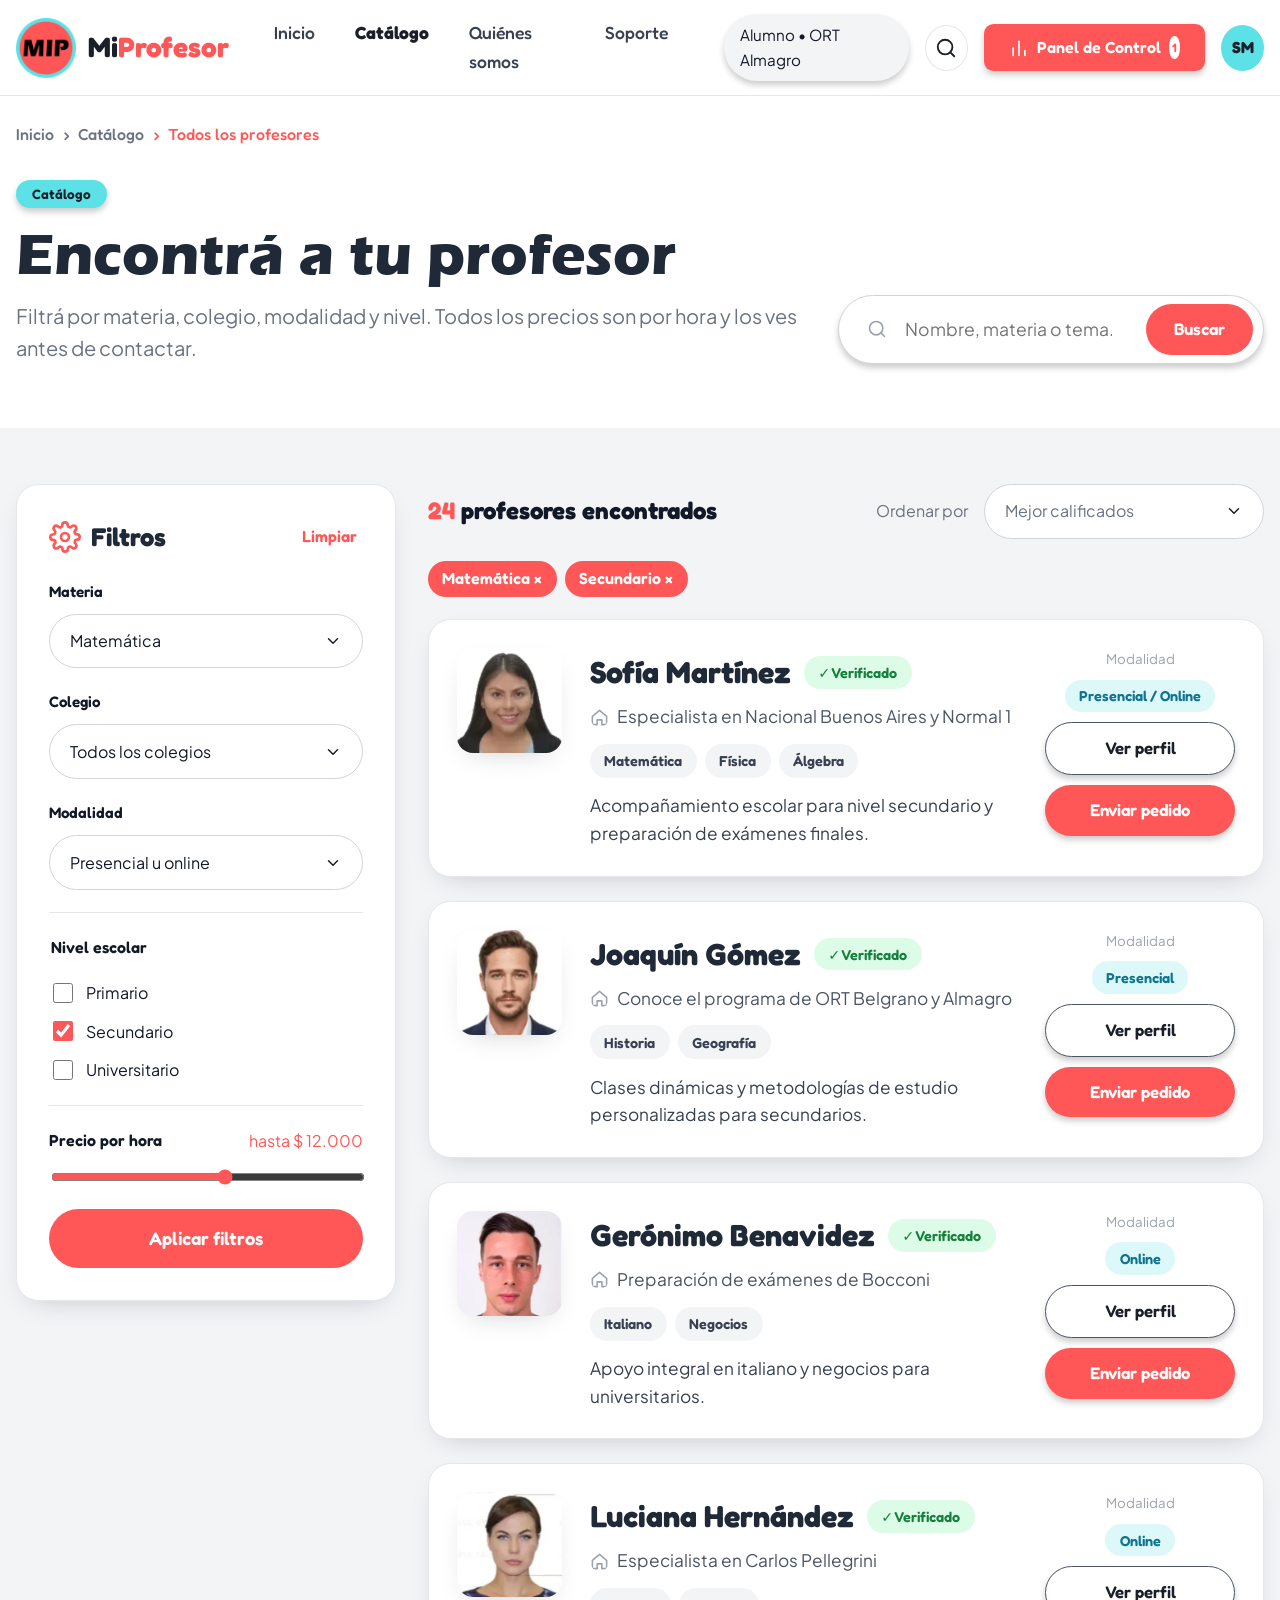
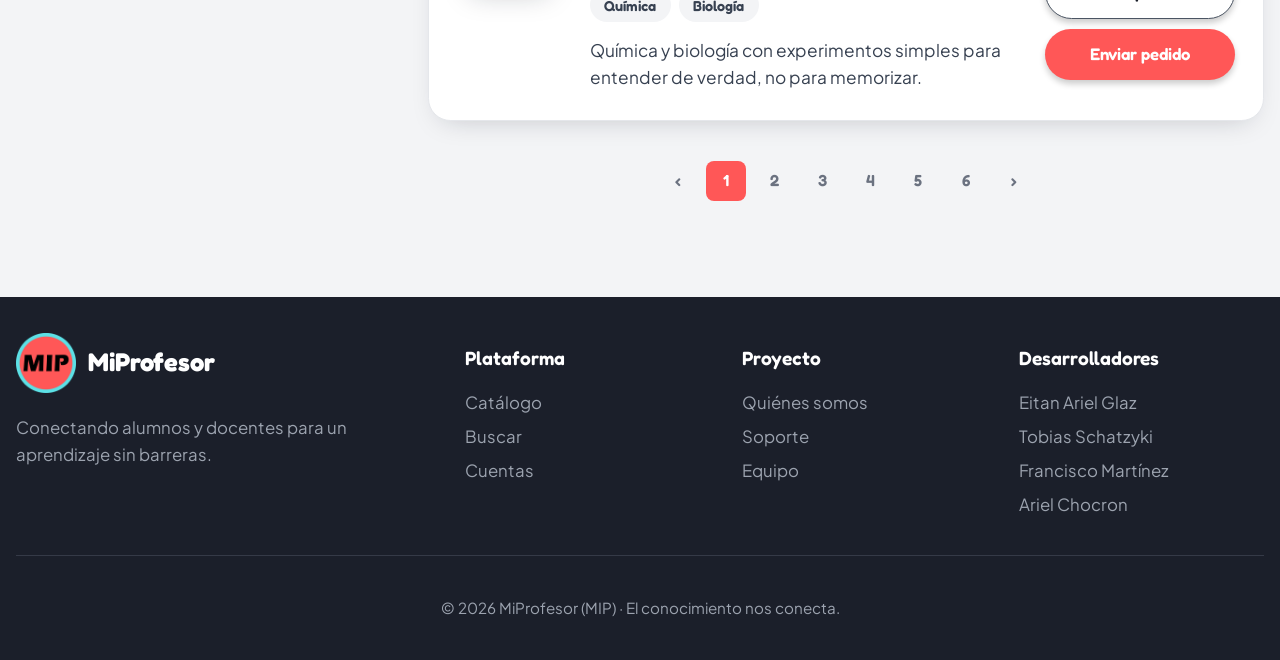
==== catalogo.html @ fd0878fe "Agrega catálogo, perfiles, registro, inicio de sesión y panel de control Todas las páginas comparten" ====
<!DOCTYPE html>
<html lang="es">
<head>
    <meta charset="UTF-8">
    <meta name="viewport" content="width=device-width, initial-scale=1">
    <title>Catálogo · MiProfesor</title>
    <meta name="description" content="Encontrá profesores por materia, colegio, modalidad y nivel.">
    <link rel="icon" href="img/logo.png">
    <link rel="stylesheet" href="style.css">
</head>
<body>
    <header class="encabezado">
        <div class="contenedor">
            <a href="index.html" class="marca"><img src="img/logo.png" alt=""><span>Mi<em>Profesor</em></span></a>
            <nav class="menu" aria-label="Principal"><a href="index.html">Inicio</a><a href="catalogo.html" aria-current="page">Catálogo</a><a href="index.html#para-todos">Quiénes somos</a><a href="soporte.html">Soporte</a></nav>
            <div class="acciones"><span class="chipUsuario">Alumno • ORT Almagro</span><a href="catalogo.html" class="botonLupa" aria-label="Buscar profesores"><img class="icono" src="icons/search-tinta.svg" alt=""></a><a href="panel.html" class="boton coral chico"><img class="icono" src="icons/chart-blanco.svg" alt=""><span class="texto">Panel de Control</span><span class="contador" aria-label="1 novedad">1</span></a><a href="mi-perfil.html" class="avatar" aria-label="Mi perfil">SM</a></div>
        </div>
    </header>

    <main>
        <div class="contenedor">
            <ol class="migas"><li><a href="index.html">Inicio</a></li><li><a href="catalogo.html">Catálogo</a></li><li aria-current="page">Todos los profesores</li></ol>
            <div class="catalogoCabeza">
                <div>
                    <span class="etiqueta">Catálogo</span>
                    <h1>Encontrá a tu profesor</h1>
                    <p>Filtrá por materia, colegio, modalidad y nivel. Todos los precios son por hora y los ves antes de contactar.</p>
                </div>
                <form class="buscaAyuda" role="search" id="buscar" action="catalogo.html">
                    <img class="icono" src="icons/search-gris.svg" alt="">
                    <input type="search" name="q" placeholder="Nombre, materia o tema..." aria-label="Buscar profesores">
                    <button type="submit" class="boton coral">Buscar</button>
                </form>
            </div>
        </div>
        <div class="fondoGris">
            <div class="contenedor catalogo">
                <form class="card filtrosCard" action="catalogo.html">
                    <header><h2><img class="icono" src="icons/gear-coral.svg" alt="">Filtros</h2><button type="reset">Limpiar</button></header>
                    <label class="campo">Materia<select name="materia"><option>Matemática</option><option>Física</option><option>Química</option><option>Biología</option><option>Historia</option><option>Geografía</option><option>Inglés</option><option>Italiano</option></select></label>
                    <label class="campo">Colegio<select name="colegio"><option>Todos los colegios</option><option>Nacional Buenos Aires</option><option>Carlos Pellegrini</option><option>ORT Almagro</option><option>ORT Belgrano</option><option>Normal 1</option></select></label>
                    <label class="campo">Modalidad<select name="modalidad"><option>Presencial u online</option><option>Presencial</option><option>Online</option></select></label>
                    <fieldset>
                        <legend>Nivel escolar</legend>
                        <label class="casilla"><input type="checkbox" name="nivel" value="primario">Primario</label>
                        <label class="casilla"><input type="checkbox" name="nivel" value="secundario" checked>Secundario</label>
                        <label class="casilla"><input type="checkbox" name="nivel" value="universitario">Universitario</label>
                    </fieldset>
                    <fieldset>
                        <div class="rango"><label for="precio">Precio por hora</label><output for="precio" id="precioValor">hasta $ 12.000</output></div>
                        <input type="range" id="precio" name="precio" min="2000" max="20000" step="500" value="12000">
                    </fieldset>
                    <button type="submit" class="boton coral ancho">Aplicar filtros</button>
                </form>
                <section aria-labelledby="cantidad">
                    <div class="resultadosCabeza">
                        <h2 id="cantidad"><b>24</b> profesores encontrados</h2>
                        <label>Ordenar por <span class="campo"><select><option>Mejor calificados</option><option>Menor precio</option><option>Mayor precio</option><option>Más clases dadas</option></select></span></label>
                    </div>
                    <div class="filtrosActivos">
                        <button type="button" aria-label="Quitar filtro Matemática">Matemática ×</button>
                        <button type="button" aria-label="Quitar filtro Secundario">Secundario ×</button>
                    </div>
                    <ul class="listaProfes">
                        <li class="card profe">
                            <img src="img/sofia.webp" alt="Foto de Sofía Martínez">
                            <div>
                                <h3><a href="perfil.html">Sofía Martínez</a> <span class="insignia verde">✓ Verificado</span></h3>
                                <p class="lugar"><img class="icono" src="icons/home-gris.svg" alt="">Especialista en Nacional Buenos Aires y Normal 1</p>
                                <div class="chips"><span class="etiquetaGris">Matemática</span><span class="etiquetaGris">Física</span><span class="etiquetaGris">Álgebra</span></div>
                                <p>Acompañamiento escolar para nivel secundario y preparación de exámenes finales.</p>
                            </div>
                            <aside>
                                <small>Modalidad</small>
                                <span class="insignia">Presencial / Online</span>
                                <a href="perfil.html" class="boton borde">Ver perfil</a>
                                <button type="button" class="boton coral" data-pedir="Sofía Martínez">Enviar pedido</button>
                            </aside>
                        </li>
                        <li class="card profe">
                            <img src="img/joaquin.webp" alt="Foto de Joaquín Gómez">
                            <div>
                                <h3><a href="perfil.html">Joaquín Gómez</a> <span class="insignia verde">✓ Verificado</span></h3>
                                <p class="lugar"><img class="icono" src="icons/home-gris.svg" alt="">Conoce el programa de ORT Belgrano y Almagro</p>
                                <div class="chips"><span class="etiquetaGris">Historia</span><span class="etiquetaGris">Geografía</span></div>
                                <p>Clases dinámicas y metodologías de estudio personalizadas para secundarios.</p>
                            </div>
                            <aside>
                                <small>Modalidad</small>
                                <span class="insignia">Presencial</span>
                                <a href="perfil.html" class="boton borde">Ver perfil</a>
                                <button type="button" class="boton coral" data-pedir="Joaquín Gómez">Enviar pedido</button>
                            </aside>
                        </li>
                        <li class="card profe">
                            <img src="img/geronimo.webp" alt="Foto de Gerónimo Benavidez">
                            <div>
                                <h3><a href="perfil.html">Gerónimo Benavidez</a> <span class="insignia verde">✓ Verificado</span></h3>
                                <p class="lugar"><img class="icono" src="icons/home-gris.svg" alt="">Preparación de exámenes de Bocconi</p>
                                <div class="chips"><span class="etiquetaGris">Italiano</span><span class="etiquetaGris">Negocios</span></div>
                                <p>Apoyo integral en italiano y negocios para universitarios.</p>
                            </div>
                            <aside>
                                <small>Modalidad</small>
                                <span class="insignia">Online</span>
                                <a href="perfil.html" class="boton borde">Ver perfil</a>
                                <button type="button" class="boton coral" data-pedir="Gerónimo Benavidez">Enviar pedido</button>
                            </aside>
                        </li>
                        <li class="card profe">
                            <img src="img/luciana.webp" alt="Foto de Luciana Hernández">
                            <div>
                                <h3><a href="perfil.html">Luciana Hernández</a> <span class="insignia verde">✓ Verificado</span></h3>
                                <p class="lugar"><img class="icono" src="icons/home-gris.svg" alt="">Especialista en Carlos Pellegrini</p>
                                <div class="chips"><span class="etiquetaGris">Química</span><span class="etiquetaGris">Biología</span></div>
                                <p>Química y biología con experimentos simples para entender de verdad, no para memorizar.</p>
                            </div>
                            <aside>
                                <small>Modalidad</small>
                                <span class="insignia">Online</span>
                                <a href="perfil.html" class="boton borde">Ver perfil</a>
                                <button type="button" class="boton coral" data-pedir="Luciana Hernández">Enviar pedido</button>
                            </aside>
                        </li>
                    </ul>
                    <ol class="paginas" aria-label="Páginas">
                        <li><a href="#cantidad" aria-label="Página anterior">‹</a></li><li><a href="#cantidad" aria-current="page">1</a></li><li><a href="#cantidad">2</a></li><li><a href="#cantidad">3</a></li><li><a href="#cantidad">4</a></li><li><a href="#cantidad">5</a></li><li><a href="#cantidad">6</a></li><li><a href="#cantidad" aria-label="Página siguiente">›</a></li>
                    </ol>
                </section>
            </div>
        </div>
        <dialog class="modal" id="modalPedido" aria-labelledby="tituloPedido">
            <form method="dialog">
                <header>
                    <div>
                        <h2 id="tituloPedido">Pedir una clase</h2>
                        <p>Elegí cuándo querés tener una clase con <b data-profe>Sofía Martínez</b>. Te avisamos apenas responda.</p>
                    </div>
                    <button class="cerrar" value="cancelar" aria-label="Cerrar"><img class="icono" src="icons/close-tinta.svg" alt=""></button>
                </header>
                <p class="horario"><img class="icono" src="icons/calendar-tinta.svg" alt=""><span>Horario de <span data-profe>Sofía Martínez</span>: mié 16 a 19, sáb 15 a 18, dom 14 a 17</span></p>
                <h3>Día</h3>
                <div class="dias">
                    <button type="button" class="flecha" aria-label="Días anteriores" disabled>‹</button>
                    <button type="button" disabled aria-pressed="false" aria-label="MAR 3 de noviembre (sin horarios)">MAR<b>3</b>NOV</button><button type="button"  aria-pressed="false" aria-label="MIÉ 4 de noviembre">MIÉ<b>4</b>NOV</button><button type="button" disabled aria-pressed="false" aria-label="JUE 5 de noviembre (sin horarios)">JUE<b>5</b>NOV</button><button type="button" disabled aria-pressed="false" aria-label="VIE 6 de noviembre (sin horarios)">VIE<b>6</b>NOV</button><button type="button"  aria-pressed="false" aria-label="SAB 7 de noviembre">SAB<b>7</b>NOV</button><button type="button"  aria-pressed="false" aria-label="DOM 8 de noviembre">DOM<b>8</b>NOV</button><button type="button" disabled aria-pressed="false" aria-label="LUN 9 de noviembre (sin horarios)">LUN<b>9</b>NOV</button>
                    <button type="button" class="flecha" aria-label="Días siguientes" disabled>›</button>
                </div>
                <h3>Hora de inicio</h3>
                <p class="nota" id="eligeDia">Elegí primero un día</p>
                <div class="horas" hidden>
                    <button type="button" disabled aria-label="15:00 ocupado">15:00</button><button type="button" aria-pressed="false">16:00</button><button type="button" aria-pressed="false">17:00</button><button type="button" aria-pressed="false">18:00</button><button type="button" aria-pressed="false">19:00</button><button type="button" disabled aria-label="20:00 ocupado">20:00</button>
                </div>
                <p class="nota">Cada clase dura 60 minutos. Las horas tachadas ya están ocupadas.</p>
                <h3><label for="mensajePedido">Mensaje para el profesor (opcional)</label></h3>
                <textarea id="mensajePedido" placeholder="Ej: Tengo prueba de derivadas."></textarea>
                <p class="nota">Llega por chat junto con el pedido.</p>
                <footer>
                    <button class="boton borde" value="cancelar">Cancelar</button>
                    <button class="boton coral" value="enviar" id="enviarPedido" disabled><img class="icono" src="icons/send-blanco.svg" alt="">Enviar pedido</button>
                </footer>
            </form>
        </dialog>
        <p class="toast" role="status" hidden>¡Pedido enviado! Te avisamos cuando el profesor responda.</p>
    </main>

    <footer class="piePagina">
        <div class="contenedor">
            <div class="columnas">
                <div>
                    <a href="index.html" class="marca"><img src="img/logo.png" alt="">MiProfesor</a>
                    <p>Conectando alumnos y docentes para un aprendizaje sin barreras.</p>
                </div>
                <div>
                    <h4>Plataforma</h4>
                    <ul><li><a href="catalogo.html">Catálogo</a></li><li><a href="catalogo.html#buscar">Buscar</a></li><li><a href="registro.html">Cuentas</a></li></ul>
                </div>
                <div>
                    <h4>Proyecto</h4>
                    <ul><li><a href="index.html#para-todos">Quiénes somos</a></li><li><a href="soporte.html">Soporte</a></li><li><a href="index.html#equipo">Equipo</a></li></ul>
                </div>
                <div id="equipo">
                    <h4>Desarrolladores</h4>
                    <ul><li>Eitan Ariel Glaz</li><li>Tobias Schatzyki</li><li>Francisco Martínez</li><li>Ariel Chocron</li></ul>
                </div>
            </div>
            <p class="legal">© 2026 MiProfesor (MIP) · El conocimiento nos conecta.</p>
        </div>
    </footer>
    <script>
        // Modal "Pedir una clase": se abre desde cualquier botón con data-pedir="Nombre"
        const modal = document.getElementById('modalPedido');
        const enviar = document.getElementById('enviarPedido');
        const horas = modal.querySelector('.horas');
        const toast = document.querySelector('.toast');
        const marcar = (grupo, b) => grupo.forEach(o => o.setAttribute('aria-pressed', o === b));
        document.querySelectorAll('[data-pedir]').forEach(b => b.addEventListener('click', () => {
            modal.querySelectorAll('[data-profe]').forEach(s => s.textContent = b.dataset.pedir);
            modal.querySelector('form').reset();
            modal.querySelectorAll('[aria-pressed]').forEach(o => o.setAttribute('aria-pressed', false));
            horas.hidden = true; document.getElementById('eligeDia').hidden = false; enviar.disabled = true;
            modal.showModal();
        }));
        const dias = modal.querySelectorAll('.dias button:not(.flecha)');
        dias.forEach(b => b.addEventListener('click', () => {
            marcar(dias, b); horas.hidden = false; document.getElementById('eligeDia').hidden = true;
        }));
        const botonesHora = horas.querySelectorAll('button');
        botonesHora.forEach(b => b.addEventListener('click', () => { marcar(botonesHora, b); enviar.disabled = false; }));
        modal.addEventListener('close', () => {
            if (modal.returnValue !== 'enviar') return;
            toast.hidden = false; setTimeout(() => toast.hidden = true, 4000);
        });

        // Precio del filtro en vivo
        const precio = document.getElementById('precio');
        precio.addEventListener('input', () => document.getElementById('precioValor').textContent = 'hasta $ ' + Number(precio.value).toLocaleString('es-AR'));
        document.querySelectorAll('.filtrosActivos button').forEach(b => b.addEventListener('click', () => b.remove()));
    </script>
</body>
</html>
---- style.css ----
/* ===== Fuentes (copiadas de MIPROFE-MIP/wwwroot/fonts) ===== */
@font-face { font-family: 'Plus Jakarta Sans'; font-weight: 200 800; font-display: swap; src: url('fonts/plusJakartaSansLatin.woff2') format('woff2'); unicode-range: U+0000-00FF, U+0131, U+0152-0153, U+02BB-02BC, U+02C6, U+02DA, U+02DC, U+2000-206F, U+20AC, U+2122, U+2212; }
@font-face { font-family: 'Plus Jakarta Sans'; font-weight: 200 800; font-display: swap; src: url('fonts/plusJakartaSansLatinExt.woff2') format('woff2'); unicode-range: U+0100-02BA, U+02BD-02C5, U+02C7-02CC, U+02CE-02D7, U+02DD-02FF, U+1E00-1EFF, U+20A0-20C0; }
@font-face { font-family: 'Fredoka'; font-weight: 300 700; font-display: swap; src: url('fonts/fredokaLatin.woff2') format('woff2'); unicode-range: U+0000-00FF, U+0131, U+0152-0153, U+02BB-02BC, U+02C6, U+02DA, U+02DC, U+2000-206F, U+20AC, U+2122, U+2212; }
@font-face { font-family: 'Fredoka'; font-weight: 300 700; font-display: swap; src: url('fonts/fredokaLatinExt.woff2') format('woff2'); unicode-range: U+0100-02BA, U+02BD-02C5, U+02C7-02CC, U+02CE-02D7, U+02DD-02FF, U+1E00-1EFF, U+20A0-20C0; }
@font-face { font-family: 'Eras Bold ITC'; font-weight: 100 900; font-display: swap; src: url('fonts/erasBoldItc.woff2') format('woff2'); }

:root {
    --coral: #FF5757;
    --coralSuave: #FFE8E8;
    --celeste: #5CE1E6;
    --celesteSuave: #DDF8F9;
    --azulSuave: #BCDCF4;
    --tinta: #1B1F2A;
    --titulo: #1F2937;
    --texto: #111827;
    --textoSuave: #6B7280;
    --fondoGris: #F3F4F6;
    --borde: #E5E7EB;
    --exito: #22A04B;

    --fTexto: 'Plus Jakarta Sans', system-ui, sans-serif;
    --fMarca: 'Fredoka', system-ui, sans-serif;
    --fEras: 'Eras Bold ITC', 'Fredoka', sans-serif;

    --sombraPill: 0 4px 6px rgba(0, 0, 0, .2);
    --sombraCard: 0 10px 28px -14px rgba(17, 24, 39, .25);
    --ancho: 1632px;
}

*, *::before, *::after { box-sizing: border-box; }
html { scroll-behavior: smooth; }
body { margin: 0; font-family: var(--fTexto); color: var(--texto); background: #fff; line-height: 1.6; }
img { max-width: 100%; display: block; }
a { color: inherit; text-decoration: none; }
h1, h2, h3, p { margin: 0; }
button, input, select, textarea { font: inherit; color: inherit; }
:focus-visible { outline: 3px solid var(--celeste); outline-offset: 3px; }

.contenedor { width: min(var(--ancho), 100% - 32px); margin-inline: auto; }

/* ===== Íconos (SVG en /icons, un archivo por color) ===== */
.icono { display: inline-block; width: 1.25em; height: 1.25em; flex: none; }

/* ===== Botones y etiquetas ===== */
.boton { white-space: nowrap; display: inline-flex; align-items: center; justify-content: center; gap: .5rem; border: 0; border-radius: 999px; padding: .95rem 2.25rem; font-family: var(--fMarca); font-weight: 600; font-size: 1.15rem; cursor: pointer; transition: transform .15s, filter .15s; }
.boton:hover { transform: translateY(-1px); filter: brightness(1.05); }
.boton.coral { background: var(--coral); color: #fff; }
.boton.celeste { background: var(--celeste); color: var(--tinta); }
.boton.blanco { background: #fff; color: var(--coral); }
.boton.chico { padding: .7rem 1.6rem; font-size: 1rem; border-radius: .6rem; box-shadow: var(--sombraPill); }

.etiqueta { display: inline-block; padding: .3rem 1rem; border-radius: 999px; font-family: var(--fMarca); font-weight: 600; font-size: .85rem; line-height: 1.4; box-shadow: var(--sombraPill); background: var(--celeste); color: var(--tinta); }
.etiqueta.rosa { background: var(--coralSuave); color: var(--coral); }

/* ===== Encabezado ===== */
.encabezado { position: sticky; top: 0; z-index: 10; background: #fff; border-bottom: 1px solid var(--borde); }
.encabezado .contenedor { display: flex; align-items: center; gap: 3.5rem; min-height: 95px; }
.marca { display: flex; align-items: center; gap: .75rem; font-family: var(--fMarca); font-weight: 700; font-size: 1.75rem; color: var(--tinta); }
.marca img { width: 60px; height: 60px; }
.marca em { font-style: normal; color: var(--coral); }
.menu { display: flex; gap: 2.5rem; font-family: var(--fMarca); font-weight: 500; font-size: 1.1rem; color: #374151; }
.menu a:hover, .menu a[aria-current] { color: var(--tinta); font-weight: 700; }
.acciones { margin-left: auto; display: flex; align-items: center; gap: 1rem; }
.chipUsuario { padding: .55rem 1rem; border-radius: 999px; background: #F3F4F6; box-shadow: var(--sombraPill); font-size: .95rem; }
.botonLupa { width: 46px; height: 46px; border-radius: 50%; border: 1.5px solid var(--borde); background: #fff; display: grid; place-items: center; cursor: pointer; font-size: 1.1rem; }
.contador { display: grid; place-items: center; width: 1.4rem; height: 1.4rem; border-radius: 50%; background: #fff; color: var(--coral); font-size: .75rem; }
.avatar { width: 46px; height: 46px; border-radius: 50%; display: grid; place-items: center; background: var(--celeste); font-family: var(--fMarca); font-weight: 700; color: var(--tinta); }

/* ===== Hero landing ===== */
.hero { padding: 80px 0 64px; overflow: hidden; }
.hero .contenedor { display: grid; grid-template-columns: 1fr 1fr; gap: 2rem; width: min(1700px, 100% - 32px); }
.hero .etiqueta { display: inline-flex; align-items: center; gap: .5rem; font-size: 1rem; padding: .5rem 1.25rem; box-shadow: none; text-transform: uppercase; }
.hero h1 { margin: 50px 0 80px; font-family: var(--fMarca); font-weight: 700; font-size: clamp(2.6rem, 1.2rem + 3.6vw, 5.4rem); line-height: 1.1; color: #000; letter-spacing: -.01em; }
.hero h1 span { color: var(--coral); }
.hero p { max-width: 48rem; padding-left: 1.75rem; font-size: clamp(1.15rem, .8rem + 1vw, 2rem); line-height: 1.15; }
.hero p b { font-weight: 600; }

.tarjetasHero { position: relative; min-height: 600px; }
.tarjetaProfe { position: absolute; width: 540px; padding: 2.25rem 2.5rem 2rem; background: #fff; border: 1.5px solid #555; border-radius: 1.75rem; box-shadow: 0 6px 8px rgba(0, 0, 0, .2); }
.tarjetaProfe.uno { top: 30px; left: 30px; transform: rotate(-6deg); }
.tarjetaProfe.dos { top: 230px; left: 290px; transform: rotate(8deg); }
.tarjetaProfe .cabeza { display: grid; grid-template-columns: 130px 1fr; gap: 1.5rem; align-items: center; }
.tarjetaProfe img { width: 130px; height: 130px; border-radius: 50%; object-fit: cover; }
.tarjetaProfe h2 { font-family: var(--fMarca); font-weight: 700; font-size: 2.1rem; color: #000; }
.tarjetaProfe .materia { display: block; margin-top: .6rem; padding: .55rem 1.2rem; border-radius: 999px; background: var(--coral); color: #fff; font-size: 1.3rem; box-shadow: var(--sombraPill); }
.tarjetaProfe .descripcion { margin-top: 1.25rem; padding-bottom: 1.1rem; border-bottom: 1.5px solid #222; font-size: 1.2rem; line-height: 1.25; }
.tarjetaProfe .pie { display: flex; justify-content: space-between; align-items: center; margin-top: 1rem; font-size: 1.15rem; }
.tarjetaProfe .boton { padding: .6rem 1.75rem; border-radius: .9rem; font-size: 1.25rem; font-family: var(--fTexto); font-weight: 500; box-shadow: var(--sombraPill); }

.buscador { grid-column: 1 / -1; display: flex; gap: 2.4rem; align-items: center; width: min(1248px, 100%); margin: 70px 0 0 35px; padding: 20px 35px 20px 27px; border: 1.5px solid #222; border-radius: 1.75rem; box-shadow: 0 4px 6px rgba(0, 0, 0, .25); }
.buscador input { min-width: 0; height: 94px; padding: 0 1.75rem; border: 1.5px solid #555; border-radius: 1.5rem; box-shadow: 0 4px 6px rgba(0, 0, 0, .2); font-size: 1.25rem; background: #fff; }
.buscador input:first-child { flex: 2; }
.buscador input:nth-child(2) { flex: 1; }
.buscador .boton { padding: 1rem 2.8rem; font-size: 1.9rem; color: var(--tinta); box-shadow: var(--sombraPill); border-radius: 1.5rem; }

/* ===== Franja oscura de materias ===== */
.franja { position: relative; background: var(--tinta); color: #fff; overflow: hidden; height: 104px; display: flex; align-items: center; }
.franja::after { content: ''; position: absolute; left: 0; bottom: 0; width: 186px; height: 3px; background: var(--coral); }
.franja ul { display: flex; gap: 3.5rem; margin: 0; padding: 0; list-style: none; white-space: nowrap; font-family: var(--fMarca); font-size: 1.4rem; font-weight: 500; animation: deslizar 40s linear infinite; }
.franja li::before { content: '●'; color: var(--celeste); margin-right: 1rem; font-size: .7em; vertical-align: middle; }
@keyframes deslizar { to { transform: translateX(-50%); } }

/* ===== Secciones ===== */
.seccion { padding: 80px 0; }
.seccion.gris { background: var(--fondoGris); }
.cabecera { text-align: center; margin-bottom: 60px; }
.cabecera.izquierda { text-align: left; display: flex; justify-content: space-between; align-items: end; gap: 2rem; margin-bottom: 48px; }
.cabecera h2, .titulo { margin-top: .9rem; font-family: var(--fMarca); font-weight: 700; font-size: clamp(2rem, 1.3rem + 1.7vw, 3rem); line-height: 1.1; color: var(--titulo); }
.cabecera .bajada { margin-top: 1rem; font-size: 1.2rem; color: var(--textoSuave); }
.cabecera.izquierda h2 { max-width: 15em; }
.enlace { font-family: var(--fMarca); font-weight: 600; color: var(--coral); white-space: nowrap; }
.enlace:hover { text-decoration: underline; }

.grilla3 { display: grid; grid-template-columns: repeat(3, 1fr); gap: 2rem; }
.card { background: #fff; border: 1px solid var(--borde); border-radius: 1.4rem; box-shadow: var(--sombraCard); padding: 36px; }
.card h2, .card h3 { font-family: var(--fMarca); font-weight: 700; font-size: 1.6rem; color: var(--titulo); }
.card p { color: var(--textoSuave); font-size: 1.05rem; }

/* Pasos */
.paso .arriba { display: flex; justify-content: space-between; align-items: start; margin-bottom: 30px; }
.numero { width: 64px; height: 64px; border-radius: 50%; display: grid; place-items: center; font-family: var(--fMarca); font-weight: 700; font-size: 1.6rem; color: var(--tinta); }
.numero.n1 { background: var(--coral); color: #fff; }
.numero.n2 { background: var(--celeste); }
.numero.n3 { background: var(--azulSuave); }
.paso .icono { color: #9CA3AF; font-size: 1.15rem; margin: 18px 4px 0 0; }
.paso h3 { margin-bottom: 1rem; }

/* Destacados */
.destacado { padding: 28px 28px 26px; border: 0; }
.destacado.coral { background: var(--coral); }
.destacado.celeste { background: var(--celeste); }
.destacado h3 { font-size: 1.5rem; margin-bottom: .9rem; }
.destacado p { color: var(--tinta); font-size: 1rem; max-width: 30em; }

/* Para todos */
.grilla2 { display: grid; grid-template-columns: 1fr 1fr; gap: 2rem; }
.panel { border-radius: 2rem; padding: 56px; color: #fff; box-shadow: var(--sombraCard); }
.panel.coral { background: var(--coral); }
.panel.tinta { background: var(--tinta); }
.panel h3 { font-family: var(--fMarca); font-weight: 700; font-size: clamp(1.7rem, 1.2rem + 1vw, 2.3rem); }
.panel > p { margin: 1.25rem 0 1.5rem; font-size: 1.2rem; line-height: 1.55; opacity: .92; max-width: 36em; }
.panel.tinta > p { color: #9CA3AF; opacity: 1; }
.panel ul { list-style: none; margin: 0 0 2rem; padding: 0; display: grid; gap: 1rem; font-size: 1.15rem; }
.panel li { display: flex; align-items: center; gap: .75rem; }
.panel li .icono { font-size: 1.35rem; }

/* Opiniones */
.opinion .estrellas { color: var(--coral); font-size: 1.2rem; letter-spacing: .1em; }
.opinion blockquote { margin: 1.2rem 0 1.4rem; font-size: 1.15rem; color: #374151; line-height: 1.6; }
.autor { display: flex; align-items: center; gap: .9rem; }
.iniciales { width: 44px; height: 44px; border-radius: 50%; display: grid; place-items: center; font-family: var(--fMarca); font-weight: 700; }
.iniciales.c1 { background: var(--coralSuave); }
.iniciales.c2 { background: var(--celesteSuave); }
.iniciales.c3 { background: #E8F1FB; }
.autor b { display: block; font-family: var(--fMarca); line-height: 1.2; }
.autor small { color: var(--textoSuave); font-size: .9rem; }

/* Llamado final */
.llamado { padding: 96px 0 40px; }
.llamado .caja { background: var(--tinta); color: #fff; border-radius: 2rem; padding: 72px 32px; text-align: center; box-shadow: var(--sombraCard); }
.llamado h2 { margin: 1.2rem 0 1.4rem; font-family: var(--fEras); font-weight: 400; font-size: clamp(2.2rem, 1rem + 3.5vw, 4.4rem); line-height: 1.05; }
.llamado p { color: #C3C7CF; font-size: 1.2rem; }
.llamado .botones { display: flex; justify-content: center; flex-wrap: wrap; gap: 1rem; margin-top: 1.5rem; }

/* ===== Pie ===== */
.piePagina .contenedor { width: min(1536px, 100% - 32px); }
.piePagina { background: var(--tinta); color: #9CA3AF; padding: 36px 0 40px; }
.piePagina .columnas { display: grid; grid-template-columns: 1.7fr 1fr 1fr 1fr; gap: 2rem; padding: 0 0 36px; border-bottom: 1px solid #353a47; }
.piePagina .marca { color: #fff; font-size: 1.6rem; }
.piePagina .marca img { width: 60px; height: 60px; }
.piePagina .columnas > div:first-child p { margin-top: 1.4rem; max-width: 20em; font-size: 1.05rem; }
.piePagina h4 { margin: 10px 0 1rem; font-family: var(--fMarca); font-weight: 600; font-size: 1.2rem; color: #fff; }
.piePagina ul { list-style: none; margin: 0; padding: 0; display: grid; gap: .45rem; font-size: 1.05rem; }
.piePagina a:hover { color: #fff; }
.piePagina .legal { text-align: center; margin-top: 40px; font-size: .95rem; }

/* ===== Soporte ===== */
.heroSoporte { background: var(--tinta); color: #fff; text-align: center; padding: 104px 0 200px; }
.heroSoporte h1 { margin: 1.5rem 0 1.25rem; font-family: var(--fEras); font-weight: 400; font-size: clamp(2.2rem, 1rem + 4vw, 4.6rem); line-height: 1.1; }
.heroSoporte p { color: #C3C7CF; font-size: 1.25rem; }
.buscaAyuda { display: flex; align-items: center; gap: 1rem; width: min(820px, 100%); margin: 28px auto 0; padding: 8px 10px 8px 28px; background: #fff; border-radius: 999px; color: #9CA3AF; }
.buscaAyuda input { flex: 1; min-width: 0; border: 0; outline: 0; font-size: 1.1rem; color: var(--texto); background: none; }
.buscaAyuda .boton { padding: .75rem 1.75rem; font-size: 1.05rem; }

.ayudas { margin-top: -96px; padding-bottom: 32px; align-items: start; }
.ayudas .icono { font-size: 1.6rem; }
.ayudas .cuadro { width: 64px; height: 64px; border-radius: 1rem; display: grid; place-items: center; margin-bottom: 28px; }
.cuadro.c1 { background: var(--coralSuave); color: var(--coral); }
.cuadro.c2 { background: var(--celesteSuave); color: #0E7490; }
.cuadro.c3 { background: #E8F1FB; color: var(--tinta); }
.ayudas h2 { margin-bottom: 1rem; }
.ayudas .enlace { display: inline-block; margin-top: 1.1rem; font-size: 1.1rem; }

.faq { display: grid; grid-template-columns: 280px 1fr; gap: 48px; width: min(1240px, 100% - 32px); }
.filtros { display: grid; gap: 8px; align-content: start; }
.filtros button { text-align: left; padding: .7rem 1.25rem; border-radius: .6rem; border: 1.5px solid var(--borde); background: #fff; font-family: var(--fMarca); font-weight: 600; color: #374151; cursor: pointer; }
.filtros button[aria-pressed="true"] { background: var(--coral); border-color: var(--coral); color: #fff; }
.preguntas { display: grid; gap: 15px; }
.preguntas details { border: 1.5px solid var(--borde); border-radius: 1rem; background: #fff; }
.preguntas details[open] { border-color: var(--coral); box-shadow: var(--sombraCard); }
.preguntas summary { display: flex; justify-content: space-between; align-items: center; gap: 1rem; padding: 24px 28px; font-family: var(--fMarca); font-weight: 600; font-size: 1.2rem; cursor: pointer; list-style: none; }
.preguntas summary::-webkit-details-marker { display: none; }
.preguntas summary .flecha { width: 36px; height: 36px; border-radius: 50%; display: grid; place-items: center; background: var(--fondoGris); font-size: .9rem; transition: transform .2s; }
.preguntas details[open] summary { color: var(--coral); padding-bottom: 12px; }
.preguntas details[open] .flecha { background: var(--coral); transform: rotate(180deg); }
.preguntas details[open] .flecha .icono { filter: invert(1); }
.preguntas details p { padding: 0 28px 24px; color: #4B5563; font-size: 1.08rem; }

.contacto { display: grid; grid-template-columns: 1fr 1fr; gap: 3rem; align-items: start; }
.contacto .bajada { margin: 1rem 0 2.5rem; font-size: 1.2rem; color: var(--textoSuave); }
.datos { list-style: none; padding: 0; margin: 0; display: grid; gap: 28px; }
.datos li { display: flex; align-items: center; gap: 1rem; }
.datos .cuadro { width: 56px; height: 56px; border-radius: .9rem; background: #fff; color: var(--coral); display: grid; place-items: center; font-size: 1.3rem; }
.datos b { display: block; font-family: var(--fMarca); font-size: 1.15rem; color: var(--titulo); }
.datos span { color: var(--textoSuave); }

.formulario { padding: 48px; display: grid; grid-template-columns: 1fr 1fr; gap: 28px 18px; }
.formulario label { display: grid; gap: .6rem; font-family: var(--fMarca); font-weight: 600; font-size: .95rem; }
.formulario .ancho { grid-column: 1 / -1; }
.formulario input, .formulario select, .formulario textarea { width: 100%; padding: .85rem 1.25rem; border: 1.5px solid #D1D5DB; border-radius: 999px; background: #fff; font-family: var(--fTexto); font-weight: 400; font-size: 1rem; }
.formulario textarea { border-radius: 1.25rem; min-height: 52px; resize: vertical; }
.formulario select { appearance: none; background: #fff url('icons/chevron-tinta.svg') right 1.25rem center / 1.1rem no-repeat; }
.formulario .casilla { display: flex; align-items: center; gap: .6rem; font-family: var(--fTexto); font-weight: 400; font-size: 1rem; }
.formulario .casilla input { width: 20px; height: 20px; accent-color: var(--coral); }
.formulario .boton { justify-self: start; padding: 1rem 2.25rem; font-size: 1.15rem; }
.aviso { grid-column: 1 / -1; display: flex; justify-content: space-between; align-items: center; padding: .9rem 1.4rem; border: 1.5px solid var(--exito); border-radius: .5rem; background: #F0FAF2; color: var(--exito); }
.aviso[hidden] { display: none; }
.aviso button { border: 0; background: none; color: inherit; cursor: pointer; font-size: 1.2rem; display: grid; }

/* ===== Piezas compartidas de las páginas internas ===== */
.boton.borde { background: #fff; color: var(--tinta); border: 1.5px solid #4B5563; }
.boton.tinta { background: var(--tinta); color: #fff; }
.boton.ancho { width: 100%; }
.fondoGris { background: var(--fondoGris); }
.insignia { display: inline-flex; align-items: center; gap: .3rem; padding: .3rem .9rem; border-radius: 999px; font-family: var(--fMarca); font-weight: 600; font-size: .9rem; background: var(--celesteSuave); color: #0E7490; }
.insignia.verde { background: #DCFCE7; color: #15803D; }
.etiquetaGris { display: inline-block; padding: .35rem .9rem; border-radius: 999px; background: var(--fondoGris); font-family: var(--fMarca); font-weight: 600; font-size: .9rem; color: #374151; }
.etiquetaGris.coral { background: var(--coral); color: #fff; }
.iniciales.grande { width: 150px; height: 150px; border-radius: 1.5rem; background: var(--coralSuave); color: var(--coral); font-size: 3.4rem; box-shadow: 0 0 0 5px #fff, 0 0 0 6.5px rgba(17, 24, 39, .14), 0 18px 30px -14px rgba(17, 24, 39, .35); flex: none; }
.ayudaPie { text-align: center; padding: 56px 0 72px; font-size: 1.2rem; }
.ayudaPie a { margin-left: .4rem; padding: .3rem .5rem; border-radius: .5rem; background: #fff; font-family: var(--fMarca); font-weight: 600; text-decoration: underline; }
.campo { display: grid; gap: .6rem; font-family: var(--fMarca); font-weight: 600; font-size: .95rem; }
.campo select, .campo input { width: 100%; padding: .85rem 1.25rem; border: 1.5px solid #D1D5DB; border-radius: 999px; background: #fff; font-family: var(--fTexto); font-weight: 400; font-size: 1rem; }
.campo select { appearance: none; background: #fff url('icons/chevron-tinta.svg') right 1.25rem center / 1.1rem no-repeat; }
.casilla { display: flex; align-items: center; gap: .6rem; font-size: 1rem; cursor: pointer; }
.casilla input { width: 20px; height: 20px; accent-color: var(--coral); }

/* ===== Registro / Iniciar sesión ===== */
.acceso { padding: 80px 0; }
.acceso .contenedor { display: grid; grid-template-columns: 1.2fr .85fr; gap: 48px; align-items: start; }
.promo { background: var(--coral); color: #fff; border-radius: 2.5rem; padding: 64px; }
.promo .logoCaja { width: 96px; height: 96px; border-radius: 1.25rem; background: #fff; display: grid; place-items: center; box-shadow: var(--sombraPill); }
.promo .logoCaja img { width: 72px; }
.promo h1 { margin: 36px 0 44px; font-family: var(--fEras); font-weight: 400; font-size: clamp(2.4rem, 1.2rem + 2.6vw, 4.2rem); line-height: 1.12; }
.promo > p { font-size: 1.25rem; line-height: 1.5; opacity: .95; }
.promo ul { list-style: none; margin: 28px 0; padding: 0; display: grid; gap: 1.1rem; font-size: 1.2rem; }
.promo li { display: flex; align-items: center; gap: .8rem; }
.promo li .icono { width: 32px; height: 32px; padding: 5px; border-radius: 50%; background: #fff; }
.promo figure { margin: 0; padding: 24px 28px; background: #fff; color: var(--texto); border-radius: 1.25rem; }
.promo figure .estrellas { color: var(--coral); letter-spacing: .1em; }
.promo blockquote { margin: .5rem 0; font-size: 1.1rem; }
.promo figcaption { font-family: var(--fMarca); font-weight: 600; font-size: .95rem; color: #374151; }
.cajaForm { padding: 56px; }
.cajaForm h1 { margin: 1.2rem 0 1rem; font-family: var(--fMarca); font-weight: 700; font-size: clamp(2.2rem, 1.6rem + 1.4vw, 3rem); color: var(--titulo); line-height: 1.1; }
.cajaForm > p { color: var(--textoSuave); margin-bottom: 2rem; }
.cajaForm .formulario { padding: 0; grid-template-columns: 1fr 1fr; gap: 22px 16px; }
.cajaForm .formulario .boton { justify-self: stretch; }
.pasoForm { grid-column: 1 / -1; display: flex; align-items: center; gap: .75rem; margin-top: .5rem; font-family: var(--fMarca); font-weight: 600; font-size: 1.15rem; }
.pasoForm span { width: 30px; height: 30px; border-radius: 50%; display: grid; place-items: center; background: var(--tinta); color: #fff; font-size: .85rem; }
.roles { grid-column: 1 / -1; display: grid; grid-template-columns: 1fr 1fr; gap: 16px; }
.formulario .rol { display: flex; align-items: center; gap: 1rem; padding: 20px; border: 1.5px solid #D1D5DB; border-radius: 1rem; cursor: pointer; }
.rol .cuadro { width: 48px; height: 48px; border-radius: .75rem; background: var(--fondoGris); display: grid; place-items: center; flex: none; }
.rol b { display: block; font-size: 1.1rem; }
.rol small { font-family: var(--fTexto); font-weight: 400; color: var(--textoSuave); font-size: .95rem; }
.formulario .rol input { margin-left: auto; width: 26px; height: 26px; flex: none; accent-color: var(--coral); }
.rol:has(input:checked) { border-color: var(--coral); background: var(--coralSuave); }
.rol:has(input:checked) b { color: var(--coral); }
.rol:has(input:checked) .cuadro { background: var(--coral); }
.rol:has(input:checked) .cuadro img { filter: brightness(0) invert(1); }
.cajaForm .alternativa { grid-column: 1 / -1; text-align: center; font-family: var(--fTexto); font-weight: 400; color: var(--textoSuave); }
.alternativa a { font-family: var(--fMarca); font-weight: 600; color: var(--coral); }

/* ===== Perfil ===== */
.portada { height: 260px; background: linear-gradient(90deg, var(--coral), #FF9AA0); }
.perfil { margin-top: -120px; padding-bottom: 80px; }
.perfilCabeza { padding: 40px 48px 36px; }
.perfilFila { display: flex; gap: 28px; align-items: center; }
.perfilFila h1 { margin: .5rem 0 .6rem; font-family: var(--fEras); font-weight: 400; font-size: clamp(2.2rem, 1.4rem + 2vw, 3.6rem); line-height: 1.05; color: var(--titulo); }
.insignias { display: flex; flex-wrap: wrap; gap: .5rem; }
.ubicacion { display: flex; flex-wrap: wrap; gap: .4rem 1.5rem; color: #4B5563; font-size: 1.1rem; }
.ubicacion span { display: inline-flex; align-items: center; gap: .45rem; }
.ubicacion .icono { width: 1.1em; height: 1.1em; }
.perfilAcciones { margin-left: auto; display: grid; gap: 12px; width: 260px; justify-items: center; }
.perfilAcciones .boton { width: 100%; padding: .75rem 1rem; font-size: 1.05rem; }
.redondos { display: flex; gap: 14px; }
.redondos button { width: 46px; height: 46px; border-radius: 50%; border: 0; background: #fff; box-shadow: var(--sombraPill); display: grid; place-items: center; cursor: pointer; }
.redondos button[aria-pressed="true"] { background: var(--coralSuave); }
.botonesGrandes { display: flex; flex-wrap: wrap; gap: 1.5rem 4.5rem; margin-top: 28px; }
.botonesGrandes .boton { min-width: 230px; padding: 1.1rem 2rem; font-size: 1.5rem; }
.botonesGrandes .coral { color: var(--tinta); border: 1.5px solid var(--tinta); }
.estadisticas { display: flex; flex-wrap: wrap; align-items: center; gap: 1.5rem 4.5rem; margin-top: 28px; padding-top: 28px; border-top: 1.5px solid var(--borde); }
.estadisticas div { display: grid; }
.estadisticas b { font-family: var(--fMarca); font-weight: 700; font-size: 2.2rem; color: var(--coral); line-height: 1.1; }
.estadisticas span { color: var(--textoSuave); }
.estadisticas .boton { margin-left: auto; padding: .8rem 1.75rem; font-size: 1.05rem; }
.perfilCuerpo { display: grid; grid-template-columns: 1fr 480px; gap: 32px; margin-top: 32px; align-items: start; }
.perfilCuerpo > div { display: grid; gap: 32px; }
.perfilCuerpo h2 { font-family: var(--fMarca); font-weight: 700; font-size: 1.9rem; color: var(--titulo); }
.sobreMi p { margin-top: 1rem; font-size: 1.12rem; color: #374151; }
.resenasCabeza { display: flex; justify-content: space-between; align-items: center; }
.puntaje { display: flex; align-items: center; gap: .6rem; }
.puntaje b { font-family: var(--fEras); font-weight: 400; font-size: 2.6rem; color: var(--titulo); }
.puntaje small { display: grid; color: var(--textoSuave); line-height: 1.2; }
.estrellasRojas { color: var(--coral); letter-spacing: .08em; }
.resenas { list-style: none; margin: 1.5rem 0; padding: 0; }
.resenas li { display: flex; gap: 1rem; padding: 18px 0; border-bottom: 1px solid var(--borde); }
.resenas .iniciales { flex: none; width: 48px; height: 48px; }
.resenas .quien { display: flex; flex-wrap: wrap; align-items: center; gap: .8rem; }
.resenas .quien b { font-family: var(--fMarca); font-size: 1.1rem; }
.resenas .quien small { color: #9CA3AF; }
.resenas p { color: #374151; font-size: 1.08rem; }
.precio { background: var(--tinta); color: #fff; border-radius: 1.5rem; padding: 40px 36px; }
.precio h2 { font-family: var(--fMarca); font-size: 1rem; color: #C3C7CF; }
.precio .monto { margin: .5rem 0 1rem; font-family: var(--fEras); font-size: 3.4rem; line-height: 1.1; }
.precio .monto small { font-family: var(--fTexto); font-size: 1rem; color: #C3C7CF; }
.precio p { color: #C3C7CF; margin-bottom: 1.25rem; }
.datosPerfil { list-style: none; margin: 1.5rem 0 0; padding: 0; display: grid; gap: 22px; }
.datosPerfil li { display: flex; gap: 1rem; }
.datosPerfil .cuadro { width: 40px; height: 40px; border-radius: 50%; background: var(--fondoGris); display: grid; place-items: center; flex: none; }
.datosPerfil .cuadro .icono { width: 1.1rem; height: 1.1rem; }
.datosPerfil small { display: block; color: #9CA3AF; font-size: .9rem; margin-bottom: .3rem; }
.datosPerfil .chips { display: flex; flex-wrap: wrap; gap: .5rem; }
.reportar { display: flex; justify-content: center; align-items: center; gap: .5rem; color: #9CA3AF; }

/* ===== Catálogo ===== */
.migas { display: flex; flex-wrap: wrap; gap: .6rem; padding: 26px 0 32px; list-style: none; margin: 0; font-family: var(--fMarca); font-weight: 500; color: #6B7280; }
.migas li + li::before { content: '›'; margin-right: .6rem; }
.migas [aria-current] { color: var(--coral); }
.catalogoCabeza { display: grid; grid-template-columns: 1fr auto; gap: 2rem; align-items: end; padding-bottom: 64px; }
.catalogoCabeza > * { min-width: 0; }
.catalogoCabeza h1 { margin: 1rem 0 .75rem; font-family: var(--fEras); font-weight: 400; font-size: clamp(2.4rem, 1.2rem + 3vw, 4.4rem); line-height: 1.1; color: var(--titulo); }
.catalogoCabeza p { max-width: 52rem; font-size: 1.25rem; color: var(--textoSuave); }
.catalogoCabeza .buscaAyuda { width: min(640px, 100%); margin: 0; border: 1.5px solid #D1D5DB; box-shadow: var(--sombraPill); }
.catalogo { display: grid; grid-template-columns: 380px 1fr; gap: 32px; align-items: start; padding: 56px 0 80px; }
.filtrosCard { display: grid; gap: 22px; padding: 32px; }
.filtrosCard h2 { display: flex; align-items: center; gap: .6rem; font-family: var(--fMarca); font-size: 1.6rem; }
.filtrosCard header { display: flex; justify-content: space-between; align-items: center; }
.filtrosCard header button { border: 0; background: none; font-family: var(--fMarca); font-weight: 600; color: var(--coral); cursor: pointer; }
.filtrosCard fieldset { border: 0; border-top: 1.5px solid var(--borde); margin: 0; padding: 22px 0 0; display: grid; gap: .8rem; }
.filtrosCard legend { float: left; margin-bottom: .4rem; font-family: var(--fMarca); font-weight: 600; }
.filtrosCard .rango { display: flex; justify-content: space-between; font-family: var(--fMarca); font-weight: 600; }
.filtrosCard .rango output { color: var(--coral); font-family: var(--fTexto); font-weight: 400; }
.filtrosCard input[type="range"] { width: 100%; accent-color: var(--coral); }
.resultadosCabeza { display: flex; flex-wrap: wrap; justify-content: space-between; align-items: center; gap: 1rem; }
.resultadosCabeza h2 { font-family: var(--fMarca); font-size: 1.5rem; }
.resultadosCabeza h2 b { color: var(--coral); }
.resultadosCabeza label { display: flex; align-items: center; gap: 1rem; color: var(--textoSuave); }
.resultadosCabeza select { min-width: 280px; }
.filtrosActivos { display: flex; flex-wrap: wrap; gap: .5rem; margin: 22px 0; }
.filtrosActivos button { border: 0; padding: .35rem .9rem; border-radius: 999px; background: var(--coral); color: #fff; font-family: var(--fMarca); font-weight: 600; cursor: pointer; }
.listaProfes { list-style: none; margin: 0; padding: 0; display: grid; gap: 24px; }
.profe { display: grid; grid-template-columns: 105px 1fr 190px; gap: 28px; padding: 28px; }
.profe img { width: 105px; height: 105px; border-radius: 1rem; object-fit: cover; box-shadow: var(--sombraCard); }
.profe h3 { display: flex; flex-wrap: wrap; align-items: center; gap: .8rem; font-size: 1.9rem; }
.profe .lugar { display: flex; align-items: center; gap: .5rem; margin: .4rem 0 .8rem; color: #4B5563; font-size: 1.08rem; }
.profe .lugar .icono { width: 1.1em; height: 1.1em; }
.profe .chips { display: flex; flex-wrap: wrap; gap: .5rem; margin-bottom: .9rem; }
.profe > div > p { color: #374151; font-size: 1.08rem; }
.profe aside { display: grid; gap: 10px; justify-items: center; align-content: start; }
.profe aside small { color: #9CA3AF; }
.profe aside .boton { width: 100%; padding: .75rem 1rem; font-size: 1.05rem; box-shadow: var(--sombraPill); }
.paginas { display: flex; justify-content: center; gap: .5rem; margin-top: 40px; list-style: none; padding: 0; font-family: var(--fMarca); font-weight: 600; color: #6B7280; }
.paginas a { display: grid; place-items: center; min-width: 40px; height: 40px; border-radius: .5rem; }
.paginas a[aria-current] { background: var(--coral); color: #fff; }

/* ===== Modal Pedir una clase ===== */
.modal { width: min(820px, 100% - 32px); padding: 32px; border: 0; border-radius: 1.5rem; box-shadow: 0 30px 60px -20px rgba(17, 24, 39, .5); color: var(--texto); }
.modal::backdrop { background: rgba(17, 24, 39, .45); }
.modal form { display: grid; gap: 18px; }
.modal header { display: flex; justify-content: space-between; align-items: start; gap: 1rem; }
.modal h2 { font-family: var(--fMarca); font-weight: 700; font-size: 1.9rem; }
.modal .cerrar { width: 40px; height: 40px; border: 0; border-radius: .4rem; background: #9CA3AF; display: grid; place-items: center; cursor: pointer; flex: none; }
.modal .cerrar img { filter: brightness(0) invert(1); }
.horario { justify-self: start; display: flex; align-items: center; gap: .6rem; padding: .45rem 1.25rem; border-radius: 999px; background: #CFE6F8; }
.modal h3 { font-family: var(--fMarca); font-weight: 700; font-size: 1.5rem; }
.modal .nota { color: var(--textoSuave); }
.dias { display: flex; gap: 10px; align-items: stretch; overflow-x: auto; padding: 4px; }
.dias button { flex: none; width: 80px; padding: .9rem 0; border: 1.5px solid #D1D5DB; border-radius: 1rem; background: #fff; font-size: 1.15rem; line-height: 1.2; cursor: pointer; }
.dias button b { display: block; font-weight: 600; }
.dias .flecha { width: 56px; font-size: 1.6rem; }
.dias button:disabled, .horas button:disabled { background: #D7DAE0; color: #374151; text-decoration: line-through; cursor: not-allowed; }
.dias .flecha:disabled { background: #fff; text-decoration: none; color: var(--tinta); cursor: default; }
.dias button[aria-pressed="true"], .horas button[aria-pressed="true"] { background: #BCDCF4; border-color: #8CC2EA; }
.horas { display: flex; flex-wrap: wrap; gap: 10px; }
.horas button { padding: .5rem 1rem; border: 1.5px solid #D1D5DB; border-radius: 999px; background: #fff; font-size: 1.1rem; cursor: pointer; }
.modal textarea { width: 100%; min-height: 110px; padding: 1rem 1.25rem; border: 1.5px solid #9CA3AF; border-radius: 1rem; font-size: 1.1rem; resize: vertical; }
.modal footer { display: flex; justify-content: flex-end; gap: 12px; padding-top: 22px; border-top: 1.5px solid var(--borde); }
.modal footer .boton { padding: .75rem 2.5rem; font-size: 1.05rem; }
.toast { position: fixed; left: 50%; bottom: 24px; transform: translateX(-50%); z-index: 20; padding: 1rem 1.5rem; border-radius: .75rem; background: var(--tinta); color: #fff; box-shadow: var(--sombraCard); }
.toast[hidden] { display: none; }

/* ===== Panel de Control ===== */
.panelControl { padding: 70px 0 0; }
.bienvenida { display: flex; flex-wrap: wrap; align-items: center; gap: 28px; padding: 44px 48px; }
.bienvenida h1 { margin: .7rem 0; font-family: var(--fEras); font-weight: 400; font-size: clamp(2rem, 1.2rem + 2vw, 3.4rem); line-height: 1.1; }
.bienvenida p { font-size: 1.5rem; }
.contadores { margin-left: auto; display: flex; gap: 36px; align-items: start; }
.card .contador2 { color: var(--tinta); display: grid; padding: 18px 24px; border-radius: 1.75rem; min-width: 220px; box-shadow: 0 0 0 5px #fff, 0 0 0 6.5px rgba(17, 24, 39, .14), 0 18px 30px -14px rgba(17, 24, 39, .35); font-size: 1.6rem; line-height: 1.2; }
.contador2 b { font-family: var(--fEras); font-weight: 400; font-size: 3.2rem; line-height: 1.1; }
.contador2.coral { background: var(--coral); margin-top: 60px; }
.contador2.celeste { background: var(--celeste); }
.avisos { display: grid; grid-template-columns: 1.15fr 1fr; gap: 32px; margin-top: 76px; }
.avisos .card { padding: 28px 26px; }
.avisos h2 { padding-bottom: 20px; border-bottom: 3px solid var(--texto); font-family: var(--fMarca); font-weight: 700; font-size: 1.8rem; }
.avisos ul { list-style: none; margin: 0; padding: 0; }
.avisos li { display: flex; gap: 1rem; padding: 22px 0; border-bottom: 1px solid var(--borde); }
.avisos li:last-child { border-bottom: 0; }
.avisos .circulo { width: 48px; height: 48px; border-radius: 50%; background: var(--celesteSuave); display: grid; place-items: center; flex: none; }
.avisos li > div { flex: 1; }
.avisos .titulo3 { display: flex; flex-wrap: wrap; align-items: center; gap: .7rem; font-family: var(--fMarca); font-weight: 600; font-size: 1.1rem; }
.avisos small { color: #9CA3AF; font-family: var(--fTexto); font-weight: 400; }
.avisos p { color: #374151; font-size: 1.1rem; }
.avisos .acciones2 { display: flex; flex-wrap: wrap; gap: 12px; margin-top: .6rem; }
.avisos .boton { padding: .45rem 1.5rem; border-radius: .6rem; font-size: 1.05rem; box-shadow: var(--sombraPill); }
.boton.azul { background: #BCDCF4; color: var(--tinta); }
.pestanas { display: inline-flex; flex-wrap: wrap; gap: 32px; margin-top: 76px; padding: 12px 24px; border-radius: 3rem; background: #fff; box-shadow: var(--sombraCard); }
.pestanas button { display: inline-flex; align-items: center; gap: .8rem; padding: .9rem 1.6rem; border: 1.5px solid var(--tinta); border-radius: 999px; background: #fff; font-family: var(--fMarca); font-weight: 600; font-size: 1.15rem; cursor: pointer; }
.pestanas button[aria-selected="true"] { background: #000; color: #fff; }
.pestanas button[aria-selected="true"] img { filter: invert(1); }
.vista { margin-top: 24px; }
.vista[hidden] { display: none; }
.clases { display: grid; grid-template-columns: 1.1fr 1fr; gap: 48px; align-items: start; }
.clases > *, .avisos > *, .chat > *, .catalogo > *, .pendientes li { min-width: 0; }
.pendientes .boton { white-space: normal; }
.calendario { padding: 24px; }
.calendario header { display: flex; justify-content: space-between; align-items: center; margin-bottom: 12px; }
.calendario h3 { font-family: var(--fMarca); font-weight: 600; font-size: 1.8rem; }
.calendario header div { display: flex; gap: 12px; }
.calendario header button { min-width: 72px; height: 46px; border: 1.5px solid var(--tinta); border-radius: 999px; background: #fff; font-family: var(--fMarca); font-weight: 700; font-size: 1.1rem; cursor: pointer; }
.semana, .mes { display: grid; grid-template-columns: repeat(7, 1fr); gap: 10px 12px; }
.semana { padding-bottom: 6px; border-bottom: 1.5px solid var(--borde); text-align: center; font-size: 1.1rem; }
.mes { margin-top: 12px; list-style: none; padding: 0; }
.mes li { position: relative; padding-top: 14px; }
.mes li span { position: absolute; top: 0; left: -2px; font-size: .75rem; }
.mes li.fuera span { color: #D1D5DB; }
.mes li div { height: 68px; border-radius: .6rem; background: #fff; box-shadow: 0 2px 6px rgba(17, 24, 39, .18); padding: 4px 6px; display: grid; align-content: start; gap: 3px; }
.mes i { display: block; height: 3px; border-radius: 2px; }
.ok { background: var(--coral); }
.espera { background: #A9D1F0; }
.responder { background: var(--celeste); }
.cancelada { background: var(--tinta); }
.leyenda { display: flex; flex-wrap: wrap; gap: .5rem 1.25rem; margin-top: 16px; padding-top: 10px; border-top: 1.5px solid var(--borde); font-size: 1rem; }
.leyenda span { display: inline-flex; align-items: center; gap: .4rem; }
.leyenda i { display: inline-block; width: 60px; height: 3px; }
.pendientes { background: #FF9AA0; border-radius: 1.5rem; padding: 20px 24px; display: grid; gap: 14px; }
.pendientes h3 { display: flex; align-items: center; gap: .7rem; padding: .7rem 1.5rem; border-radius: 999px; background: #fff; font-family: var(--fMarca); font-weight: 600; font-size: 1.05rem; }
.pendientes h3 .contador { background: var(--coral); color: #fff; }
.pendientes ul { list-style: none; margin: 0; padding: 0; display: grid; gap: 14px; max-height: 470px; overflow-y: auto; }
.pendientes li { background: #fff; border-radius: 1rem; padding: 28px 32px; }
.pendientes b { font-weight: 500; font-size: 1.3rem; }
.pendientes p { margin: .8rem 0 1rem; color: var(--textoSuave); font-size: .95rem; }
.pendientes .botones2 { display: grid; grid-template-columns: repeat(2, max-content); gap: 12px 30px; }
.pendientes .boton { padding: .55rem 1rem; border-radius: .6rem; font-size: .9rem; }
.chat { display: grid; grid-template-columns: 440px 1fr; min-height: 590px; background: #fff; border: 1px solid #F3C9CC; }
.contactos { list-style: none; margin: 0; padding: 0 12px; border-right: 1px solid #F3C9CC; max-height: 590px; overflow-y: auto; }
.contactos button { width: 100%; display: flex; align-items: center; gap: 2rem; padding: 18px 30px; border: 0; border-bottom: 1px solid var(--borde); background: none; font-family: var(--fMarca); font-weight: 700; font-size: 1.3rem; text-align: left; cursor: pointer; }
.contactos button[aria-pressed="true"] { background: var(--coralSuave); }
.contactos img { width: 72px; height: 72px; border-radius: 50%; object-fit: cover; }
.conversacion { display: grid; grid-template-rows: auto 1fr auto; padding: 40px 26px 20px; }
.conversacion header { display: flex; align-items: center; gap: 1rem; padding-bottom: 22px; border-bottom: 1px solid #D1D5DB; }
.conversacion header img { width: 60px; height: 60px; border-radius: 50%; object-fit: cover; }
.conversacion header b { font-family: var(--fMarca); font-size: 1.3rem; }
.conversacion header p { color: #9CA3AF; font-family: var(--fMarca); font-weight: 600; }
.mensajes { list-style: none; margin: 0; padding: 20px 0; display: flex; flex-direction: column; gap: 10px; }
.mensajes li { align-self: flex-end; max-width: 70%; padding: .7rem 1.1rem; border-radius: 1rem 1rem .25rem 1rem; background: var(--celeste); }
.escribir { display: flex; gap: 10px; }
.escribir[hidden] { display: none; }
.escribir input { flex: 1; min-width: 0; padding: .8rem 1.2rem; border: 1.5px solid #D1D5DB; border-radius: 999px; }
.vacio { width: min(840px, 100%); margin: 56px auto 0; padding: 150px 24px; text-align: center; box-shadow: 0 6px 18px -8px rgba(255, 87, 87, .35); }
.vacio h3 { font-family: var(--fMarca); font-size: 1.4rem; }
.vacio p { margin-top: 1.5rem; color: #C3C7CF; font-family: var(--fMarca); font-weight: 600; font-size: 1.3rem; }

/* ===== Responsive ===== */
@media (max-width: 1200px) {
    .hero .contenedor { grid-template-columns: 1fr; }
    .tarjetasHero { min-height: 640px; max-width: 860px; }
    .buscador { margin-left: 0; }
    .menu { gap: 1.5rem; }
    .encabezado .contenedor { gap: 2rem; }
}
@media (max-width: 960px) {
    .menu, .chipUsuario { display: none; }
    .grilla3, .grilla2, .contacto, .faq { grid-template-columns: 1fr; }
    .piePagina .columnas { grid-template-columns: 1fr 1fr; padding-inline: 0; }
    .cabecera.izquierda { flex-direction: column; align-items: start; }
    .buscador { flex-wrap: wrap; gap: 1rem; padding: 16px; margin-top: 32px; }
    .buscador input { flex: 1 1 100% !important; height: 64px; }
    .buscador .boton { width: 100%; font-size: 1.4rem; }
    .acceso .contenedor, .perfilCuerpo, .catalogo, .catalogoCabeza, .avisos, .clases, .chat { grid-template-columns: 1fr; }
    .perfilAcciones { margin-left: 0; width: 100%; }
    .estadisticas { gap: 1.5rem 2.5rem; }
    .estadisticas .boton { margin-left: 0; }
    .contactos { max-height: 280px; border-right: 0; border-bottom: 1px solid #F3C9CC; }
    .pestanas { gap: 10px; padding: 10px; }
    .pestanas button { padding: .6rem 1rem; font-size: 1rem; }
    .resultadosCabeza select { min-width: 0; }
}
@media (max-width: 640px) {
    .encabezado .contenedor { min-height: 72px; }
    .marca { font-size: 1.35rem; }
    .marca img { width: 44px; height: 44px; }
    .encabezado .contenedor { gap: .75rem; }
    .acciones { gap: .5rem; }
    .acciones .boton { padding: .5rem .75rem; font-size: .85rem; }
    .acciones .boton .texto { display: none; }
    .botonLupa, .avatar { width: 40px; height: 40px; }
    .hero { padding-top: 40px; }
    .hero h1 { margin: 28px 0 32px; }
    .hero p { padding-left: 0; }
    .tarjetasHero { min-height: 0; display: grid; gap: 1.5rem; margin-top: 1rem; }
    .tarjetaProfe { position: static; width: auto; transform: none !important; padding: 1.5rem; }
    .tarjetaProfe .cabeza { grid-template-columns: 80px 1fr; gap: 1rem; }
    .tarjetaProfe img { width: 80px; height: 80px; }
    .tarjetaProfe h2 { font-size: 1.5rem; }
    .tarjetaProfe .materia, .tarjetaProfe .descripcion, .tarjetaProfe .pie { font-size: 1rem; }
    .seccion { padding: 56px 0; }
    .card, .panel { padding: 28px; }
    .formulario { grid-template-columns: 1fr; padding: 28px; }
    .piePagina .columnas { grid-template-columns: 1fr; }
    .heroSoporte { padding: 64px 0 150px; }
    .promo, .cajaForm, .perfilCabeza, .bienvenida { padding: 28px; }
    .cajaForm .formulario, .roles { grid-template-columns: 1fr; }
    .perfilFila { flex-direction: column; align-items: start; }
    .botonesGrandes .boton { min-width: 0; width: 100%; font-size: 1.2rem; }
    .profe { grid-template-columns: 1fr; }
    .profe img { width: 80px; height: 80px; }
    .mes li div { height: 44px; }
    .calendario { padding: 14px; }
    .calendario header button { min-width: 44px; height: 40px; }
    .calendario h3 { font-size: 1.3rem; }
    .semana { font-size: .8rem; }
    .semana, .mes { gap: 6px; }
    .contadores { flex-direction: column; margin-left: 0; gap: 20px; }
    .contador2.coral { margin-top: 0; }
    .pendientes .botones2 { grid-template-columns: 1fr; }
    .pendientes { padding: 14px; }
    .pendientes li { padding: 20px; }
}
@media (max-width: 440px) {
    .encabezado .marca > span { display: none; }
}
@media (prefers-reduced-motion: reduce) {
    * { animation: none !important; transition: none !important; scroll-behavior: auto !important; }
}
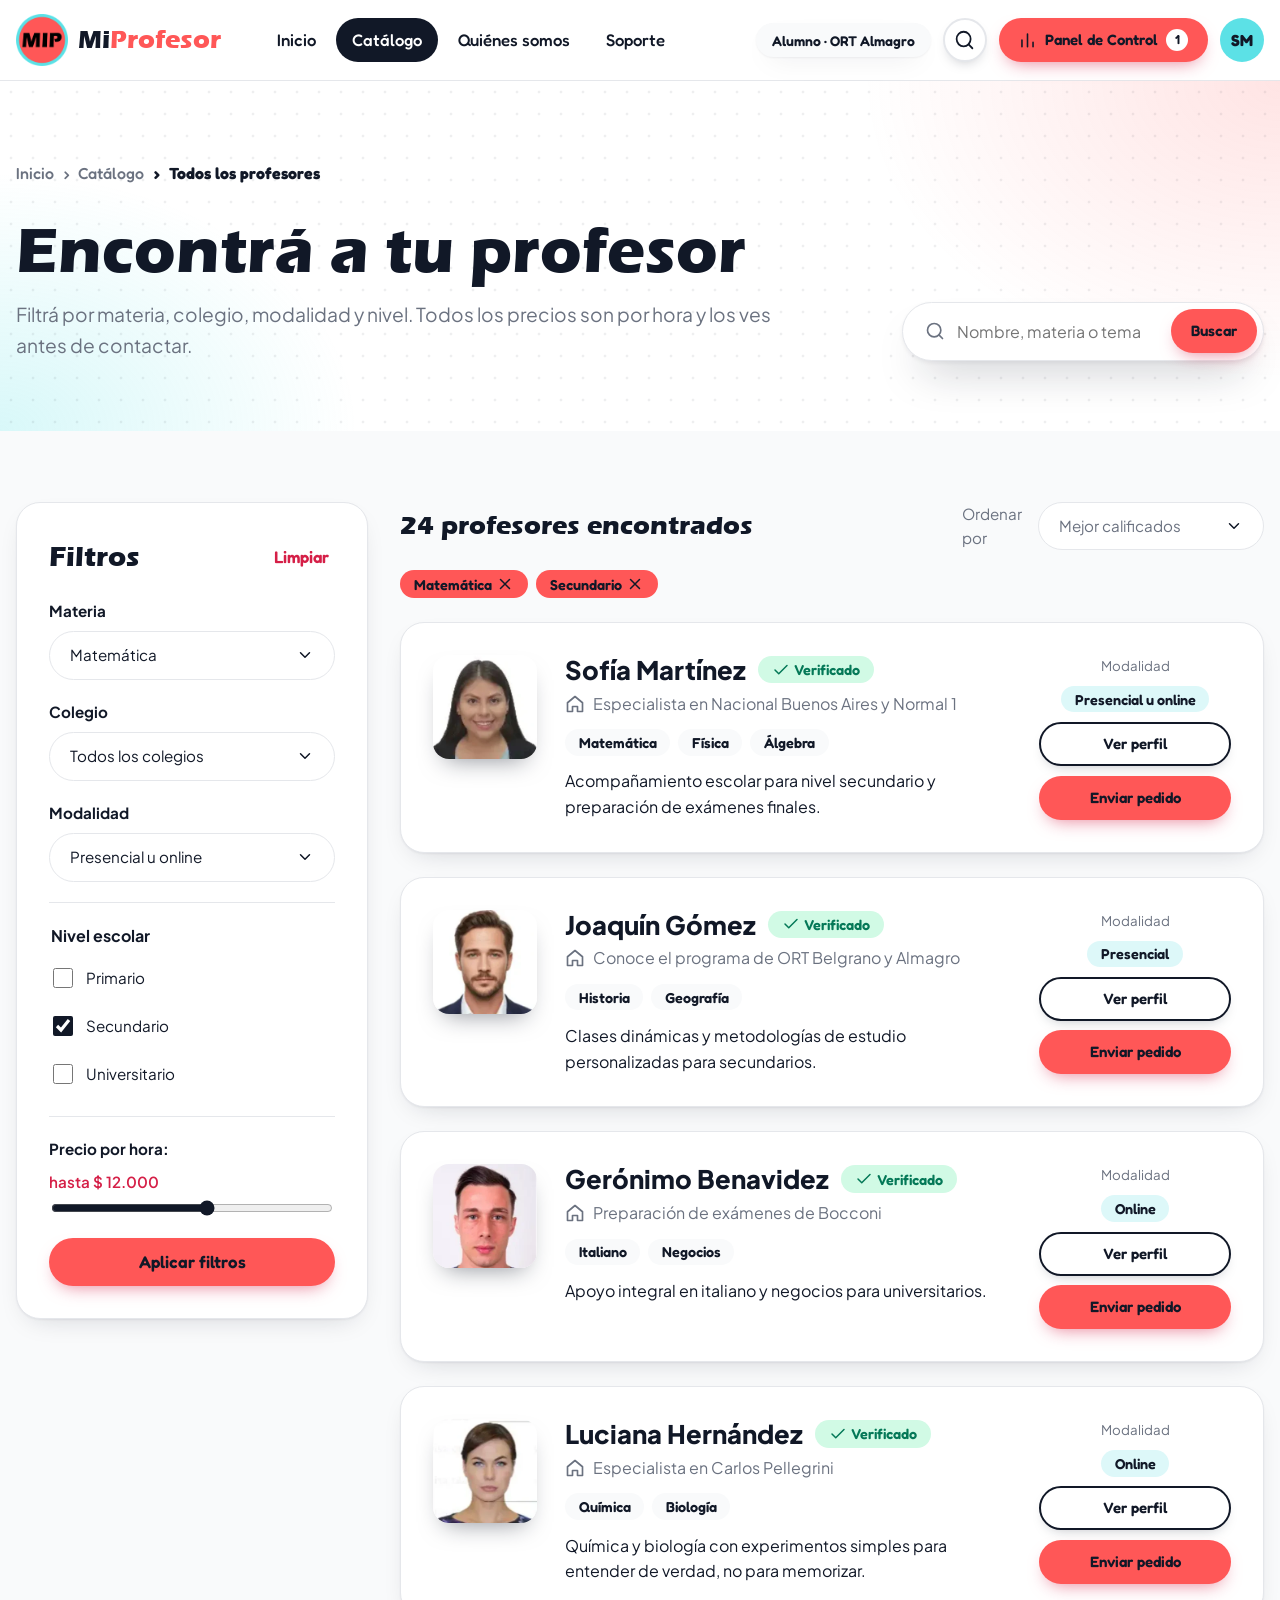
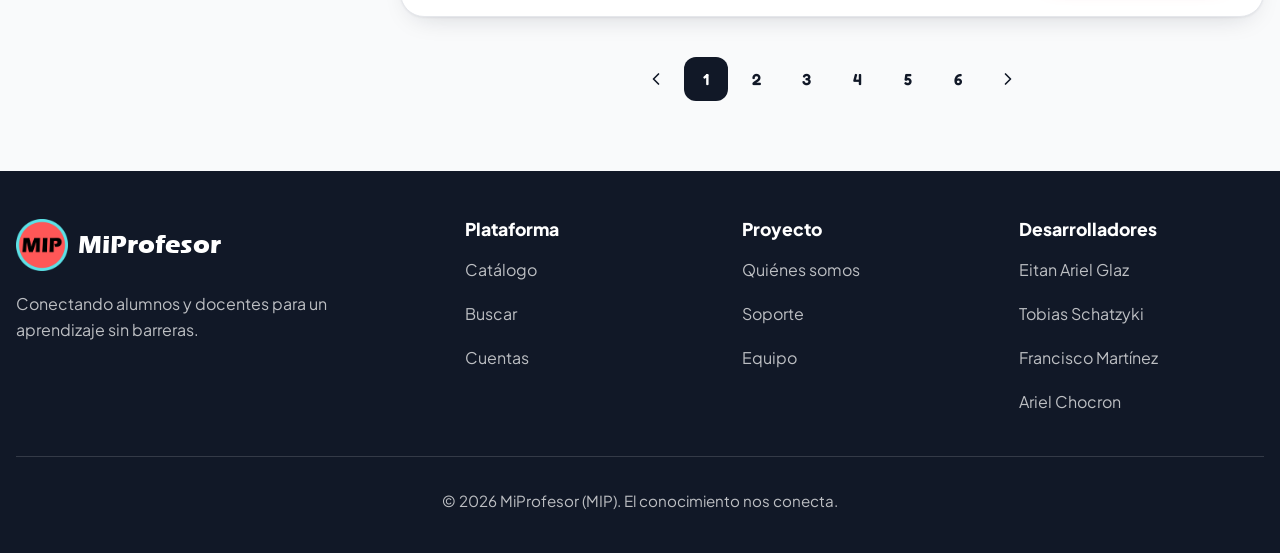
==== commit 2239ea67: "Aplica la guía de estilo de MIPROFE-MIP (Info/guiaDeEstilo.md) - Tokens de :root del repo de referen" ====
--- a/catalogo.html
+++ b/catalogo.html
@@ -7,39 +7,45 @@
     <meta name="description" content="Encontrá profesores por materia, colegio, modalidad y nivel.">
     <link rel="icon" href="img/logo.png">
     <link rel="stylesheet" href="style.css">
+    <script src="js/site.js" defer></script>
 </head>
 <body>
     <header class="encabezado">
         <div class="contenedor">
             <a href="index.html" class="marca"><img src="img/logo.png" alt=""><span>Mi<em>Profesor</em></span></a>
             <nav class="menu" aria-label="Principal"><a href="index.html">Inicio</a><a href="catalogo.html" aria-current="page">Catálogo</a><a href="index.html#para-todos">Quiénes somos</a><a href="soporte.html">Soporte</a></nav>
-            <div class="acciones"><span class="chipUsuario">Alumno • ORT Almagro</span><a href="catalogo.html" class="botonLupa" aria-label="Buscar profesores"><img class="icono" src="icons/search-tinta.svg" alt=""></a><a href="panel.html" class="boton coral chico"><img class="icono" src="icons/chart-blanco.svg" alt=""><span class="texto">Panel de Control</span><span class="contador" aria-label="1 novedad">1</span></a><a href="mi-perfil.html" class="avatar" aria-label="Mi perfil">SM</a></div>
+            <div class="acciones">
+                <span class="pildora">Alumno · ORT Almagro</span>
+                <a href="catalogo.html" class="boton botonIcono" aria-label="Buscar profesores"><img class="bi" src="icons/search-tinta.svg" alt=""></a>
+                <a href="panel.html" class="boton principal chico"><img class="bi" src="icons/chart-tinta.svg" alt=""><span>Panel de Control</span><span class="contador" aria-label="1 novedad">1</span></a>
+                <a href="mi-perfil.html" class="avatar" aria-label="Mi perfil">SM</a>
+            </div>
         </div>
     </header>
 
     <main>
-        <div class="contenedor">
-            <ol class="migas"><li><a href="index.html">Inicio</a></li><li><a href="catalogo.html">Catálogo</a></li><li aria-current="page">Todos los profesores</li></ol>
-            <div class="catalogoCabeza">
+        <section class="cabecera">
+            <div class="contenedor">
+                <ol class="migas"><li><a href="index.html">Inicio</a></li><li><a href="catalogo.html">Catálogo</a></li><li aria-current="page">Todos los profesores</li></ol>
                 <div>
-                    <span class="etiqueta">Catálogo</span>
                     <h1>Encontrá a tu profesor</h1>
                     <p>Filtrá por materia, colegio, modalidad y nivel. Todos los precios son por hora y los ves antes de contactar.</p>
                 </div>
-                <form class="buscaAyuda" role="search" id="buscar" action="catalogo.html">
-                    <img class="icono" src="icons/search-gris.svg" alt="">
-                    <input type="search" name="q" placeholder="Nombre, materia o tema..." aria-label="Buscar profesores">
-                    <button type="submit" class="boton coral">Buscar</button>
+                <form class="buscador" role="search" id="buscar" action="catalogo.html">
+                    <img class="bi" src="icons/search-suave.svg" alt="">
+                    <input type="search" name="busqueda" placeholder="Nombre, materia o tema" aria-label="Buscar profesores">
+                    <button type="submit" class="boton principal chico">Buscar</button>
                 </form>
             </div>
-        </div>
-        <div class="fondoGris">
-            <div class="contenedor catalogo">
-                <form class="card filtrosCard" action="catalogo.html">
-                    <header><h2><img class="icono" src="icons/gear-coral.svg" alt="">Filtros</h2><button type="reset">Limpiar</button></header>
-                    <label class="campo">Materia<select name="materia"><option>Matemática</option><option>Física</option><option>Química</option><option>Biología</option><option>Historia</option><option>Geografía</option><option>Inglés</option><option>Italiano</option></select></label>
-                    <label class="campo">Colegio<select name="colegio"><option>Todos los colegios</option><option>Nacional Buenos Aires</option><option>Carlos Pellegrini</option><option>ORT Almagro</option><option>ORT Belgrano</option><option>Normal 1</option></select></label>
-                    <label class="campo">Modalidad<select name="modalidad"><option>Presencial u online</option><option>Presencial</option><option>Online</option></select></label>
+        </section>
+
+        <section class="catalogo">
+            <div class="contenedor">
+                <form class="card" action="catalogo.html">
+                    <div><h2>Filtros</h2><button type="reset" class="enlace">Limpiar</button></div>
+                    <label>Materia<select name="materia"><option>Matemática</option><option>Física</option><option>Química</option><option>Biología</option><option>Historia</option><option>Geografía</option><option>Inglés</option><option>Italiano</option></select></label>
+                    <label>Colegio<select name="colegio"><option>Todos los colegios</option><option>Nacional Buenos Aires</option><option>Carlos Pellegrini</option><option>ORT Almagro</option><option>ORT Belgrano</option><option>Normal 1</option></select></label>
+                    <label>Modalidad<select name="modalidad"><option>Presencial u online</option><option>Presencial</option><option>Online</option></select></label>
                     <fieldset>
                         <legend>Nivel escolar</legend>
                         <label class="casilla"><input type="checkbox" name="nivel" value="primario">Primario</label>
@@ -47,127 +53,123 @@
                         <label class="casilla"><input type="checkbox" name="nivel" value="universitario">Universitario</label>
                     </fieldset>
                     <fieldset>
-                        <div class="rango"><label for="precio">Precio por hora</label><output for="precio" id="precioValor">hasta $ 12.000</output></div>
+                        <label for="precio">Precio por hora: <output for="precio" id="precioElegido">hasta $ 12.000</output></label>
                         <input type="range" id="precio" name="precio" min="2000" max="20000" step="500" value="12000">
                     </fieldset>
-                    <button type="submit" class="boton coral ancho">Aplicar filtros</button>
+                    <button type="submit" class="boton principal">Aplicar filtros</button>
                 </form>
-                <section aria-labelledby="cantidad">
-                    <div class="resultadosCabeza">
-                        <h2 id="cantidad"><b>24</b> profesores encontrados</h2>
-                        <label>Ordenar por <span class="campo"><select><option>Mejor calificados</option><option>Menor precio</option><option>Mayor precio</option><option>Más clases dadas</option></select></span></label>
+                <div>
+                    <div class="resultados">
+                        <h2>24 profesores encontrados</h2>
+                        <label>Ordenar por <select><option>Mejor calificados</option><option>Menor precio</option><option>Mayor precio</option><option>Más clases dadas</option></select></label>
                     </div>
                     <div class="filtrosActivos">
-                        <button type="button" aria-label="Quitar filtro Matemática">Matemática ×</button>
-                        <button type="button" aria-label="Quitar filtro Secundario">Secundario ×</button>
+                        <button type="button" class="badge" aria-label="Quitar el filtro Matemática">Matemática <img class="bi" src="icons/close-tinta.svg" alt=""></button>
+                        <button type="button" class="badge" aria-label="Quitar el filtro Secundario">Secundario <img class="bi" src="icons/close-tinta.svg" alt=""></button>
                     </div>
-                    <ul class="listaProfes">
-                        <li class="card profe">
+                    <ul>
+                        <li class="card profesorFila">
                             <img src="img/sofia.webp" alt="Foto de Sofía Martínez">
                             <div>
-                                <h3><a href="perfil.html">Sofía Martínez</a> <span class="insignia verde">✓ Verificado</span></h3>
-                                <p class="lugar"><img class="icono" src="icons/home-gris.svg" alt="">Especialista en Nacional Buenos Aires y Normal 1</p>
-                                <div class="chips"><span class="etiquetaGris">Matemática</span><span class="etiquetaGris">Física</span><span class="etiquetaGris">Álgebra</span></div>
+                                <h3><a href="perfil.html">Sofía Martínez</a> <span class="badge exito"><img class="bi" src="icons/tilde-exito.svg" alt="">Verificado</span></h3>
+                                <p><img class="bi" src="icons/home-suave.svg" alt="">Especialista en Nacional Buenos Aires y Normal 1</p>
+                                <div><span class="badge">Matemática</span><span class="badge">Física</span><span class="badge">Álgebra</span></div>
                                 <p>Acompañamiento escolar para nivel secundario y preparación de exámenes finales.</p>
                             </div>
                             <aside>
                                 <small>Modalidad</small>
-                                <span class="insignia">Presencial / Online</span>
-                                <a href="perfil.html" class="boton borde">Ver perfil</a>
-                                <button type="button" class="boton coral" data-pedir="Sofía Martínez">Enviar pedido</button>
+                                <span class="badge celeste">Presencial u online</span>
+                                <a href="perfil.html" class="boton contorno chico">Ver perfil</a>
+                                <button type="button" class="boton principal chico" data-pedir="Sofía Martínez">Enviar pedido</button>
                             </aside>
                         </li>
-                        <li class="card profe">
+                        <li class="card profesorFila">
                             <img src="img/joaquin.webp" alt="Foto de Joaquín Gómez">
                             <div>
-                                <h3><a href="perfil.html">Joaquín Gómez</a> <span class="insignia verde">✓ Verificado</span></h3>
-                                <p class="lugar"><img class="icono" src="icons/home-gris.svg" alt="">Conoce el programa de ORT Belgrano y Almagro</p>
-                                <div class="chips"><span class="etiquetaGris">Historia</span><span class="etiquetaGris">Geografía</span></div>
+                                <h3><a href="perfil.html">Joaquín Gómez</a> <span class="badge exito"><img class="bi" src="icons/tilde-exito.svg" alt="">Verificado</span></h3>
+                                <p><img class="bi" src="icons/home-suave.svg" alt="">Conoce el programa de ORT Belgrano y Almagro</p>
+                                <div><span class="badge">Historia</span><span class="badge">Geografía</span></div>
                                 <p>Clases dinámicas y metodologías de estudio personalizadas para secundarios.</p>
                             </div>
                             <aside>
                                 <small>Modalidad</small>
-                                <span class="insignia">Presencial</span>
-                                <a href="perfil.html" class="boton borde">Ver perfil</a>
-                                <button type="button" class="boton coral" data-pedir="Joaquín Gómez">Enviar pedido</button>
+                                <span class="badge celeste">Presencial</span>
+                                <a href="perfil.html" class="boton contorno chico">Ver perfil</a>
+                                <button type="button" class="boton principal chico" data-pedir="Joaquín Gómez">Enviar pedido</button>
                             </aside>
                         </li>
-                        <li class="card profe">
+                        <li class="card profesorFila">
                             <img src="img/geronimo.webp" alt="Foto de Gerónimo Benavidez">
                             <div>
-                                <h3><a href="perfil.html">Gerónimo Benavidez</a> <span class="insignia verde">✓ Verificado</span></h3>
-                                <p class="lugar"><img class="icono" src="icons/home-gris.svg" alt="">Preparación de exámenes de Bocconi</p>
-                                <div class="chips"><span class="etiquetaGris">Italiano</span><span class="etiquetaGris">Negocios</span></div>
+                                <h3><a href="perfil.html">Gerónimo Benavidez</a> <span class="badge exito"><img class="bi" src="icons/tilde-exito.svg" alt="">Verificado</span></h3>
+                                <p><img class="bi" src="icons/home-suave.svg" alt="">Preparación de exámenes de Bocconi</p>
+                                <div><span class="badge">Italiano</span><span class="badge">Negocios</span></div>
                                 <p>Apoyo integral en italiano y negocios para universitarios.</p>
                             </div>
                             <aside>
                                 <small>Modalidad</small>
-                                <span class="insignia">Online</span>
-                                <a href="perfil.html" class="boton borde">Ver perfil</a>
-                                <button type="button" class="boton coral" data-pedir="Gerónimo Benavidez">Enviar pedido</button>
+                                <span class="badge celeste">Online</span>
+                                <a href="perfil.html" class="boton contorno chico">Ver perfil</a>
+                                <button type="button" class="boton principal chico" data-pedir="Gerónimo Benavidez">Enviar pedido</button>
                             </aside>
                         </li>
-                        <li class="card profe">
+                        <li class="card profesorFila">
                             <img src="img/luciana.webp" alt="Foto de Luciana Hernández">
                             <div>
-                                <h3><a href="perfil.html">Luciana Hernández</a> <span class="insignia verde">✓ Verificado</span></h3>
-                                <p class="lugar"><img class="icono" src="icons/home-gris.svg" alt="">Especialista en Carlos Pellegrini</p>
-                                <div class="chips"><span class="etiquetaGris">Química</span><span class="etiquetaGris">Biología</span></div>
+                                <h3><a href="perfil.html">Luciana Hernández</a> <span class="badge exito"><img class="bi" src="icons/tilde-exito.svg" alt="">Verificado</span></h3>
+                                <p><img class="bi" src="icons/home-suave.svg" alt="">Especialista en Carlos Pellegrini</p>
+                                <div><span class="badge">Química</span><span class="badge">Biología</span></div>
                                 <p>Química y biología con experimentos simples para entender de verdad, no para memorizar.</p>
                             </div>
                             <aside>
                                 <small>Modalidad</small>
-                                <span class="insignia">Online</span>
-                                <a href="perfil.html" class="boton borde">Ver perfil</a>
-                                <button type="button" class="boton coral" data-pedir="Luciana Hernández">Enviar pedido</button>
+                                <span class="badge celeste">Online</span>
+                                <a href="perfil.html" class="boton contorno chico">Ver perfil</a>
+                                <button type="button" class="boton principal chico" data-pedir="Luciana Hernández">Enviar pedido</button>
                             </aside>
                         </li>
                     </ul>
-                    <ol class="paginas" aria-label="Páginas">
-                        <li><a href="#cantidad" aria-label="Página anterior">‹</a></li><li><a href="#cantidad" aria-current="page">1</a></li><li><a href="#cantidad">2</a></li><li><a href="#cantidad">3</a></li><li><a href="#cantidad">4</a></li><li><a href="#cantidad">5</a></li><li><a href="#cantidad">6</a></li><li><a href="#cantidad" aria-label="Página siguiente">›</a></li>
-                    </ol>
-                </section>
+                    <nav aria-label="Páginas"><ol class="paginas">
+                        <li><a href="#buscar" aria-label="Página anterior"><img class="bi" src="icons/izquierda-tinta.svg" alt=""></a></li><li><a href="#buscar" aria-current="page">1</a></li><li><a href="#buscar">2</a></li><li><a href="#buscar">3</a></li><li><a href="#buscar">4</a></li><li><a href="#buscar">5</a></li><li><a href="#buscar">6</a></li><li><a href="#buscar" aria-label="Página siguiente"><img class="bi" src="icons/derecha-tinta.svg" alt=""></a></li>
+                    </ol></nav>
+                </div>
             </div>
-        </div>
-        <dialog class="modal" id="modalPedido" aria-labelledby="tituloPedido">
+        </section>
+        <dialog class="dialog" id="dialogoPedirClase" aria-labelledby="tituloPedirClase">
             <form method="dialog">
-                <header>
+                <div class="dialog-header">
                     <div>
-                        <h2 id="tituloPedido">Pedir una clase</h2>
+                        <h2 class="dialog-title" id="tituloPedirClase">Pedir una clase</h2>
                         <p>Elegí cuándo querés tener una clase con <b data-profe>Sofía Martínez</b>. Te avisamos apenas responda.</p>
                     </div>
-                    <button class="cerrar" value="cancelar" aria-label="Cerrar"><img class="icono" src="icons/close-tinta.svg" alt=""></button>
-                </header>
-                <p class="horario"><img class="icono" src="icons/calendar-tinta.svg" alt=""><span>Horario de <span data-profe>Sofía Martínez</span>: mié 16 a 19, sáb 15 a 18, dom 14 a 17</span></p>
-                <h3>Día</h3>
-                <div class="dias">
-                    <button type="button" class="flecha" aria-label="Días anteriores" disabled>‹</button>
-                    <button type="button" disabled aria-pressed="false" aria-label="MAR 3 de noviembre (sin horarios)">MAR<b>3</b>NOV</button><button type="button"  aria-pressed="false" aria-label="MIÉ 4 de noviembre">MIÉ<b>4</b>NOV</button><button type="button" disabled aria-pressed="false" aria-label="JUE 5 de noviembre (sin horarios)">JUE<b>5</b>NOV</button><button type="button" disabled aria-pressed="false" aria-label="VIE 6 de noviembre (sin horarios)">VIE<b>6</b>NOV</button><button type="button"  aria-pressed="false" aria-label="SAB 7 de noviembre">SAB<b>7</b>NOV</button><button type="button"  aria-pressed="false" aria-label="DOM 8 de noviembre">DOM<b>8</b>NOV</button><button type="button" disabled aria-pressed="false" aria-label="LUN 9 de noviembre (sin horarios)">LUN<b>9</b>NOV</button>
-                    <button type="button" class="flecha" aria-label="Días siguientes" disabled>›</button>
+                    <button type="button" class="btn-close" data-cerrar aria-label="Cerrar"><img class="bi" src="icons/close-tinta.svg" alt=""></button>
                 </div>
-                <h3>Hora de inicio</h3>
-                <p class="nota" id="eligeDia">Elegí primero un día</p>
-                <div class="horas" hidden>
-                    <button type="button" disabled aria-label="15:00 ocupado">15:00</button><button type="button" aria-pressed="false">16:00</button><button type="button" aria-pressed="false">17:00</button><button type="button" aria-pressed="false">18:00</button><button type="button" aria-pressed="false">19:00</button><button type="button" disabled aria-label="20:00 ocupado">20:00</button>
+                <div class="dialog-body">
+                    <p class="horario"><img class="bi" src="icons/calendar-tinta.svg" alt=""><span>Horario de <span data-profe>Sofía Martínez</span>: mié 16 a 19, sáb 15 a 18, dom 14 a 17</span></p>
+                    <h3>Día</h3>
+                    <div class="dias"><button type="button" disabled aria-pressed="false" aria-label="mar 3 de noviembre, sin horarios">mar<b>3</b>nov</button><button type="button"  aria-pressed="false" aria-label="mié 4 de noviembre">mié<b>4</b>nov</button><button type="button" disabled aria-pressed="false" aria-label="jue 5 de noviembre, sin horarios">jue<b>5</b>nov</button><button type="button" disabled aria-pressed="false" aria-label="vie 6 de noviembre, sin horarios">vie<b>6</b>nov</button><button type="button"  aria-pressed="false" aria-label="sáb 7 de noviembre">sáb<b>7</b>nov</button><button type="button"  aria-pressed="false" aria-label="dom 8 de noviembre">dom<b>8</b>nov</button><button type="button" disabled aria-pressed="false" aria-label="lun 9 de noviembre, sin horarios">lun<b>9</b>nov</button></div>
+                    <h3>Hora de inicio</h3>
+                    <p class="nota" data-elegir-dia>Elegí primero un día.</p>
+                    <div class="horas" hidden><button type="button" disabled aria-label="15:00, ocupado">15:00</button><button type="button" aria-pressed="false">16:00</button><button type="button" aria-pressed="false">17:00</button><button type="button" aria-pressed="false">18:00</button><button type="button" aria-pressed="false">19:00</button><button type="button" disabled aria-label="20:00, ocupado">20:00</button></div>
+                    <p class="nota">Cada clase dura 60 minutos. Las horas tachadas ya están ocupadas.</p>
+                    <label for="mensajePedido"><h3>Mensaje para el profesor (opcional)</h3></label>
+                    <textarea id="mensajePedido" placeholder="Ej: Tengo prueba de derivadas."></textarea>
+                    <p class="nota">Llega por chat junto con el pedido.</p>
                 </div>
-                <p class="nota">Cada clase dura 60 minutos. Las horas tachadas ya están ocupadas.</p>
-                <h3><label for="mensajePedido">Mensaje para el profesor (opcional)</label></h3>
-                <textarea id="mensajePedido" placeholder="Ej: Tengo prueba de derivadas."></textarea>
-                <p class="nota">Llega por chat junto con el pedido.</p>
-                <footer>
-                    <button class="boton borde" value="cancelar">Cancelar</button>
-                    <button class="boton coral" value="enviar" id="enviarPedido" disabled><img class="icono" src="icons/send-blanco.svg" alt="">Enviar pedido</button>
-                </footer>
+                <div class="dialog-footer">
+                    <button type="button" class="boton contorno chico" data-cerrar>Volver</button>
+                    <button type="submit" class="boton principal chico" value="enviar" disabled><img class="bi" src="icons/send-tinta.svg" alt="">Enviar pedido</button>
+                </div>
             </form>
         </dialog>
-        <p class="toast" role="status" hidden>¡Pedido enviado! Te avisamos cuando el profesor responda.</p>
+        <p class="snackbar" role="status" hidden>Pedido enviado. Te avisamos cuando el profesor responda.</p>
     </main>
 
-    <footer class="piePagina">
+    <footer class="pie">
         <div class="contenedor">
-            <div class="columnas">
+            <div>
                 <div>
-                    <a href="index.html" class="marca"><img src="img/logo.png" alt="">MiProfesor</a>
+                    <a href="index.html" class="marca"><img src="img/logo.png" alt=""><span>Mi<em>Profesor</em></span></a>
                     <p>Conectando alumnos y docentes para un aprendizaje sin barreras.</p>
                 </div>
                 <div>
@@ -183,38 +185,8 @@
                     <ul><li>Eitan Ariel Glaz</li><li>Tobias Schatzyki</li><li>Francisco Martínez</li><li>Ariel Chocron</li></ul>
                 </div>
             </div>
-            <p class="legal">© 2026 MiProfesor (MIP) · El conocimiento nos conecta.</p>
+            <p>© 2026 MiProfesor (MIP). El conocimiento nos conecta.</p>
         </div>
     </footer>
-    <script>
-        // Modal "Pedir una clase": se abre desde cualquier botón con data-pedir="Nombre"
-        const modal = document.getElementById('modalPedido');
-        const enviar = document.getElementById('enviarPedido');
-        const horas = modal.querySelector('.horas');
-        const toast = document.querySelector('.toast');
-        const marcar = (grupo, b) => grupo.forEach(o => o.setAttribute('aria-pressed', o === b));
-        document.querySelectorAll('[data-pedir]').forEach(b => b.addEventListener('click', () => {
-            modal.querySelectorAll('[data-profe]').forEach(s => s.textContent = b.dataset.pedir);
-            modal.querySelector('form').reset();
-            modal.querySelectorAll('[aria-pressed]').forEach(o => o.setAttribute('aria-pressed', false));
-            horas.hidden = true; document.getElementById('eligeDia').hidden = false; enviar.disabled = true;
-            modal.showModal();
-        }));
-        const dias = modal.querySelectorAll('.dias button:not(.flecha)');
-        dias.forEach(b => b.addEventListener('click', () => {
-            marcar(dias, b); horas.hidden = false; document.getElementById('eligeDia').hidden = true;
-        }));
-        const botonesHora = horas.querySelectorAll('button');
-        botonesHora.forEach(b => b.addEventListener('click', () => { marcar(botonesHora, b); enviar.disabled = false; }));
-        modal.addEventListener('close', () => {
-            if (modal.returnValue !== 'enviar') return;
-            toast.hidden = false; setTimeout(() => toast.hidden = true, 4000);
-        });
-
-        // Precio del filtro en vivo
-        const precio = document.getElementById('precio');
-        precio.addEventListener('input', () => document.getElementById('precioValor').textContent = 'hasta $ ' + Number(precio.value).toLocaleString('es-AR'));
-        document.querySelectorAll('.filtrosActivos button').forEach(b => b.addEventListener('click', () => b.remove()));
-    </script>
 </body>
 </html>
--- a/style.css
+++ b/style.css
@@ -1,555 +1,2404 @@
-/* ===== Fuentes (copiadas de MIPROFE-MIP/wwwroot/fonts) ===== */
-@font-face { font-family: 'Plus Jakarta Sans'; font-weight: 200 800; font-display: swap; src: url('fonts/plusJakartaSansLatin.woff2') format('woff2'); unicode-range: U+0000-00FF, U+0131, U+0152-0153, U+02BB-02BC, U+02C6, U+02DA, U+02DC, U+2000-206F, U+20AC, U+2122, U+2212; }
-@font-face { font-family: 'Plus Jakarta Sans'; font-weight: 200 800; font-display: swap; src: url('fonts/plusJakartaSansLatinExt.woff2') format('woff2'); unicode-range: U+0100-02BA, U+02BD-02C5, U+02C7-02CC, U+02CE-02D7, U+02DD-02FF, U+1E00-1EFF, U+20A0-20C0; }
-@font-face { font-family: 'Fredoka'; font-weight: 300 700; font-display: swap; src: url('fonts/fredokaLatin.woff2') format('woff2'); unicode-range: U+0000-00FF, U+0131, U+0152-0153, U+02BB-02BC, U+02C6, U+02DA, U+02DC, U+2000-206F, U+20AC, U+2122, U+2212; }
-@font-face { font-family: 'Fredoka'; font-weight: 300 700; font-display: swap; src: url('fonts/fredokaLatinExt.woff2') format('woff2'); unicode-range: U+0100-02BA, U+02BD-02C5, U+02C7-02CC, U+02CE-02D7, U+02DD-02FF, U+1E00-1EFF, U+20A0-20C0; }
-@font-face { font-family: 'Eras Bold ITC'; font-weight: 100 900; font-display: swap; src: url('fonts/erasBoldItc.woff2') format('woff2'); }
-
+/* =========================================================
+   0) VARIABLES Y BASE
+   ========================================================= */
+
+/* Fuentes locales (variables), sin depender de Google Fonts */
+@font-face { font-family: 'Plus Jakarta Sans'; font-style: normal; font-weight: 200 800; font-display: swap; src: url('fonts/plusJakartaSansLatin.woff2') format('woff2'); unicode-range: U+0000-00FF, U+0131, U+0152-0153, U+02BB-02BC, U+02C6, U+02DA, U+02DC, U+0304, U+0308, U+0329, U+2000-206F, U+20AC, U+2122, U+2191, U+2193, U+2212, U+2215, U+FEFF, U+FFFD; }
+@font-face { font-family: 'Plus Jakarta Sans'; font-style: normal; font-weight: 200 800; font-display: swap; src: url('fonts/plusJakartaSansLatinExt.woff2') format('woff2'); unicode-range: U+0100-02BA, U+02BD-02C5, U+02C7-02CC, U+02CE-02D7, U+02DD-02FF, U+0304, U+0308, U+0329, U+1D00-1DBF, U+1E00-1E9F, U+1EF2-1EFF, U+2020, U+20A0-20AB, U+20AD-20C0, U+2113, U+2C60-2C7F, U+A720-A7FF; }
+
+/* Eras Bold ITC: titulares principales y logotipo (un solo peso; el rango evita que el navegador la engrose) */
+@font-face { font-family: 'Eras Bold ITC'; font-style: normal; font-weight: 100 900; font-display: swap; src: url('fonts/erasBoldItc.woff2') format('woff2'); }
+
+/* Fredoka: la fuente redondeada de la marca para botones, cifras y etiquetas */
+@font-face { font-family: 'Fredoka'; font-style: normal; font-weight: 300 700; font-display: swap; src: url('fonts/fredokaLatin.woff2') format('woff2'); unicode-range: U+0000-00FF, U+0131, U+0152-0153, U+02BB-02BC, U+02C6, U+02DA, U+02DC, U+0304, U+0308, U+0329, U+2000-206F, U+20AC, U+2122, U+2191, U+2193, U+2212, U+2215, U+FEFF, U+FFFD; }
+@font-face { font-family: 'Fredoka'; font-style: normal; font-weight: 300 700; font-display: swap; src: url('fonts/fredokaLatinExt.woff2') format('woff2'); unicode-range: U+0100-02BA, U+02BD-02C5, U+02C7-02CC, U+02CE-02D7, U+02DD-02FF, U+0304, U+0308, U+0329, U+1D00-1DBF, U+1E00-1E9F, U+1EF2-1EFF, U+2020, U+20A0-20AB, U+20AD-20C0, U+2113, U+2C60-2C7F, U+A720-A7FF; }
+
+/* Los mismos tokens que MIPROFE-MIP (wwwroot/css/site.css): ningún hex fuera de acá */
 :root {
-    --coral: #FF5757;
-    --coralSuave: #FFE8E8;
-    --celeste: #5CE1E6;
-    --celesteSuave: #DDF8F9;
-    --azulSuave: #BCDCF4;
-    --tinta: #1B1F2A;
-    --titulo: #1F2937;
-    --texto: #111827;
-    --textoSuave: #6B7280;
-    --fondoGris: #F3F4F6;
-    --borde: #E5E7EB;
-    --exito: #22A04B;
-
-    --fTexto: 'Plus Jakarta Sans', system-ui, sans-serif;
-    --fMarca: 'Fredoka', system-ui, sans-serif;
-    --fEras: 'Eras Bold ITC', 'Fredoka', sans-serif;
-
-    --sombraPill: 0 4px 6px rgba(0, 0, 0, .2);
-    --sombraCard: 0 10px 28px -14px rgba(17, 24, 39, .25);
-    --ancho: 1632px;
+    /* Paleta de marca */
+    --colorCoral: #FF5757;
+    --colorMagenta: #D51F47;
+    --colorCoralSuave: #FFE8E8;
+    --colorCeleste: #5CE1E6;
+    --colorCelesteOscuro: #0E7490;
+    --colorCelesteSuave: #DDF8F9;
+    --colorTinta: #111827;
+    --colorFondo: #F9FAFB;
+    --colorSuperficie: #FFFFFF;
+    --colorBorde: #E5E7EB;
+    --colorTexto: #111827;
+    --colorTextoSuave: #6B7280;
+    --colorExito: #047857;
+    --colorExitoSuave: #D1FAE5;
+
+    /* Tipografías */
+    --fuenteTexto: 'Plus Jakarta Sans', system-ui, -apple-system, 'Segoe UI', Roboto, sans-serif;
+    --fuenteTitulos: 'Eras Bold ITC', 'Fredoka', 'Plus Jakarta Sans', system-ui, sans-serif;
+    --fuenteMarca: 'Fredoka', 'Plus Jakarta Sans', system-ui, sans-serif;
+
+    /* Forma y profundidad */
+    --radioChico: .75rem;
+    --radioMedio: 1rem;
+    --radioGrande: 1.5rem;
+    --sombraSuave: 0 1px 2px rgba(17, 24, 39, .05), 0 10px 28px -14px rgba(17, 24, 39, .22);
+    --sombraFlotante: 0 2px 4px rgba(17, 24, 39, .06), 0 24px 44px -20px rgba(17, 24, 39, .35);
+    --sombraCoral: 0 24px 44px -24px rgba(213, 31, 71, .7);
+    --sombraTinta: 0 24px 44px -24px rgba(17, 24, 39, .75);
+    --sombraPanel: 0 30px 60px -36px rgba(17, 24, 39, .35);
+    --sombraAvatar: 0 12px 24px -12px rgba(17, 24, 39, .5);
+    --anilloFoco: 0 0 0 4px rgba(92, 225, 230, .6);
+    --troquel: 0 0 0 5px var(--colorSuperficie), 0 0 0 6.5px rgba(17, 24, 39, .14), 0 18px 30px -14px rgba(17, 24, 39, .35);
+    --fondoLavado: radial-gradient(circle, rgba(17, 24, 39, .07) 1.2px, transparent 1.7px) 0 0 / 22px 22px,
+        radial-gradient(42rem 30rem at 100% 0%, rgba(255, 87, 87, .16), transparent 62%),
+        radial-gradient(36rem 26rem at 0% 100%, rgba(92, 225, 230, .24), transparent 62%),
+        var(--colorSuperficie);
+
+    /* Movimiento */
+    --curvaSuave: cubic-bezier(.2, .8, .2, 1);
+
+    /* Medidas fluidas */
+    --espacioSeccion: clamp(2.5rem, 2rem + 3vw, 4.5rem);
 }
 
 *, *::before, *::after { box-sizing: border-box; }
-html { scroll-behavior: smooth; }
-body { margin: 0; font-family: var(--fTexto); color: var(--texto); background: #fff; line-height: 1.6; }
-img { max-width: 100%; display: block; }
-a { color: inherit; text-decoration: none; }
-h1, h2, h3, p { margin: 0; }
-button, input, select, textarea { font: inherit; color: inherit; }
-:focus-visible { outline: 3px solid var(--celeste); outline-offset: 3px; }
-
-.contenedor { width: min(var(--ancho), 100% - 32px); margin-inline: auto; }
-
-/* ===== Íconos (SVG en /icons, un archivo por color) ===== */
-.icono { display: inline-block; width: 1.25em; height: 1.25em; flex: none; }
-
-/* ===== Botones y etiquetas ===== */
-.boton { white-space: nowrap; display: inline-flex; align-items: center; justify-content: center; gap: .5rem; border: 0; border-radius: 999px; padding: .95rem 2.25rem; font-family: var(--fMarca); font-weight: 600; font-size: 1.15rem; cursor: pointer; transition: transform .15s, filter .15s; }
-.boton:hover { transform: translateY(-1px); filter: brightness(1.05); }
-.boton.coral { background: var(--coral); color: #fff; }
-.boton.celeste { background: var(--celeste); color: var(--tinta); }
-.boton.blanco { background: #fff; color: var(--coral); }
-.boton.chico { padding: .7rem 1.6rem; font-size: 1rem; border-radius: .6rem; box-shadow: var(--sombraPill); }
-
-.etiqueta { display: inline-block; padding: .3rem 1rem; border-radius: 999px; font-family: var(--fMarca); font-weight: 600; font-size: .85rem; line-height: 1.4; box-shadow: var(--sombraPill); background: var(--celeste); color: var(--tinta); }
-.etiqueta.rosa { background: var(--coralSuave); color: var(--coral); }
-
-/* ===== Encabezado ===== */
-.encabezado { position: sticky; top: 0; z-index: 10; background: #fff; border-bottom: 1px solid var(--borde); }
-.encabezado .contenedor { display: flex; align-items: center; gap: 3.5rem; min-height: 95px; }
-.marca { display: flex; align-items: center; gap: .75rem; font-family: var(--fMarca); font-weight: 700; font-size: 1.75rem; color: var(--tinta); }
-.marca img { width: 60px; height: 60px; }
-.marca em { font-style: normal; color: var(--coral); }
-.menu { display: flex; gap: 2.5rem; font-family: var(--fMarca); font-weight: 500; font-size: 1.1rem; color: #374151; }
-.menu a:hover, .menu a[aria-current] { color: var(--tinta); font-weight: 700; }
-.acciones { margin-left: auto; display: flex; align-items: center; gap: 1rem; }
-.chipUsuario { padding: .55rem 1rem; border-radius: 999px; background: #F3F4F6; box-shadow: var(--sombraPill); font-size: .95rem; }
-.botonLupa { width: 46px; height: 46px; border-radius: 50%; border: 1.5px solid var(--borde); background: #fff; display: grid; place-items: center; cursor: pointer; font-size: 1.1rem; }
-.contador { display: grid; place-items: center; width: 1.4rem; height: 1.4rem; border-radius: 50%; background: #fff; color: var(--coral); font-size: .75rem; }
-.avatar { width: 46px; height: 46px; border-radius: 50%; display: grid; place-items: center; background: var(--celeste); font-family: var(--fMarca); font-weight: 700; color: var(--tinta); }
-
-/* ===== Hero landing ===== */
-.hero { padding: 80px 0 64px; overflow: hidden; }
-.hero .contenedor { display: grid; grid-template-columns: 1fr 1fr; gap: 2rem; width: min(1700px, 100% - 32px); }
-.hero .etiqueta { display: inline-flex; align-items: center; gap: .5rem; font-size: 1rem; padding: .5rem 1.25rem; box-shadow: none; text-transform: uppercase; }
-.hero h1 { margin: 50px 0 80px; font-family: var(--fMarca); font-weight: 700; font-size: clamp(2.6rem, 1.2rem + 3.6vw, 5.4rem); line-height: 1.1; color: #000; letter-spacing: -.01em; }
-.hero h1 span { color: var(--coral); }
-.hero p { max-width: 48rem; padding-left: 1.75rem; font-size: clamp(1.15rem, .8rem + 1vw, 2rem); line-height: 1.15; }
-.hero p b { font-weight: 600; }
-
-.tarjetasHero { position: relative; min-height: 600px; }
-.tarjetaProfe { position: absolute; width: 540px; padding: 2.25rem 2.5rem 2rem; background: #fff; border: 1.5px solid #555; border-radius: 1.75rem; box-shadow: 0 6px 8px rgba(0, 0, 0, .2); }
-.tarjetaProfe.uno { top: 30px; left: 30px; transform: rotate(-6deg); }
-.tarjetaProfe.dos { top: 230px; left: 290px; transform: rotate(8deg); }
-.tarjetaProfe .cabeza { display: grid; grid-template-columns: 130px 1fr; gap: 1.5rem; align-items: center; }
-.tarjetaProfe img { width: 130px; height: 130px; border-radius: 50%; object-fit: cover; }
-.tarjetaProfe h2 { font-family: var(--fMarca); font-weight: 700; font-size: 2.1rem; color: #000; }
-.tarjetaProfe .materia { display: block; margin-top: .6rem; padding: .55rem 1.2rem; border-radius: 999px; background: var(--coral); color: #fff; font-size: 1.3rem; box-shadow: var(--sombraPill); }
-.tarjetaProfe .descripcion { margin-top: 1.25rem; padding-bottom: 1.1rem; border-bottom: 1.5px solid #222; font-size: 1.2rem; line-height: 1.25; }
-.tarjetaProfe .pie { display: flex; justify-content: space-between; align-items: center; margin-top: 1rem; font-size: 1.15rem; }
-.tarjetaProfe .boton { padding: .6rem 1.75rem; border-radius: .9rem; font-size: 1.25rem; font-family: var(--fTexto); font-weight: 500; box-shadow: var(--sombraPill); }
-
-.buscador { grid-column: 1 / -1; display: flex; gap: 2.4rem; align-items: center; width: min(1248px, 100%); margin: 70px 0 0 35px; padding: 20px 35px 20px 27px; border: 1.5px solid #222; border-radius: 1.75rem; box-shadow: 0 4px 6px rgba(0, 0, 0, .25); }
-.buscador input { min-width: 0; height: 94px; padding: 0 1.75rem; border: 1.5px solid #555; border-radius: 1.5rem; box-shadow: 0 4px 6px rgba(0, 0, 0, .2); font-size: 1.25rem; background: #fff; }
-.buscador input:first-child { flex: 2; }
-.buscador input:nth-child(2) { flex: 1; }
-.buscador .boton { padding: 1rem 2.8rem; font-size: 1.9rem; color: var(--tinta); box-shadow: var(--sombraPill); border-radius: 1.5rem; }
-
-/* ===== Franja oscura de materias ===== */
-.franja { position: relative; background: var(--tinta); color: #fff; overflow: hidden; height: 104px; display: flex; align-items: center; }
-.franja::after { content: ''; position: absolute; left: 0; bottom: 0; width: 186px; height: 3px; background: var(--coral); }
-.franja ul { display: flex; gap: 3.5rem; margin: 0; padding: 0; list-style: none; white-space: nowrap; font-family: var(--fMarca); font-size: 1.4rem; font-weight: 500; animation: deslizar 40s linear infinite; }
-.franja li::before { content: '●'; color: var(--celeste); margin-right: 1rem; font-size: .7em; vertical-align: middle; }
-@keyframes deslizar { to { transform: translateX(-50%); } }
-
-/* ===== Secciones ===== */
-.seccion { padding: 80px 0; }
-.seccion.gris { background: var(--fondoGris); }
-.cabecera { text-align: center; margin-bottom: 60px; }
-.cabecera.izquierda { text-align: left; display: flex; justify-content: space-between; align-items: end; gap: 2rem; margin-bottom: 48px; }
-.cabecera h2, .titulo { margin-top: .9rem; font-family: var(--fMarca); font-weight: 700; font-size: clamp(2rem, 1.3rem + 1.7vw, 3rem); line-height: 1.1; color: var(--titulo); }
-.cabecera .bajada { margin-top: 1rem; font-size: 1.2rem; color: var(--textoSuave); }
-.cabecera.izquierda h2 { max-width: 15em; }
-.enlace { font-family: var(--fMarca); font-weight: 600; color: var(--coral); white-space: nowrap; }
-.enlace:hover { text-decoration: underline; }
-
-.grilla3 { display: grid; grid-template-columns: repeat(3, 1fr); gap: 2rem; }
-.card { background: #fff; border: 1px solid var(--borde); border-radius: 1.4rem; box-shadow: var(--sombraCard); padding: 36px; }
-.card h2, .card h3 { font-family: var(--fMarca); font-weight: 700; font-size: 1.6rem; color: var(--titulo); }
-.card p { color: var(--textoSuave); font-size: 1.05rem; }
-
-/* Pasos */
-.paso .arriba { display: flex; justify-content: space-between; align-items: start; margin-bottom: 30px; }
-.numero { width: 64px; height: 64px; border-radius: 50%; display: grid; place-items: center; font-family: var(--fMarca); font-weight: 700; font-size: 1.6rem; color: var(--tinta); }
-.numero.n1 { background: var(--coral); color: #fff; }
-.numero.n2 { background: var(--celeste); }
-.numero.n3 { background: var(--azulSuave); }
-.paso .icono { color: #9CA3AF; font-size: 1.15rem; margin: 18px 4px 0 0; }
-.paso h3 { margin-bottom: 1rem; }
-
-/* Destacados */
-.destacado { padding: 28px 28px 26px; border: 0; }
-.destacado.coral { background: var(--coral); }
-.destacado.celeste { background: var(--celeste); }
-.destacado h3 { font-size: 1.5rem; margin-bottom: .9rem; }
-.destacado p { color: var(--tinta); font-size: 1rem; max-width: 30em; }
-
-/* Para todos */
-.grilla2 { display: grid; grid-template-columns: 1fr 1fr; gap: 2rem; }
-.panel { border-radius: 2rem; padding: 56px; color: #fff; box-shadow: var(--sombraCard); }
-.panel.coral { background: var(--coral); }
-.panel.tinta { background: var(--tinta); }
-.panel h3 { font-family: var(--fMarca); font-weight: 700; font-size: clamp(1.7rem, 1.2rem + 1vw, 2.3rem); }
-.panel > p { margin: 1.25rem 0 1.5rem; font-size: 1.2rem; line-height: 1.55; opacity: .92; max-width: 36em; }
-.panel.tinta > p { color: #9CA3AF; opacity: 1; }
-.panel ul { list-style: none; margin: 0 0 2rem; padding: 0; display: grid; gap: 1rem; font-size: 1.15rem; }
-.panel li { display: flex; align-items: center; gap: .75rem; }
-.panel li .icono { font-size: 1.35rem; }
-
-/* Opiniones */
-.opinion .estrellas { color: var(--coral); font-size: 1.2rem; letter-spacing: .1em; }
-.opinion blockquote { margin: 1.2rem 0 1.4rem; font-size: 1.15rem; color: #374151; line-height: 1.6; }
-.autor { display: flex; align-items: center; gap: .9rem; }
-.iniciales { width: 44px; height: 44px; border-radius: 50%; display: grid; place-items: center; font-family: var(--fMarca); font-weight: 700; }
-.iniciales.c1 { background: var(--coralSuave); }
-.iniciales.c2 { background: var(--celesteSuave); }
-.iniciales.c3 { background: #E8F1FB; }
-.autor b { display: block; font-family: var(--fMarca); line-height: 1.2; }
-.autor small { color: var(--textoSuave); font-size: .9rem; }
-
-/* Llamado final */
-.llamado { padding: 96px 0 40px; }
-.llamado .caja { background: var(--tinta); color: #fff; border-radius: 2rem; padding: 72px 32px; text-align: center; box-shadow: var(--sombraCard); }
-.llamado h2 { margin: 1.2rem 0 1.4rem; font-family: var(--fEras); font-weight: 400; font-size: clamp(2.2rem, 1rem + 3.5vw, 4.4rem); line-height: 1.05; }
-.llamado p { color: #C3C7CF; font-size: 1.2rem; }
-.llamado .botones { display: flex; justify-content: center; flex-wrap: wrap; gap: 1rem; margin-top: 1.5rem; }
-
-/* ===== Pie ===== */
-.piePagina .contenedor { width: min(1536px, 100% - 32px); }
-.piePagina { background: var(--tinta); color: #9CA3AF; padding: 36px 0 40px; }
-.piePagina .columnas { display: grid; grid-template-columns: 1.7fr 1fr 1fr 1fr; gap: 2rem; padding: 0 0 36px; border-bottom: 1px solid #353a47; }
-.piePagina .marca { color: #fff; font-size: 1.6rem; }
-.piePagina .marca img { width: 60px; height: 60px; }
-.piePagina .columnas > div:first-child p { margin-top: 1.4rem; max-width: 20em; font-size: 1.05rem; }
-.piePagina h4 { margin: 10px 0 1rem; font-family: var(--fMarca); font-weight: 600; font-size: 1.2rem; color: #fff; }
-.piePagina ul { list-style: none; margin: 0; padding: 0; display: grid; gap: .45rem; font-size: 1.05rem; }
-.piePagina a:hover { color: #fff; }
-.piePagina .legal { text-align: center; margin-top: 40px; font-size: .95rem; }
-
-/* ===== Soporte ===== */
-.heroSoporte { background: var(--tinta); color: #fff; text-align: center; padding: 104px 0 200px; }
-.heroSoporte h1 { margin: 1.5rem 0 1.25rem; font-family: var(--fEras); font-weight: 400; font-size: clamp(2.2rem, 1rem + 4vw, 4.6rem); line-height: 1.1; }
-.heroSoporte p { color: #C3C7CF; font-size: 1.25rem; }
-.buscaAyuda { display: flex; align-items: center; gap: 1rem; width: min(820px, 100%); margin: 28px auto 0; padding: 8px 10px 8px 28px; background: #fff; border-radius: 999px; color: #9CA3AF; }
-.buscaAyuda input { flex: 1; min-width: 0; border: 0; outline: 0; font-size: 1.1rem; color: var(--texto); background: none; }
-.buscaAyuda .boton { padding: .75rem 1.75rem; font-size: 1.05rem; }
-
-.ayudas { margin-top: -96px; padding-bottom: 32px; align-items: start; }
-.ayudas .icono { font-size: 1.6rem; }
-.ayudas .cuadro { width: 64px; height: 64px; border-radius: 1rem; display: grid; place-items: center; margin-bottom: 28px; }
-.cuadro.c1 { background: var(--coralSuave); color: var(--coral); }
-.cuadro.c2 { background: var(--celesteSuave); color: #0E7490; }
-.cuadro.c3 { background: #E8F1FB; color: var(--tinta); }
-.ayudas h2 { margin-bottom: 1rem; }
-.ayudas .enlace { display: inline-block; margin-top: 1.1rem; font-size: 1.1rem; }
-
-.faq { display: grid; grid-template-columns: 280px 1fr; gap: 48px; width: min(1240px, 100% - 32px); }
-.filtros { display: grid; gap: 8px; align-content: start; }
-.filtros button { text-align: left; padding: .7rem 1.25rem; border-radius: .6rem; border: 1.5px solid var(--borde); background: #fff; font-family: var(--fMarca); font-weight: 600; color: #374151; cursor: pointer; }
-.filtros button[aria-pressed="true"] { background: var(--coral); border-color: var(--coral); color: #fff; }
-.preguntas { display: grid; gap: 15px; }
-.preguntas details { border: 1.5px solid var(--borde); border-radius: 1rem; background: #fff; }
-.preguntas details[open] { border-color: var(--coral); box-shadow: var(--sombraCard); }
-.preguntas summary { display: flex; justify-content: space-between; align-items: center; gap: 1rem; padding: 24px 28px; font-family: var(--fMarca); font-weight: 600; font-size: 1.2rem; cursor: pointer; list-style: none; }
-.preguntas summary::-webkit-details-marker { display: none; }
-.preguntas summary .flecha { width: 36px; height: 36px; border-radius: 50%; display: grid; place-items: center; background: var(--fondoGris); font-size: .9rem; transition: transform .2s; }
-.preguntas details[open] summary { color: var(--coral); padding-bottom: 12px; }
-.preguntas details[open] .flecha { background: var(--coral); transform: rotate(180deg); }
-.preguntas details[open] .flecha .icono { filter: invert(1); }
-.preguntas details p { padding: 0 28px 24px; color: #4B5563; font-size: 1.08rem; }
-
-.contacto { display: grid; grid-template-columns: 1fr 1fr; gap: 3rem; align-items: start; }
-.contacto .bajada { margin: 1rem 0 2.5rem; font-size: 1.2rem; color: var(--textoSuave); }
-.datos { list-style: none; padding: 0; margin: 0; display: grid; gap: 28px; }
-.datos li { display: flex; align-items: center; gap: 1rem; }
-.datos .cuadro { width: 56px; height: 56px; border-radius: .9rem; background: #fff; color: var(--coral); display: grid; place-items: center; font-size: 1.3rem; }
-.datos b { display: block; font-family: var(--fMarca); font-size: 1.15rem; color: var(--titulo); }
-.datos span { color: var(--textoSuave); }
-
-.formulario { padding: 48px; display: grid; grid-template-columns: 1fr 1fr; gap: 28px 18px; }
-.formulario label { display: grid; gap: .6rem; font-family: var(--fMarca); font-weight: 600; font-size: .95rem; }
-.formulario .ancho { grid-column: 1 / -1; }
-.formulario input, .formulario select, .formulario textarea { width: 100%; padding: .85rem 1.25rem; border: 1.5px solid #D1D5DB; border-radius: 999px; background: #fff; font-family: var(--fTexto); font-weight: 400; font-size: 1rem; }
-.formulario textarea { border-radius: 1.25rem; min-height: 52px; resize: vertical; }
-.formulario select { appearance: none; background: #fff url('icons/chevron-tinta.svg') right 1.25rem center / 1.1rem no-repeat; }
-.formulario .casilla { display: flex; align-items: center; gap: .6rem; font-family: var(--fTexto); font-weight: 400; font-size: 1rem; }
-.formulario .casilla input { width: 20px; height: 20px; accent-color: var(--coral); }
-.formulario .boton { justify-self: start; padding: 1rem 2.25rem; font-size: 1.15rem; }
-.aviso { grid-column: 1 / -1; display: flex; justify-content: space-between; align-items: center; padding: .9rem 1.4rem; border: 1.5px solid var(--exito); border-radius: .5rem; background: #F0FAF2; color: var(--exito); }
-.aviso[hidden] { display: none; }
-.aviso button { border: 0; background: none; color: inherit; cursor: pointer; font-size: 1.2rem; display: grid; }
-
-/* ===== Piezas compartidas de las páginas internas ===== */
-.boton.borde { background: #fff; color: var(--tinta); border: 1.5px solid #4B5563; }
-.boton.tinta { background: var(--tinta); color: #fff; }
-.boton.ancho { width: 100%; }
-.fondoGris { background: var(--fondoGris); }
-.insignia { display: inline-flex; align-items: center; gap: .3rem; padding: .3rem .9rem; border-radius: 999px; font-family: var(--fMarca); font-weight: 600; font-size: .9rem; background: var(--celesteSuave); color: #0E7490; }
-.insignia.verde { background: #DCFCE7; color: #15803D; }
-.etiquetaGris { display: inline-block; padding: .35rem .9rem; border-radius: 999px; background: var(--fondoGris); font-family: var(--fMarca); font-weight: 600; font-size: .9rem; color: #374151; }
-.etiquetaGris.coral { background: var(--coral); color: #fff; }
-.iniciales.grande { width: 150px; height: 150px; border-radius: 1.5rem; background: var(--coralSuave); color: var(--coral); font-size: 3.4rem; box-shadow: 0 0 0 5px #fff, 0 0 0 6.5px rgba(17, 24, 39, .14), 0 18px 30px -14px rgba(17, 24, 39, .35); flex: none; }
-.ayudaPie { text-align: center; padding: 56px 0 72px; font-size: 1.2rem; }
-.ayudaPie a { margin-left: .4rem; padding: .3rem .5rem; border-radius: .5rem; background: #fff; font-family: var(--fMarca); font-weight: 600; text-decoration: underline; }
-.campo { display: grid; gap: .6rem; font-family: var(--fMarca); font-weight: 600; font-size: .95rem; }
-.campo select, .campo input { width: 100%; padding: .85rem 1.25rem; border: 1.5px solid #D1D5DB; border-radius: 999px; background: #fff; font-family: var(--fTexto); font-weight: 400; font-size: 1rem; }
-.campo select { appearance: none; background: #fff url('icons/chevron-tinta.svg') right 1.25rem center / 1.1rem no-repeat; }
-.casilla { display: flex; align-items: center; gap: .6rem; font-size: 1rem; cursor: pointer; }
-.casilla input { width: 20px; height: 20px; accent-color: var(--coral); }
-
-/* ===== Registro / Iniciar sesión ===== */
-.acceso { padding: 80px 0; }
-.acceso .contenedor { display: grid; grid-template-columns: 1.2fr .85fr; gap: 48px; align-items: start; }
-.promo { background: var(--coral); color: #fff; border-radius: 2.5rem; padding: 64px; }
-.promo .logoCaja { width: 96px; height: 96px; border-radius: 1.25rem; background: #fff; display: grid; place-items: center; box-shadow: var(--sombraPill); }
-.promo .logoCaja img { width: 72px; }
-.promo h1 { margin: 36px 0 44px; font-family: var(--fEras); font-weight: 400; font-size: clamp(2.4rem, 1.2rem + 2.6vw, 4.2rem); line-height: 1.12; }
-.promo > p { font-size: 1.25rem; line-height: 1.5; opacity: .95; }
-.promo ul { list-style: none; margin: 28px 0; padding: 0; display: grid; gap: 1.1rem; font-size: 1.2rem; }
-.promo li { display: flex; align-items: center; gap: .8rem; }
-.promo li .icono { width: 32px; height: 32px; padding: 5px; border-radius: 50%; background: #fff; }
-.promo figure { margin: 0; padding: 24px 28px; background: #fff; color: var(--texto); border-radius: 1.25rem; }
-.promo figure .estrellas { color: var(--coral); letter-spacing: .1em; }
-.promo blockquote { margin: .5rem 0; font-size: 1.1rem; }
-.promo figcaption { font-family: var(--fMarca); font-weight: 600; font-size: .95rem; color: #374151; }
-.cajaForm { padding: 56px; }
-.cajaForm h1 { margin: 1.2rem 0 1rem; font-family: var(--fMarca); font-weight: 700; font-size: clamp(2.2rem, 1.6rem + 1.4vw, 3rem); color: var(--titulo); line-height: 1.1; }
-.cajaForm > p { color: var(--textoSuave); margin-bottom: 2rem; }
-.cajaForm .formulario { padding: 0; grid-template-columns: 1fr 1fr; gap: 22px 16px; }
-.cajaForm .formulario .boton { justify-self: stretch; }
-.pasoForm { grid-column: 1 / -1; display: flex; align-items: center; gap: .75rem; margin-top: .5rem; font-family: var(--fMarca); font-weight: 600; font-size: 1.15rem; }
-.pasoForm span { width: 30px; height: 30px; border-radius: 50%; display: grid; place-items: center; background: var(--tinta); color: #fff; font-size: .85rem; }
-.roles { grid-column: 1 / -1; display: grid; grid-template-columns: 1fr 1fr; gap: 16px; }
-.formulario .rol { display: flex; align-items: center; gap: 1rem; padding: 20px; border: 1.5px solid #D1D5DB; border-radius: 1rem; cursor: pointer; }
-.rol .cuadro { width: 48px; height: 48px; border-radius: .75rem; background: var(--fondoGris); display: grid; place-items: center; flex: none; }
-.rol b { display: block; font-size: 1.1rem; }
-.rol small { font-family: var(--fTexto); font-weight: 400; color: var(--textoSuave); font-size: .95rem; }
-.formulario .rol input { margin-left: auto; width: 26px; height: 26px; flex: none; accent-color: var(--coral); }
-.rol:has(input:checked) { border-color: var(--coral); background: var(--coralSuave); }
-.rol:has(input:checked) b { color: var(--coral); }
-.rol:has(input:checked) .cuadro { background: var(--coral); }
-.rol:has(input:checked) .cuadro img { filter: brightness(0) invert(1); }
-.cajaForm .alternativa { grid-column: 1 / -1; text-align: center; font-family: var(--fTexto); font-weight: 400; color: var(--textoSuave); }
-.alternativa a { font-family: var(--fMarca); font-weight: 600; color: var(--coral); }
-
-/* ===== Perfil ===== */
-.portada { height: 260px; background: linear-gradient(90deg, var(--coral), #FF9AA0); }
-.perfil { margin-top: -120px; padding-bottom: 80px; }
-.perfilCabeza { padding: 40px 48px 36px; }
-.perfilFila { display: flex; gap: 28px; align-items: center; }
-.perfilFila h1 { margin: .5rem 0 .6rem; font-family: var(--fEras); font-weight: 400; font-size: clamp(2.2rem, 1.4rem + 2vw, 3.6rem); line-height: 1.05; color: var(--titulo); }
-.insignias { display: flex; flex-wrap: wrap; gap: .5rem; }
-.ubicacion { display: flex; flex-wrap: wrap; gap: .4rem 1.5rem; color: #4B5563; font-size: 1.1rem; }
-.ubicacion span { display: inline-flex; align-items: center; gap: .45rem; }
-.ubicacion .icono { width: 1.1em; height: 1.1em; }
-.perfilAcciones { margin-left: auto; display: grid; gap: 12px; width: 260px; justify-items: center; }
-.perfilAcciones .boton { width: 100%; padding: .75rem 1rem; font-size: 1.05rem; }
-.redondos { display: flex; gap: 14px; }
-.redondos button { width: 46px; height: 46px; border-radius: 50%; border: 0; background: #fff; box-shadow: var(--sombraPill); display: grid; place-items: center; cursor: pointer; }
-.redondos button[aria-pressed="true"] { background: var(--coralSuave); }
-.botonesGrandes { display: flex; flex-wrap: wrap; gap: 1.5rem 4.5rem; margin-top: 28px; }
-.botonesGrandes .boton { min-width: 230px; padding: 1.1rem 2rem; font-size: 1.5rem; }
-.botonesGrandes .coral { color: var(--tinta); border: 1.5px solid var(--tinta); }
-.estadisticas { display: flex; flex-wrap: wrap; align-items: center; gap: 1.5rem 4.5rem; margin-top: 28px; padding-top: 28px; border-top: 1.5px solid var(--borde); }
-.estadisticas div { display: grid; }
-.estadisticas b { font-family: var(--fMarca); font-weight: 700; font-size: 2.2rem; color: var(--coral); line-height: 1.1; }
-.estadisticas span { color: var(--textoSuave); }
-.estadisticas .boton { margin-left: auto; padding: .8rem 1.75rem; font-size: 1.05rem; }
-.perfilCuerpo { display: grid; grid-template-columns: 1fr 480px; gap: 32px; margin-top: 32px; align-items: start; }
-.perfilCuerpo > div { display: grid; gap: 32px; }
-.perfilCuerpo h2 { font-family: var(--fMarca); font-weight: 700; font-size: 1.9rem; color: var(--titulo); }
-.sobreMi p { margin-top: 1rem; font-size: 1.12rem; color: #374151; }
-.resenasCabeza { display: flex; justify-content: space-between; align-items: center; }
-.puntaje { display: flex; align-items: center; gap: .6rem; }
-.puntaje b { font-family: var(--fEras); font-weight: 400; font-size: 2.6rem; color: var(--titulo); }
-.puntaje small { display: grid; color: var(--textoSuave); line-height: 1.2; }
-.estrellasRojas { color: var(--coral); letter-spacing: .08em; }
-.resenas { list-style: none; margin: 1.5rem 0; padding: 0; }
-.resenas li { display: flex; gap: 1rem; padding: 18px 0; border-bottom: 1px solid var(--borde); }
-.resenas .iniciales { flex: none; width: 48px; height: 48px; }
-.resenas .quien { display: flex; flex-wrap: wrap; align-items: center; gap: .8rem; }
-.resenas .quien b { font-family: var(--fMarca); font-size: 1.1rem; }
-.resenas .quien small { color: #9CA3AF; }
-.resenas p { color: #374151; font-size: 1.08rem; }
-.precio { background: var(--tinta); color: #fff; border-radius: 1.5rem; padding: 40px 36px; }
-.precio h2 { font-family: var(--fMarca); font-size: 1rem; color: #C3C7CF; }
-.precio .monto { margin: .5rem 0 1rem; font-family: var(--fEras); font-size: 3.4rem; line-height: 1.1; }
-.precio .monto small { font-family: var(--fTexto); font-size: 1rem; color: #C3C7CF; }
-.precio p { color: #C3C7CF; margin-bottom: 1.25rem; }
-.datosPerfil { list-style: none; margin: 1.5rem 0 0; padding: 0; display: grid; gap: 22px; }
-.datosPerfil li { display: flex; gap: 1rem; }
-.datosPerfil .cuadro { width: 40px; height: 40px; border-radius: 50%; background: var(--fondoGris); display: grid; place-items: center; flex: none; }
-.datosPerfil .cuadro .icono { width: 1.1rem; height: 1.1rem; }
-.datosPerfil small { display: block; color: #9CA3AF; font-size: .9rem; margin-bottom: .3rem; }
-.datosPerfil .chips { display: flex; flex-wrap: wrap; gap: .5rem; }
-.reportar { display: flex; justify-content: center; align-items: center; gap: .5rem; color: #9CA3AF; }
-
-/* ===== Catálogo ===== */
-.migas { display: flex; flex-wrap: wrap; gap: .6rem; padding: 26px 0 32px; list-style: none; margin: 0; font-family: var(--fMarca); font-weight: 500; color: #6B7280; }
-.migas li + li::before { content: '›'; margin-right: .6rem; }
-.migas [aria-current] { color: var(--coral); }
-.catalogoCabeza { display: grid; grid-template-columns: 1fr auto; gap: 2rem; align-items: end; padding-bottom: 64px; }
-.catalogoCabeza > * { min-width: 0; }
-.catalogoCabeza h1 { margin: 1rem 0 .75rem; font-family: var(--fEras); font-weight: 400; font-size: clamp(2.4rem, 1.2rem + 3vw, 4.4rem); line-height: 1.1; color: var(--titulo); }
-.catalogoCabeza p { max-width: 52rem; font-size: 1.25rem; color: var(--textoSuave); }
-.catalogoCabeza .buscaAyuda { width: min(640px, 100%); margin: 0; border: 1.5px solid #D1D5DB; box-shadow: var(--sombraPill); }
-.catalogo { display: grid; grid-template-columns: 380px 1fr; gap: 32px; align-items: start; padding: 56px 0 80px; }
-.filtrosCard { display: grid; gap: 22px; padding: 32px; }
-.filtrosCard h2 { display: flex; align-items: center; gap: .6rem; font-family: var(--fMarca); font-size: 1.6rem; }
-.filtrosCard header { display: flex; justify-content: space-between; align-items: center; }
-.filtrosCard header button { border: 0; background: none; font-family: var(--fMarca); font-weight: 600; color: var(--coral); cursor: pointer; }
-.filtrosCard fieldset { border: 0; border-top: 1.5px solid var(--borde); margin: 0; padding: 22px 0 0; display: grid; gap: .8rem; }
-.filtrosCard legend { float: left; margin-bottom: .4rem; font-family: var(--fMarca); font-weight: 600; }
-.filtrosCard .rango { display: flex; justify-content: space-between; font-family: var(--fMarca); font-weight: 600; }
-.filtrosCard .rango output { color: var(--coral); font-family: var(--fTexto); font-weight: 400; }
-.filtrosCard input[type="range"] { width: 100%; accent-color: var(--coral); }
-.resultadosCabeza { display: flex; flex-wrap: wrap; justify-content: space-between; align-items: center; gap: 1rem; }
-.resultadosCabeza h2 { font-family: var(--fMarca); font-size: 1.5rem; }
-.resultadosCabeza h2 b { color: var(--coral); }
-.resultadosCabeza label { display: flex; align-items: center; gap: 1rem; color: var(--textoSuave); }
-.resultadosCabeza select { min-width: 280px; }
-.filtrosActivos { display: flex; flex-wrap: wrap; gap: .5rem; margin: 22px 0; }
-.filtrosActivos button { border: 0; padding: .35rem .9rem; border-radius: 999px; background: var(--coral); color: #fff; font-family: var(--fMarca); font-weight: 600; cursor: pointer; }
-.listaProfes { list-style: none; margin: 0; padding: 0; display: grid; gap: 24px; }
-.profe { display: grid; grid-template-columns: 105px 1fr 190px; gap: 28px; padding: 28px; }
-.profe img { width: 105px; height: 105px; border-radius: 1rem; object-fit: cover; box-shadow: var(--sombraCard); }
-.profe h3 { display: flex; flex-wrap: wrap; align-items: center; gap: .8rem; font-size: 1.9rem; }
-.profe .lugar { display: flex; align-items: center; gap: .5rem; margin: .4rem 0 .8rem; color: #4B5563; font-size: 1.08rem; }
-.profe .lugar .icono { width: 1.1em; height: 1.1em; }
-.profe .chips { display: flex; flex-wrap: wrap; gap: .5rem; margin-bottom: .9rem; }
-.profe > div > p { color: #374151; font-size: 1.08rem; }
-.profe aside { display: grid; gap: 10px; justify-items: center; align-content: start; }
-.profe aside small { color: #9CA3AF; }
-.profe aside .boton { width: 100%; padding: .75rem 1rem; font-size: 1.05rem; box-shadow: var(--sombraPill); }
-.paginas { display: flex; justify-content: center; gap: .5rem; margin-top: 40px; list-style: none; padding: 0; font-family: var(--fMarca); font-weight: 600; color: #6B7280; }
-.paginas a { display: grid; place-items: center; min-width: 40px; height: 40px; border-radius: .5rem; }
-.paginas a[aria-current] { background: var(--coral); color: #fff; }
-
-/* ===== Modal Pedir una clase ===== */
-.modal { width: min(820px, 100% - 32px); padding: 32px; border: 0; border-radius: 1.5rem; box-shadow: 0 30px 60px -20px rgba(17, 24, 39, .5); color: var(--texto); }
-.modal::backdrop { background: rgba(17, 24, 39, .45); }
-.modal form { display: grid; gap: 18px; }
-.modal header { display: flex; justify-content: space-between; align-items: start; gap: 1rem; }
-.modal h2 { font-family: var(--fMarca); font-weight: 700; font-size: 1.9rem; }
-.modal .cerrar { width: 40px; height: 40px; border: 0; border-radius: .4rem; background: #9CA3AF; display: grid; place-items: center; cursor: pointer; flex: none; }
-.modal .cerrar img { filter: brightness(0) invert(1); }
-.horario { justify-self: start; display: flex; align-items: center; gap: .6rem; padding: .45rem 1.25rem; border-radius: 999px; background: #CFE6F8; }
-.modal h3 { font-family: var(--fMarca); font-weight: 700; font-size: 1.5rem; }
-.modal .nota { color: var(--textoSuave); }
-.dias { display: flex; gap: 10px; align-items: stretch; overflow-x: auto; padding: 4px; }
-.dias button { flex: none; width: 80px; padding: .9rem 0; border: 1.5px solid #D1D5DB; border-radius: 1rem; background: #fff; font-size: 1.15rem; line-height: 1.2; cursor: pointer; }
-.dias button b { display: block; font-weight: 600; }
-.dias .flecha { width: 56px; font-size: 1.6rem; }
-.dias button:disabled, .horas button:disabled { background: #D7DAE0; color: #374151; text-decoration: line-through; cursor: not-allowed; }
-.dias .flecha:disabled { background: #fff; text-decoration: none; color: var(--tinta); cursor: default; }
-.dias button[aria-pressed="true"], .horas button[aria-pressed="true"] { background: #BCDCF4; border-color: #8CC2EA; }
-.horas { display: flex; flex-wrap: wrap; gap: 10px; }
-.horas button { padding: .5rem 1rem; border: 1.5px solid #D1D5DB; border-radius: 999px; background: #fff; font-size: 1.1rem; cursor: pointer; }
-.modal textarea { width: 100%; min-height: 110px; padding: 1rem 1.25rem; border: 1.5px solid #9CA3AF; border-radius: 1rem; font-size: 1.1rem; resize: vertical; }
-.modal footer { display: flex; justify-content: flex-end; gap: 12px; padding-top: 22px; border-top: 1.5px solid var(--borde); }
-.modal footer .boton { padding: .75rem 2.5rem; font-size: 1.05rem; }
-.toast { position: fixed; left: 50%; bottom: 24px; transform: translateX(-50%); z-index: 20; padding: 1rem 1.5rem; border-radius: .75rem; background: var(--tinta); color: #fff; box-shadow: var(--sombraCard); }
-.toast[hidden] { display: none; }
-
-/* ===== Panel de Control ===== */
-.panelControl { padding: 70px 0 0; }
-.bienvenida { display: flex; flex-wrap: wrap; align-items: center; gap: 28px; padding: 44px 48px; }
-.bienvenida h1 { margin: .7rem 0; font-family: var(--fEras); font-weight: 400; font-size: clamp(2rem, 1.2rem + 2vw, 3.4rem); line-height: 1.1; }
-.bienvenida p { font-size: 1.5rem; }
-.contadores { margin-left: auto; display: flex; gap: 36px; align-items: start; }
-.card .contador2 { color: var(--tinta); display: grid; padding: 18px 24px; border-radius: 1.75rem; min-width: 220px; box-shadow: 0 0 0 5px #fff, 0 0 0 6.5px rgba(17, 24, 39, .14), 0 18px 30px -14px rgba(17, 24, 39, .35); font-size: 1.6rem; line-height: 1.2; }
-.contador2 b { font-family: var(--fEras); font-weight: 400; font-size: 3.2rem; line-height: 1.1; }
-.contador2.coral { background: var(--coral); margin-top: 60px; }
-.contador2.celeste { background: var(--celeste); }
-.avisos { display: grid; grid-template-columns: 1.15fr 1fr; gap: 32px; margin-top: 76px; }
-.avisos .card { padding: 28px 26px; }
-.avisos h2 { padding-bottom: 20px; border-bottom: 3px solid var(--texto); font-family: var(--fMarca); font-weight: 700; font-size: 1.8rem; }
-.avisos ul { list-style: none; margin: 0; padding: 0; }
-.avisos li { display: flex; gap: 1rem; padding: 22px 0; border-bottom: 1px solid var(--borde); }
-.avisos li:last-child { border-bottom: 0; }
-.avisos .circulo { width: 48px; height: 48px; border-radius: 50%; background: var(--celesteSuave); display: grid; place-items: center; flex: none; }
-.avisos li > div { flex: 1; }
-.avisos .titulo3 { display: flex; flex-wrap: wrap; align-items: center; gap: .7rem; font-family: var(--fMarca); font-weight: 600; font-size: 1.1rem; }
-.avisos small { color: #9CA3AF; font-family: var(--fTexto); font-weight: 400; }
-.avisos p { color: #374151; font-size: 1.1rem; }
-.avisos .acciones2 { display: flex; flex-wrap: wrap; gap: 12px; margin-top: .6rem; }
-.avisos .boton { padding: .45rem 1.5rem; border-radius: .6rem; font-size: 1.05rem; box-shadow: var(--sombraPill); }
-.boton.azul { background: #BCDCF4; color: var(--tinta); }
-.pestanas { display: inline-flex; flex-wrap: wrap; gap: 32px; margin-top: 76px; padding: 12px 24px; border-radius: 3rem; background: #fff; box-shadow: var(--sombraCard); }
-.pestanas button { display: inline-flex; align-items: center; gap: .8rem; padding: .9rem 1.6rem; border: 1.5px solid var(--tinta); border-radius: 999px; background: #fff; font-family: var(--fMarca); font-weight: 600; font-size: 1.15rem; cursor: pointer; }
-.pestanas button[aria-selected="true"] { background: #000; color: #fff; }
-.pestanas button[aria-selected="true"] img { filter: invert(1); }
-.vista { margin-top: 24px; }
-.vista[hidden] { display: none; }
-.clases { display: grid; grid-template-columns: 1.1fr 1fr; gap: 48px; align-items: start; }
-.clases > *, .avisos > *, .chat > *, .catalogo > *, .pendientes li { min-width: 0; }
-.pendientes .boton { white-space: normal; }
-.calendario { padding: 24px; }
-.calendario header { display: flex; justify-content: space-between; align-items: center; margin-bottom: 12px; }
-.calendario h3 { font-family: var(--fMarca); font-weight: 600; font-size: 1.8rem; }
-.calendario header div { display: flex; gap: 12px; }
-.calendario header button { min-width: 72px; height: 46px; border: 1.5px solid var(--tinta); border-radius: 999px; background: #fff; font-family: var(--fMarca); font-weight: 700; font-size: 1.1rem; cursor: pointer; }
-.semana, .mes { display: grid; grid-template-columns: repeat(7, 1fr); gap: 10px 12px; }
-.semana { padding-bottom: 6px; border-bottom: 1.5px solid var(--borde); text-align: center; font-size: 1.1rem; }
-.mes { margin-top: 12px; list-style: none; padding: 0; }
-.mes li { position: relative; padding-top: 14px; }
-.mes li span { position: absolute; top: 0; left: -2px; font-size: .75rem; }
-.mes li.fuera span { color: #D1D5DB; }
-.mes li div { height: 68px; border-radius: .6rem; background: #fff; box-shadow: 0 2px 6px rgba(17, 24, 39, .18); padding: 4px 6px; display: grid; align-content: start; gap: 3px; }
-.mes i { display: block; height: 3px; border-radius: 2px; }
-.ok { background: var(--coral); }
-.espera { background: #A9D1F0; }
-.responder { background: var(--celeste); }
-.cancelada { background: var(--tinta); }
-.leyenda { display: flex; flex-wrap: wrap; gap: .5rem 1.25rem; margin-top: 16px; padding-top: 10px; border-top: 1.5px solid var(--borde); font-size: 1rem; }
-.leyenda span { display: inline-flex; align-items: center; gap: .4rem; }
-.leyenda i { display: inline-block; width: 60px; height: 3px; }
-.pendientes { background: #FF9AA0; border-radius: 1.5rem; padding: 20px 24px; display: grid; gap: 14px; }
-.pendientes h3 { display: flex; align-items: center; gap: .7rem; padding: .7rem 1.5rem; border-radius: 999px; background: #fff; font-family: var(--fMarca); font-weight: 600; font-size: 1.05rem; }
-.pendientes h3 .contador { background: var(--coral); color: #fff; }
-.pendientes ul { list-style: none; margin: 0; padding: 0; display: grid; gap: 14px; max-height: 470px; overflow-y: auto; }
-.pendientes li { background: #fff; border-radius: 1rem; padding: 28px 32px; }
-.pendientes b { font-weight: 500; font-size: 1.3rem; }
-.pendientes p { margin: .8rem 0 1rem; color: var(--textoSuave); font-size: .95rem; }
-.pendientes .botones2 { display: grid; grid-template-columns: repeat(2, max-content); gap: 12px 30px; }
-.pendientes .boton { padding: .55rem 1rem; border-radius: .6rem; font-size: .9rem; }
-.chat { display: grid; grid-template-columns: 440px 1fr; min-height: 590px; background: #fff; border: 1px solid #F3C9CC; }
-.contactos { list-style: none; margin: 0; padding: 0 12px; border-right: 1px solid #F3C9CC; max-height: 590px; overflow-y: auto; }
-.contactos button { width: 100%; display: flex; align-items: center; gap: 2rem; padding: 18px 30px; border: 0; border-bottom: 1px solid var(--borde); background: none; font-family: var(--fMarca); font-weight: 700; font-size: 1.3rem; text-align: left; cursor: pointer; }
-.contactos button[aria-pressed="true"] { background: var(--coralSuave); }
-.contactos img { width: 72px; height: 72px; border-radius: 50%; object-fit: cover; }
-.conversacion { display: grid; grid-template-rows: auto 1fr auto; padding: 40px 26px 20px; }
-.conversacion header { display: flex; align-items: center; gap: 1rem; padding-bottom: 22px; border-bottom: 1px solid #D1D5DB; }
-.conversacion header img { width: 60px; height: 60px; border-radius: 50%; object-fit: cover; }
-.conversacion header b { font-family: var(--fMarca); font-size: 1.3rem; }
-.conversacion header p { color: #9CA3AF; font-family: var(--fMarca); font-weight: 600; }
-.mensajes { list-style: none; margin: 0; padding: 20px 0; display: flex; flex-direction: column; gap: 10px; }
-.mensajes li { align-self: flex-end; max-width: 70%; padding: .7rem 1.1rem; border-radius: 1rem 1rem .25rem 1rem; background: var(--celeste); }
-.escribir { display: flex; gap: 10px; }
-.escribir[hidden] { display: none; }
-.escribir input { flex: 1; min-width: 0; padding: .8rem 1.2rem; border: 1.5px solid #D1D5DB; border-radius: 999px; }
-.vacio { width: min(840px, 100%); margin: 56px auto 0; padding: 150px 24px; text-align: center; box-shadow: 0 6px 18px -8px rgba(255, 87, 87, .35); }
-.vacio h3 { font-family: var(--fMarca); font-size: 1.4rem; }
-.vacio p { margin-top: 1.5rem; color: #C3C7CF; font-family: var(--fMarca); font-weight: 600; font-size: 1.3rem; }
-
-/* ===== Responsive ===== */
-@media (max-width: 1200px) {
-    .hero .contenedor { grid-template-columns: 1fr; }
-    .tarjetasHero { min-height: 640px; max-width: 860px; }
-    .buscador { margin-left: 0; }
-    .menu { gap: 1.5rem; }
-    .encabezado .contenedor { gap: 2rem; }
-}
-@media (max-width: 960px) {
-    .menu, .chipUsuario { display: none; }
-    .grilla3, .grilla2, .contacto, .faq { grid-template-columns: 1fr; }
-    .piePagina .columnas { grid-template-columns: 1fr 1fr; padding-inline: 0; }
-    .cabecera.izquierda { flex-direction: column; align-items: start; }
-    .buscador { flex-wrap: wrap; gap: 1rem; padding: 16px; margin-top: 32px; }
-    .buscador input { flex: 1 1 100% !important; height: 64px; }
-    .buscador .boton { width: 100%; font-size: 1.4rem; }
-    .acceso .contenedor, .perfilCuerpo, .catalogo, .catalogoCabeza, .avisos, .clases, .chat { grid-template-columns: 1fr; }
-    .perfilAcciones { margin-left: 0; width: 100%; }
-    .estadisticas { gap: 1.5rem 2.5rem; }
-    .estadisticas .boton { margin-left: 0; }
-    .contactos { max-height: 280px; border-right: 0; border-bottom: 1px solid #F3C9CC; }
-    .pestanas { gap: 10px; padding: 10px; }
-    .pestanas button { padding: .6rem 1rem; font-size: 1rem; }
-    .resultadosCabeza select { min-width: 0; }
-}
-@media (max-width: 640px) {
-    .encabezado .contenedor { min-height: 72px; }
-    .marca { font-size: 1.35rem; }
-    .marca img { width: 44px; height: 44px; }
+
+html {
+    scroll-behavior: smooth;
+    scroll-padding-top: 5.5rem;
+}
+
+/* En pantallas grandes todo escala con la raíz para que el contenido no quede chico en el centro */
+@media (width >= 1536px) {
+    html { font-size: 112.5%; }
+}
+
+@media (width >= 1920px) {
+    html { font-size: 125%; }
+}
+
+body {
+    display: flex;
+    flex-direction: column;
+    min-height: 100vh;
+    margin: 0;
+    background-color: var(--colorSuperficie);
+    color: var(--colorTexto);
+    font-family: var(--fuenteTexto);
+    line-height: 1.6;
+    -webkit-font-smoothing: antialiased;
+}
+
+main {
+    flex: 1 0 auto;
+    overflow-x: clip;
+}
+
+::selection {
+    background-color: var(--colorCeleste);
+    color: var(--colorTinta);
+}
+
+:focus-visible {
+    outline: 3px solid var(--colorFoco, var(--colorTinta));
+    outline-offset: 3px;
+}
+
+/* Sobre fondos oscuros el foco es celeste */
+.pie,
+.llamadoFinal,
+.card.oscura {
+    --colorFoco: var(--colorCeleste);
+}
+
+/* El contenedor de todas las zonas (hace de .container) */
+.contenedor {
+    width: min(80rem, 100% - 2rem);
+    margin-inline: auto;
+}
+
+/* El hidden del HTML gana siempre, aunque la clase tenga display */
+[hidden] {
+    display: none !important;
+}
+
+
+/* =========================================================
+   1) HEADER
+   ========================================================= */
+
+.encabezado {
+    position: sticky;
+    top: 0;
+    z-index: 10;
+    border-bottom: 1px solid var(--colorBorde);
+    background-color: var(--colorSuperficie);
+}
+
+.encabezado .contenedor {
+    display: flex;
+    align-items: center;
+    gap: 2.5rem;
+    min-height: 5rem;
+}
+
+.marca {
+    display: flex;
+    align-items: center;
+    gap: .6rem;
+    color: var(--colorTinta);
+    font: 400 1.6rem var(--fuenteTitulos);
+}
+
+.marca img {
+    width: 3.25rem;
+    height: 3.25rem;
+}
+
+.marca em {
+    font-style: normal;
+    color: var(--colorCoral);
+}
+
+.menu {
+    display: flex;
+    gap: .25rem;
+}
+
+/* Lo elegido va en tinta con texto blanco: también el link de la página actual */
+.menu a {
+    display: inline-flex;
+    align-items: center;
+    min-height: 2.75rem;
+    padding: 0 1rem;
+    border-radius: 999px;
+    color: var(--colorTexto);
+    font: 500 1.05rem var(--fuenteMarca);
+}
+
+.menu a[aria-current] {
+    background-color: var(--colorTinta);
+    color: var(--colorSuperficie);
+}
+
+@media (hover: hover) {
+    .menu a:not([aria-current]):hover {
+        background-color: var(--colorFondo);
+    }
+}
+
+.encabezado .acciones {
+    display: flex;
+    align-items: center;
+    gap: .75rem;
+    margin-left: auto;
+}
+
+.encabezado .avatar {
+    background-color: var(--colorCeleste);
+}
+
+/* El número de novedades dentro del botón del Panel */
+.contador {
+    display: grid;
+    place-items: center;
+    min-width: 1.4rem;
+    height: 1.4rem;
+    padding-inline: .3rem;
+    border-radius: 999px;
+    background-color: var(--colorSuperficie);
+    color: var(--colorTinta);
+    font-size: .8rem;
+}
+
+@media (width < 1280px) {
+    .encabezado .pildora {
+        display: none;
+    }
+}
+
+@media (width < 1024px) {
+    .menu {
+        display: none;
+    }
+}
+
+@media (width < 576px) {
     .encabezado .contenedor { gap: .75rem; }
-    .acciones { gap: .5rem; }
-    .acciones .boton { padding: .5rem .75rem; font-size: .85rem; }
-    .acciones .boton .texto { display: none; }
-    .botonLupa, .avatar { width: 40px; height: 40px; }
-    .hero { padding-top: 40px; }
-    .hero h1 { margin: 28px 0 32px; }
-    .hero p { padding-left: 0; }
-    .tarjetasHero { min-height: 0; display: grid; gap: 1.5rem; margin-top: 1rem; }
-    .tarjetaProfe { position: static; width: auto; transform: none !important; padding: 1.5rem; }
-    .tarjetaProfe .cabeza { grid-template-columns: 80px 1fr; gap: 1rem; }
-    .tarjetaProfe img { width: 80px; height: 80px; }
-    .tarjetaProfe h2 { font-size: 1.5rem; }
-    .tarjetaProfe .materia, .tarjetaProfe .descripcion, .tarjetaProfe .pie { font-size: 1rem; }
-    .seccion { padding: 56px 0; }
-    .card, .panel { padding: 28px; }
-    .formulario { grid-template-columns: 1fr; padding: 28px; }
-    .piePagina .columnas { grid-template-columns: 1fr; }
-    .heroSoporte { padding: 64px 0 150px; }
-    .promo, .cajaForm, .perfilCabeza, .bienvenida { padding: 28px; }
-    .cajaForm .formulario, .roles { grid-template-columns: 1fr; }
-    .perfilFila { flex-direction: column; align-items: start; }
-    .botonesGrandes .boton { min-width: 0; width: 100%; font-size: 1.2rem; }
-    .profe { grid-template-columns: 1fr; }
-    .profe img { width: 80px; height: 80px; }
-    .mes li div { height: 44px; }
-    .calendario { padding: 14px; }
-    .calendario header button { min-width: 44px; height: 40px; }
-    .calendario h3 { font-size: 1.3rem; }
-    .semana { font-size: .8rem; }
-    .semana, .mes { gap: 6px; }
-    .contadores { flex-direction: column; margin-left: 0; gap: 20px; }
-    .contador2.coral { margin-top: 0; }
-    .pendientes .botones2 { grid-template-columns: 1fr; }
-    .pendientes { padding: 14px; }
-    .pendientes li { padding: 20px; }
-}
-@media (max-width: 440px) {
-    .encabezado .marca > span { display: none; }
-}
+    .encabezado .acciones { gap: .5rem; }
+    .encabezado .boton { padding-inline: .8rem; }
+    .encabezado .boton span:not(.contador) { display: none; }
+    .marca span { display: none; }
+}
+
+
+/* =========================================================
+   2) ETIQUETAS GENERALES Y COMPONENTES REUTILIZABLES
+   ========================================================= */
+
+section {
+    padding-block: var(--espacioSeccion);
+}
+
+h1, h2, h3, h4, h5 {
+    margin: 0;
+    color: var(--colorTinta);
+    font-weight: 800;
+    line-height: 1.15;
+}
+
+/* Eras Bold ITC se reserva para los titulares de mayor jerarquía (h1 y h2) */
+h1, h2 {
+    font-family: var(--fuenteTitulos);
+    font-weight: 400;
+    text-wrap: balance;
+}
+
+h1 {
+    font-size: clamp(2.25rem, 1.4rem + 3.6vw, 4rem);
+    line-height: 1;
+}
+
+h2 {
+    font-size: clamp(1.75rem, 1.2rem + 2.2vw, 2.75rem);
+    line-height: 1.05;
+}
+
+h3 {
+    font-size: 1.15rem;
+}
+
+p, blockquote, figure, dl, dd {
+    margin: 0;
+}
+
+a {
+    color: inherit;
+    text-decoration: none;
+}
+
+/* Los enlaces dentro de texto sí se subrayan */
+:is(p, label) a {
+    font-weight: 700;
+    text-decoration: underline;
+    text-decoration-thickness: 2px;
+    text-underline-offset: .2em;
+}
+
+/* Un nombre que lleva al perfil: 44px de toque sin agrandar la línea */
+:is(h3, .resena b) > a {
+    display: inline-block;
+    padding-block: .7rem;
+    margin-block: -.7rem;
+}
+
+ul, ol {
+    margin: 0;
+    padding: 0;
+    list-style: none;
+}
+
+img {
+    max-width: 100%;
+    display: block;
+}
+
+button, input, select, textarea {
+    font: inherit;
+    color: inherit;
+}
+
+/* Ícono suelto (los SVG de /icons, uno por color) */
+.bi {
+    display: inline-block;
+    flex: none;
+    width: 1.25em;
+    height: 1.25em;
+}
+
+/* Palabra resaltada con un marcador celeste (solo un h1 por página y el h2 de .llamadoFinal) */
+mark {
+    padding: 0;
+    background-color: transparent;
+    background-image: linear-gradient(var(--colorCeleste), var(--colorCeleste));
+    background-repeat: no-repeat;
+    background-position: 0 88%;
+    background-size: 100% .28em;
+    color: var(--colorCoral);
+    -webkit-box-decoration-break: clone;
+    box-decoration-break: clone;
+}
+
+/* Encabezado centrado reutilizable de cada sección */
+.encabezadoSeccion {
+    max-width: 48rem;
+    margin: 0 auto 3rem;
+    text-align: center;
+}
+
+.encabezadoSeccion p {
+    margin-top: .8rem;
+    color: var(--colorTextoSuave);
+    font-size: 1.1rem;
+}
+
+/* Píldora: solo para un dato real (el rol) */
+.pildora {
+    display: inline-flex;
+    align-items: center;
+    gap: .35rem;
+    padding: .2rem .8rem;
+    border-radius: 999px;
+    background-color: var(--colorCeleste);
+    color: var(--colorTexto);
+    font: 600 .875rem var(--fuenteMarca);
+}
+
+.encabezado .pildora {
+    padding: .55rem 1rem;
+    background-color: var(--colorFondo);
+    box-shadow: var(--sombraSuave);
+}
+
+/* Etiqueta chica: materias, modalidad, cuenta verificada y filtros activos */
+.badge {
+    display: inline-flex;
+    align-items: center;
+    gap: .3rem;
+    padding: .3rem .85rem;
+    border-radius: 999px;
+    background-color: var(--colorFondo);
+    color: var(--colorTexto);
+    font: 600 .9rem var(--fuenteMarca);
+}
+
+.badge.coral { background-color: var(--colorCoral); }
+.badge.celeste { background-color: var(--colorCelesteSuave); }
+.badge.exito { background-color: var(--colorExitoSuave); color: var(--colorExito); }
+
+/* Quitar un filtro: 24px de toque, la excepción de la guía */
+button.badge {
+    min-height: 1.5rem;
+    border: 0;
+    background-color: var(--colorCoral);
+    cursor: pointer;
+}
+
+/* Iniciales de una persona */
+.avatar {
+    display: inline-grid;
+    place-items: center;
+    flex: none;
+    width: 2.75rem;
+    height: 2.75rem;
+    border-radius: 50%;
+    background-color: var(--colorCoralSuave);
+    color: var(--colorTinta);
+    font: 700 1rem var(--fuenteMarca);
+}
+
+.avatar.coral { background-color: var(--colorCoral); }
+.avatar.celeste { background-color: var(--colorCeleste); }
+.avatar.oscuro { background-color: var(--colorTinta); color: var(--colorSuperficie); }
+
+/* ---------- Botones de marca (píldora que sube al pasar el mouse) ---------- */
+.boton {
+    display: inline-flex;
+    align-items: center;
+    justify-content: center;
+    gap: .5rem;
+    min-height: 3rem;
+    padding: 0 1.6rem;
+    border: 2px solid var(--colorBorde);
+    border-radius: 999px;
+    background-color: var(--colorSuperficie);
+    color: var(--colorTexto);
+    font: 600 1.0625rem/1.2 var(--fuenteMarca);
+    white-space: nowrap;
+    cursor: pointer;
+    box-shadow: 0 6px 14px -8px rgba(17, 24, 39, .35);
+    transition: translate .2s var(--curvaSuave), box-shadow .2s var(--curvaSuave);
+}
+
+@media (hover: hover) {
+    .boton:hover {
+        translate: 0 -3px;
+        box-shadow: 0 12px 22px -10px rgba(17, 24, 39, .45);
+    }
+}
+
+.boton:active {
+    translate: 0 1px;
+}
+
+/* Sobre coral y celeste el texto va en tinta (el blanco no llega al contraste) */
+.boton.principal {
+    border-color: transparent;
+    background-color: var(--colorCoral);
+    box-shadow: 0 8px 18px -8px rgba(213, 31, 71, .6);
+}
+
+.boton.secundario {
+    border-color: transparent;
+    background-color: var(--colorCeleste);
+    box-shadow: 0 8px 18px -8px rgba(14, 116, 144, .6);
+}
+
+.boton.contorno {
+    border-color: var(--colorTinta);
+}
+
+.boton.oscuro {
+    border-color: transparent;
+    background-color: var(--colorTinta);
+    color: var(--colorSuperficie);
+}
+
+.boton.chico {
+    min-height: 2.75rem;
+    padding: 0 1.1rem;
+    font-size: .9375rem;
+}
+
+/* Botones solo con ícono (buscar, avisarme, copiar enlace) */
+.boton.botonIcono {
+    width: 2.75rem;
+    min-height: 2.75rem;
+    padding: 0;
+}
+
+.boton:disabled {
+    opacity: .5;
+    cursor: not-allowed;
+    box-shadow: none;
+    translate: none;
+}
+
+.boton[aria-pressed="true"] {
+    border-color: transparent;
+    background-color: var(--colorTinta);
+    color: var(--colorSuperficie);
+}
+
+.boton[aria-pressed="true"] img {
+    filter: invert(1);
+}
+
+/* Link suelto (fuera de una frase): 44px de toque */
+.enlace {
+    display: inline-flex;
+    align-items: center;
+    min-height: 2.75rem;
+    color: var(--colorMagenta);
+    font: 600 1.05rem var(--fuenteMarca);
+}
+
+button.enlace {
+    border: 0;
+    background: none;
+    cursor: pointer;
+}
+
+@media (hover: hover) {
+    .enlace:hover {
+        text-decoration: underline;
+    }
+}
+
+/* ---------- Tarjeta ---------- */
+.card {
+    display: flex;
+    flex-direction: column;
+    gap: .75rem;
+    padding: 2rem;
+    border: 1.5px solid var(--colorBorde);
+    border-radius: var(--radioGrande);
+    background-color: var(--colorSuperficie);
+    color: var(--colorTexto);
+    box-shadow: var(--sombraSuave);
+    transition: translate .25s var(--curvaSuave), box-shadow .25s var(--curvaSuave), border-color .25s var(--curvaSuave);
+}
+
+@media (hover: hover) {
+    /* Solo levitan las tarjetas que se abren; la capa celeste plana es la única del sistema */
+    .card:is(a, .profesorFila):hover {
+        translate: -4px -4px;
+        border-color: var(--colorTinta);
+        box-shadow: 6px 6px 0 var(--colorCeleste), 0 22px 36px -18px rgba(17, 24, 39, .3);
+    }
+}
+
+.card p {
+    color: var(--colorTextoSuave);
+}
+
+/* Sobre coral y celeste el texto va en tinta */
+.card.coral {
+    border-color: transparent;
+    background-color: var(--colorCoral);
+    box-shadow: var(--sombraCoral);
+}
+
+.card.celeste {
+    border-color: transparent;
+    background-color: var(--colorCeleste);
+}
+
+.card:is(.coral, .celeste) :is(h2, h3, p) {
+    color: var(--colorTexto);
+}
+
+.card.oscura {
+    border-color: transparent;
+    background-color: var(--colorTinta);
+    color: var(--colorSuperficie);
+    box-shadow: var(--sombraTinta);
+}
+
+.card.oscura :is(h2, h3) {
+    color: var(--colorSuperficie);
+}
+
+.card.oscura p {
+    color: var(--colorBorde);
+}
+
+/* Tarjeta de "no hay nada todavía": centrada */
+.card.estadoVacio {
+    align-items: center;
+    max-width: 40rem;
+    margin-inline: auto;
+    padding-block: 5rem;
+    text-align: center;
+}
+
+/* Ícono cuadrado de las tarjetas */
+.icono {
+    display: inline-flex;
+    align-items: center;
+    justify-content: center;
+    flex-shrink: 0;
+    width: 3rem;
+    height: 3rem;
+    border-radius: var(--radioMedio);
+    background-color: var(--colorCoralSuave);
+    font-size: 1.25rem;
+}
+
+.icono.celeste { background-color: var(--colorCelesteSuave); }
+.icono.oscuro { background-color: var(--colorTinta); }
+
+/* ---------- Pegatina: etiqueta troquelada y girada (--giro va inline) ---------- */
+.pegatina {
+    display: inline-flex;
+    align-items: center;
+    gap: .4rem;
+    padding: .5rem 1rem;
+    border-radius: 1.125rem;
+    background-color: var(--colorSuperficie);
+    color: var(--colorTexto);
+    font-family: var(--fuenteMarca);
+    font-weight: 600;
+    box-shadow: var(--troquel);
+    rotate: var(--giro, -3deg);
+}
+
+.pegatina.coral { background-color: var(--colorCoral); }
+.pegatina.celeste { background-color: var(--colorCeleste); }
+
+/* Contenedor de pegatinas sueltas, con margen para el troquel */
+.plancha {
+    position: relative;
+    padding: 1rem;
+}
+
+/* ---------- Formularios ---------- */
+.formulario {
+    display: grid;
+    grid-template-columns: 1fr 1fr;
+    gap: 1.4rem 1rem;
+}
+
+label {
+    display: grid;
+    gap: .5rem;
+    font-weight: 700;
+    font-size: .95rem;
+}
+
+.formulario .ancho {
+    grid-column: 1 / -1;
+}
+
+input:not([type="checkbox"], [type="radio"], [type="range"]),
+select,
+textarea {
+    width: 100%;
+    min-height: 2.75rem;
+    padding: .7rem 1.25rem;
+    border: 1.5px solid var(--colorBorde);
+    border-radius: 999px;
+    background-color: var(--colorSuperficie);
+    font-weight: 400;
+}
+
+:is(input, select, textarea):focus-visible {
+    outline: 0;
+    border-color: var(--colorTinta);
+    box-shadow: var(--anilloFoco);
+}
+
+textarea {
+    min-height: 6rem;
+    border-radius: var(--radioMedio);
+    resize: vertical;
+}
+
+select {
+    appearance: none;
+    padding-right: 3rem;
+    background: var(--colorSuperficie) url('icons/chevron-tinta.svg') right 1.25rem center / 1.1rem no-repeat;
+}
+
+/* El check elegido va en tinta, como todo lo elegido */
+input[type="checkbox"],
+input[type="radio"],
+input[type="range"] {
+    accent-color: var(--colorTinta);
+}
+
+.casilla {
+    display: flex;
+    align-items: center;
+    gap: .6rem;
+    min-height: 2.75rem;
+    font-weight: 400;
+    cursor: pointer;
+}
+
+.casilla input {
+    width: 1.25rem;
+    height: 1.25rem;
+}
+
+.mensajeError {
+    grid-column: 1 / -1;
+    display: none;
+    color: var(--colorMagenta);
+    font-weight: 700;
+}
+
+/* Aviso de éxito (blanco solo sobre el verde; acá el verde va sobre su tono suave) */
+.aviso {
+    grid-column: 1 / -1;
+    display: flex;
+    justify-content: space-between;
+    align-items: center;
+    gap: 1rem;
+    padding: .5rem .5rem .5rem 1.25rem;
+    border-radius: var(--radioChico);
+    background-color: var(--colorExitoSuave);
+    color: var(--colorExito);
+    font-weight: 600;
+}
+
+.aviso button {
+    display: grid;
+    place-items: center;
+    width: 2.75rem;
+    height: 2.75rem;
+    border: 0;
+    background: none;
+    cursor: pointer;
+}
+
+/* ---------- Buscador: píldora con ícono, campo y botón ---------- */
+.buscador {
+    display: flex;
+    align-items: center;
+    gap: .75rem;
+    width: min(46rem, 100%);
+    padding: .4rem .4rem .4rem 1.4rem;
+    border: 1.5px solid var(--colorBorde);
+    border-radius: 999px;
+    background-color: var(--colorSuperficie);
+    box-shadow: var(--sombraFlotante);
+}
+
+.buscador input:not([type]),
+.buscador input[type="search"] {
+    flex: 1;
+    min-width: 0;
+    padding: 0;
+    border: 0;
+    box-shadow: none;
+}
+
+/* ---------- Diálogos: todos con la misma caja ---------- */
+.dialog {
+    width: min(52rem, 100% - 2rem);
+    padding: 0;
+    border: 0;
+    border-radius: var(--radioGrande);
+    color: var(--colorTexto);
+    box-shadow: var(--sombraFlotante);
+}
+
+.dialog::backdrop {
+    background-color: rgba(17, 24, 39, .45);
+}
+
+.dialog-header,
+.dialog-body,
+.dialog-footer {
+    padding: 1.5rem 2rem;
+}
+
+.dialog-header {
+    display: flex;
+    justify-content: space-between;
+    align-items: start;
+    gap: 1rem;
+    padding-bottom: 0;
+}
+
+.dialog-title {
+    font-size: 1.9rem;
+}
+
+.dialog-body {
+    display: grid;
+    gap: 1rem;
+}
+
+.dialog-footer {
+    display: flex;
+    justify-content: flex-end;
+    gap: .75rem;
+    border-top: 1.5px solid var(--colorBorde);
+}
+
+.btn-close {
+    display: grid;
+    place-items: center;
+    width: 1.5rem;
+    height: 1.5rem;
+    padding: 0;
+    border: 0;
+    background: none;
+    cursor: pointer;
+}
+
+/* Aviso flotante (snackbar) */
+.snackbar {
+    position: fixed;
+    left: 50%;
+    bottom: 1.5rem;
+    z-index: 20;
+    padding: 1rem 1.5rem;
+    border-radius: var(--radioChico);
+    background-color: var(--colorTinta);
+    color: var(--colorSuperficie);
+    box-shadow: var(--sombraFlotante);
+    translate: -50% 0;
+}
+
+/* Grillas de tarjetas (el layout que en MIP hace Bootstrap) */
+.grilla3,
+.grilla2 {
+    display: grid;
+    gap: 2rem;
+}
+
+.grilla3 { grid-template-columns: repeat(3, 1fr); }
+.grilla2 { grid-template-columns: repeat(2, 1fr); }
+
+@media (width < 1024px) {
+    .grilla3,
+    .grilla2 {
+        grid-template-columns: 1fr;
+    }
+}
+
+@media (width < 576px) {
+    .formulario { grid-template-columns: 1fr; }
+    .card { padding: 1.5rem; }
+}
+
+
+/* =========================================================
+   3) MAIN
+   ========================================================= */
+
+/* ---------- 3.1 Portada ---------- */
+.portada {
+    background: var(--fondoLavado);
+}
+
+.portada .contenedor {
+    display: grid;
+    grid-template-columns: 1fr 1fr;
+    gap: 2rem;
+}
+
+.portada h1 {
+    margin-block: 2.5rem 3rem;
+    font-size: clamp(2.6rem, 1.2rem + 3.6vw, 5.2rem);
+}
+
+.portada .contenedor > div > p {
+    max-width: 40rem;
+    font-size: clamp(1.15rem, .9rem + .8vw, 1.6rem);
+    line-height: 1.35;
+}
+
+.portada .plancha {
+    min-height: 34rem;
+}
+
+/* Las dos tarjetas de profe de la portada: pegatinas sueltas y giradas */
+.portada .plancha .pegatina {
+    position: absolute;
+    display: block;
+    width: min(30rem, 90%);
+    padding: 2rem;
+    border-radius: var(--radioGrande);
+    font-family: var(--fuenteTexto);
+    font-weight: 400;
+}
+
+.portada .plancha .pegatina:first-child { top: 1rem; left: 0; }
+.portada .plancha .pegatina:last-child { top: 13rem; right: 0; }
+
+.portada .plancha .pegatina > div {
+    display: flex;
+    align-items: center;
+    gap: 1.25rem;
+}
+
+.portada .plancha .pegatina > div > img {
+    width: 7rem;
+    height: 7rem;
+    border-radius: 50%;
+    object-fit: cover;
+}
+
+.portada .plancha h3 {
+    font-size: 1.6rem;
+}
+
+.portada .plancha .badge {
+    margin-top: .6rem;
+    font-size: 1.05rem;
+}
+
+.portada .plancha p {
+    margin-top: 1.25rem;
+    padding-bottom: 1rem;
+    border-bottom: 1.5px solid var(--colorBorde);
+}
+
+.portada .plancha footer {
+    display: flex;
+    justify-content: space-between;
+    align-items: center;
+    margin-top: .75rem;
+}
+
+/* Desde la portada se busca por materia y por colegio */
+.portada .buscador {
+    grid-column: 1 / -1;
+    width: min(62rem, 100%);
+    margin-top: 2.5rem;
+    padding: 1rem;
+    border-radius: var(--radioGrande);
+}
+
+.portada .buscador input {
+    flex: 2;
+    min-height: 4rem;
+    padding: 0 1.5rem;
+    border: 1.5px solid var(--colorBorde);
+    border-radius: var(--radioMedio);
+}
+
+.portada .buscador input + input {
+    flex: 1;
+}
+
+.portada .buscador .boton {
+    min-height: 4rem;
+    padding-inline: 2.5rem;
+    border-radius: var(--radioMedio);
+    font-size: 1.5rem;
+}
+
+@media (width < 1024px) {
+    .portada .contenedor { grid-template-columns: 1fr; }
+}
+
+@media (width < 768px) {
+    .portada .plancha { min-height: 0; display: grid; gap: 2rem; }
+    .portada .plancha .pegatina { position: static; width: auto; rotate: none; padding: 1.5rem; }
+    .portada .plancha .pegatina > div > img { width: 5rem; height: 5rem; }
+    .portada .buscador { flex-wrap: wrap; }
+    .portada .buscador :is(input, .boton) { flex: 1 1 100%; }
+}
+
+/* ---------- 3.2 Cinta de materias ---------- */
+.cinta {
+    padding-block: 1.75rem;
+    overflow: hidden;
+    background-color: var(--colorTinta);
+    color: var(--colorSuperficie);
+}
+
+.cinta ul {
+    display: flex;
+    gap: 3.5rem;
+    width: max-content;
+    font: 500 1.4rem var(--fuenteMarca);
+    animation: correrCinta 40s linear infinite;
+}
+
+.cinta li::before {
+    content: '';
+    display: inline-block;
+    width: .6rem;
+    height: .6rem;
+    margin-right: 1rem;
+    border-radius: 50%;
+    background-color: var(--colorCeleste);
+    vertical-align: middle;
+}
+
+@keyframes correrCinta {
+    to { translate: -50% 0; }
+}
+
+/* ---------- 3.3 Pasos ---------- */
+.pasos {
+    background-color: var(--colorFondo);
+}
+
+.pasos .card > div {
+    display: flex;
+    justify-content: space-between;
+    align-items: start;
+    margin-bottom: 1rem;
+}
+
+.pasos .avatar {
+    width: 4rem;
+    height: 4rem;
+    font-size: 1.6rem;
+}
+
+.pasos h3 {
+    font-size: 1.5rem;
+}
+
+/* ---------- 3.4 Destacados ---------- */
+.destacados .encabezadoSeccion {
+    display: flex;
+    justify-content: space-between;
+    align-items: end;
+    gap: 2rem;
+    max-width: none;
+    text-align: left;
+}
+
+.destacados h3 {
+    font-size: 1.35rem;
+}
+
+@media (width < 768px) {
+    .destacados .encabezadoSeccion { flex-direction: column; align-items: start; }
+}
+
+/* ---------- 3.5 Perfiles (para quién es MIP) ---------- */
+.perfiles .card {
+    gap: 1.25rem;
+    padding: 3.5rem;
+    border-radius: 2rem;
+}
+
+.perfiles h3 {
+    font-size: clamp(1.5rem, 1.2rem + 1vw, 2.1rem);
+}
+
+.perfiles .card p {
+    font-size: 1.15rem;
+}
+
+.perfiles ul {
+    display: grid;
+    gap: 1rem;
+    margin-bottom: 1rem;
+    font-size: 1.1rem;
+}
+
+.perfiles li {
+    display: flex;
+    align-items: center;
+    gap: .75rem;
+}
+
+.perfiles .boton {
+    align-self: flex-start;
+}
+
+@media (width < 576px) {
+    .perfiles .card { padding: 1.75rem; }
+}
+
+/* ---------- 3.6 Frases de alumnos ---------- */
+.frases {
+    background-color: var(--colorFondo);
+}
+
+.frases blockquote {
+    font-size: 1.1rem;
+    color: var(--colorTexto);
+}
+
+.estrellas {
+    display: flex;
+    gap: .15rem;
+}
+
+.frases figcaption {
+    display: flex;
+    align-items: center;
+    gap: .9rem;
+    margin-top: auto;
+}
+
+.frases figcaption b {
+    display: block;
+    font-family: var(--fuenteMarca);
+}
+
+.frases figcaption span span {
+    color: var(--colorTextoSuave);
+    font-size: .9rem;
+}
+
+/* ---------- 3.7 Llamado final ---------- */
+.llamadoFinal .contenedor {
+    display: grid;
+    justify-items: center;
+    gap: 1.5rem;
+    padding: 4.5rem 2rem;
+    border-radius: 2rem;
+    background-color: var(--colorTinta);
+    text-align: center;
+    box-shadow: var(--sombraTinta);
+}
+
+.llamadoFinal h2 {
+    color: var(--colorSuperficie);
+    font-size: clamp(2.2rem, 1rem + 3.5vw, 4.2rem);
+}
+
+.llamadoFinal p {
+    color: var(--colorBorde);
+    font-size: 1.15rem;
+}
+
+.llamadoFinal div {
+    display: flex;
+    flex-wrap: wrap;
+    justify-content: center;
+    gap: 1rem;
+}
+
+/* ---------- 3.8 Cabecera (Catálogo y Soporte) ---------- */
+.cabecera {
+    background: var(--fondoLavado);
+}
+
+.cabecera .contenedor {
+    display: grid;
+    grid-template-columns: 1fr auto;
+    align-items: end;
+    gap: 1.5rem 3rem;
+}
+
+.cabecera .contenedor > * {
+    min-width: 0;
+}
+
+.cabecera p {
+    max-width: 50rem;
+    margin-top: 1rem;
+    color: var(--colorTextoSuave);
+    font-size: 1.2rem;
+}
+
+/* Soporte: todo centrado, con el buscador abajo */
+.cabecera.centrada .contenedor {
+    grid-template-columns: 1fr;
+    justify-items: center;
+    text-align: center;
+}
+
+.migas {
+    grid-column: 1 / -1;
+    display: flex;
+    flex-wrap: wrap;
+    gap: .6rem;
+    color: var(--colorTextoSuave);
+    font: 500 1rem var(--fuenteMarca);
+}
+
+.migas li + li::before {
+    content: '›';
+    margin-right: .6rem;
+}
+
+.migas a {
+    display: inline-flex;
+    align-items: center;
+    min-height: 2.75rem;
+}
+
+.migas [aria-current] {
+    display: inline-flex;
+    align-items: center;
+    color: var(--colorTinta);
+    font-weight: 700;
+}
+
+@media (width < 1024px) {
+    .cabecera .contenedor { grid-template-columns: 1fr; }
+}
+
+/* ---------- 3.9 Catálogo ---------- */
+.catalogo {
+    background-color: var(--colorFondo);
+}
+
+.catalogo > .contenedor {
+    display: grid;
+    grid-template-columns: 22rem 1fr;
+    gap: 2rem;
+    align-items: start;
+}
+
+.catalogo > .contenedor > * {
+    min-width: 0;
+}
+
+.catalogo form.card {
+    gap: 1.25rem;
+}
+
+.catalogo form.card > div:first-child {
+    display: flex;
+    justify-content: space-between;
+    align-items: center;
+}
+
+.catalogo form.card h2 {
+    font-size: 1.75rem;
+}
+
+.catalogo fieldset {
+    display: grid;
+    gap: .25rem;
+    margin: 0;
+    padding: 1.25rem 0 0;
+    border: 0;
+    border-top: 1.5px solid var(--colorBorde);
+}
+
+.catalogo legend {
+    float: left;
+    margin-bottom: .25rem;
+    font-weight: 700;
+}
+
+.catalogo output {
+    color: var(--colorMagenta);
+    font-weight: 600;
+}
+
+.catalogo .resultados {
+    display: flex;
+    flex-wrap: wrap;
+    justify-content: space-between;
+    align-items: center;
+    gap: 1rem;
+}
+
+.catalogo .resultados h2 {
+    font-size: 1.6rem;
+}
+
+.catalogo .resultados label {
+    display: flex;
+    align-items: center;
+    gap: 1rem;
+    font-weight: 400;
+    color: var(--colorTextoSuave);
+}
+
+.catalogo .filtrosActivos {
+    display: flex;
+    flex-wrap: wrap;
+    gap: .5rem;
+    margin-block: 1.25rem 1.5rem;
+}
+
+.catalogo ul {
+    display: grid;
+    gap: 1.5rem;
+}
+
+/* Fila de profesor: foto, datos y acciones */
+.profesorFila {
+    display: grid;
+    grid-template-columns: 6.5rem 1fr 12rem;
+    gap: 1.75rem;
+}
+
+.profesorFila > img {
+    width: 6.5rem;
+    height: 6.5rem;
+    border-radius: var(--radioMedio);
+    object-fit: cover;
+    box-shadow: var(--sombraAvatar);
+}
+
+.profesorFila h3 {
+    display: flex;
+    flex-wrap: wrap;
+    align-items: center;
+    gap: .75rem;
+    font-size: 1.6rem;
+}
+
+.profesorFila > div > p:first-of-type {
+    display: flex;
+    align-items: center;
+    gap: .5rem;
+    margin-block: .4rem .8rem;
+}
+
+.profesorFila > div > div {
+    display: flex;
+    flex-wrap: wrap;
+    gap: .5rem;
+    margin-bottom: .8rem;
+}
+
+.profesorFila > div > p:last-child {
+    color: var(--colorTexto);
+}
+
+.profesorFila aside {
+    display: grid;
+    gap: .6rem;
+    justify-items: center;
+    align-content: start;
+}
+
+.profesorFila aside small {
+    color: var(--colorTextoSuave);
+}
+
+.profesorFila aside .boton {
+    width: 100%;
+}
+
+/* Página actual = elegida: tinta con texto blanco */
+.paginas {
+    display: flex;
+    flex-wrap: wrap;
+    justify-content: center;
+    gap: .4rem;
+    margin-top: 2.5rem;
+    font: 600 1rem var(--fuenteMarca);
+}
+
+.paginas a {
+    display: grid;
+    place-items: center;
+    min-width: 2.75rem;
+    height: 2.75rem;
+    border-radius: var(--radioChico);
+}
+
+.paginas a[aria-current] {
+    background-color: var(--colorTinta);
+    color: var(--colorSuperficie);
+}
+
+/* Diálogo "Pedir clase" (compartido por Catálogo y Perfil) */
+#dialogoPedirClase h3 {
+    font-size: 1.2rem;
+}
+
+#dialogoPedirClase .horario {
+    display: flex;
+    align-items: center;
+    gap: .6rem;
+    justify-self: start;
+    padding: .5rem 1.25rem;
+    border-radius: 999px;
+    background-color: var(--colorCelesteSuave);
+}
+
+#dialogoPedirClase .dias,
+#dialogoPedirClase .horas {
+    display: flex;
+    flex-wrap: wrap;
+    gap: .6rem;
+}
+
+#dialogoPedirClase .dias button,
+#dialogoPedirClase .horas button {
+    min-width: 4.5rem;
+    min-height: 2.75rem;
+    padding: .6rem .9rem;
+    border: 1.5px solid var(--colorBorde);
+    border-radius: var(--radioMedio);
+    background-color: var(--colorSuperficie);
+    font-family: var(--fuenteMarca);
+    line-height: 1.2;
+    cursor: pointer;
+}
+
+#dialogoPedirClase .dias b {
+    display: block;
+    font-size: 1.3rem;
+}
+
+#dialogoPedirClase .horas button {
+    border-radius: 999px;
+}
+
+/* Las horas y los días tachados ya están ocupados */
+#dialogoPedirClase :is(.dias, .horas) button:disabled {
+    background-color: var(--colorFondo);
+    color: var(--colorTextoSuave);
+    text-decoration: line-through;
+    cursor: not-allowed;
+}
+
+/* El día y la hora elegidos van en tinta */
+#dialogoPedirClase :is(.dias, .horas) button[aria-pressed="true"] {
+    border-color: var(--colorTinta);
+    background-color: var(--colorTinta);
+    color: var(--colorSuperficie);
+}
+
+#dialogoPedirClase .nota {
+    color: var(--colorTextoSuave);
+    font-size: .95rem;
+}
+
+@media (width < 1024px) {
+    .catalogo > .contenedor { grid-template-columns: 1fr; }
+}
+
+@media (width < 768px) {
+    .profesorFila { grid-template-columns: 1fr; }
+    .profesorFila > img { width: 5rem; height: 5rem; }
+    .catalogo .resultados label { flex-wrap: wrap; }
+}
+
+/* ---------- 3.10 Acceso (Registrarse e Iniciar sesión) ---------- */
+.acceso {
+    background: var(--fondoLavado);
+}
+
+.acceso .contenedor {
+    display: grid;
+    grid-template-columns: 1.2fr .9fr;
+    gap: 3rem;
+    align-items: start;
+}
+
+.acceso .card.coral {
+    gap: 1.5rem;
+    padding: 4rem;
+    border-radius: 2.5rem;
+}
+
+.acceso .card.coral .pegatina {
+    align-self: flex-start;
+    padding: .6rem;
+}
+
+.acceso .card.coral .pegatina img {
+    width: 4.5rem;
+}
+
+.acceso .card.coral h2 {
+    font-size: clamp(2.2rem, 1.2rem + 2.4vw, 4rem);
+}
+
+.acceso .card.coral > p {
+    font-size: 1.2rem;
+}
+
+.acceso .card.coral ul {
+    display: grid;
+    gap: 1rem;
+    font-size: 1.15rem;
+}
+
+.acceso .card.coral li {
+    display: flex;
+    align-items: center;
+    gap: .8rem;
+}
+
+.acceso .card.coral li .bi {
+    width: 2rem;
+    height: 2rem;
+    padding: .3rem;
+    border-radius: 50%;
+    background-color: var(--colorSuperficie);
+}
+
+.acceso .card.coral figure {
+    padding: 1.5rem 1.75rem;
+    border-radius: var(--radioMedio);
+    background-color: var(--colorSuperficie);
+}
+
+.acceso .card.coral figcaption {
+    margin-top: .4rem;
+    font: 600 .95rem var(--fuenteMarca);
+}
+
+.acceso form.card,
+.acceso .contenedor > .card:last-child {
+    padding: 3rem;
+}
+
+.acceso .card > p {
+    margin-bottom: 1rem;
+}
+
+.acceso h1 {
+    margin-top: .5rem;
+    font-size: clamp(2.2rem, 1.6rem + 1.4vw, 3.2rem);
+}
+
+/* Cada paso del formulario con su número */
+.acceso .formulario > p:not(.mensajeError) {
+    grid-column: 1 / -1;
+    display: flex;
+    align-items: center;
+    gap: .75rem;
+    font-weight: 700;
+    font-size: 1.1rem;
+}
+
+.acceso .formulario > p .avatar {
+    width: 2rem;
+    height: 2rem;
+    font-size: .9rem;
+}
+
+.acceso fieldset {
+    grid-column: 1 / -1;
+    display: grid;
+    grid-template-columns: 1fr 1fr;
+    gap: 1rem;
+    margin: 0;
+    padding: 0;
+    border: 0;
+}
+
+.rol {
+    display: flex;
+    grid-template-columns: none;
+    align-items: center;
+    gap: 1rem;
+    padding: 1.25rem;
+    border: 1.5px solid var(--colorBorde);
+    border-radius: var(--radioMedio);
+    cursor: pointer;
+}
+
+.rol span span {
+    display: block;
+    color: var(--colorTextoSuave);
+    font-weight: 400;
+}
+
+.rol input {
+    width: 1.5rem;
+    height: 1.5rem;
+    margin-left: auto;
+}
+
+/* Única excepción a "lo elegido en tinta": el rol elegido lleva borde tinta y fondo celeste suave */
+.rol:has(input:checked) {
+    border-color: var(--colorTinta);
+    background-color: var(--colorCelesteSuave);
+}
+
+.acceso .formulario .boton {
+    grid-column: 1 / -1;
+}
+
+.acceso .alternativa {
+    grid-column: 1 / -1;
+    text-align: center;
+    color: var(--colorTextoSuave);
+}
+
+@media (width < 1024px) {
+    .acceso .contenedor { grid-template-columns: 1fr; }
+}
+
+@media (width < 576px) {
+    .acceso .card.coral,
+    .acceso form.card,
+    .acceso .contenedor > .card:last-child { padding: 1.75rem; }
+    .acceso fieldset { grid-template-columns: 1fr; }
+}
+
+/* ---------- 3.11 Ayuda (Soporte) ---------- */
+.ayuda {
+    padding-top: 0;
+}
+
+.ayuda .card {
+    margin-top: calc(var(--espacioSeccion) * -.5);
+}
+
+.ayuda h2 {
+    font-size: 1.6rem;
+}
+
+.preguntas > .contenedor {
+    display: grid;
+    grid-template-columns: 17rem 1fr;
+    gap: 3rem;
+    max-width: 78rem;
+}
+
+.preguntas [role="group"] {
+    display: grid;
+    gap: .5rem;
+    align-content: start;
+}
+
+.preguntas [role="group"] .boton {
+    justify-content: flex-start;
+    border-radius: var(--radioChico);
+    box-shadow: none;
+}
+
+.preguntas > .contenedor > div:last-child {
+    display: grid;
+    gap: 1rem;
+}
+
+.preguntas details {
+    border: 1.5px solid var(--colorBorde);
+    border-radius: var(--radioMedio);
+    background-color: var(--colorSuperficie);
+}
+
+.preguntas details[open] {
+    border-color: var(--colorTinta);
+    box-shadow: var(--sombraSuave);
+}
+
+.preguntas summary {
+    display: flex;
+    justify-content: space-between;
+    align-items: center;
+    gap: 1rem;
+    min-height: 2.75rem;
+    padding: 1.25rem 1.75rem;
+    font-weight: 700;
+    font-size: 1.1rem;
+    cursor: pointer;
+    list-style: none;
+}
+
+.preguntas summary::-webkit-details-marker {
+    display: none;
+}
+
+.preguntas summary .bi {
+    transition: rotate .2s var(--curvaSuave);
+}
+
+.preguntas details[open] summary .bi {
+    rotate: 180deg;
+}
+
+.preguntas details p {
+    padding: 0 1.75rem 1.5rem;
+    color: var(--colorTextoSuave);
+}
+
+.contacto {
+    background-color: var(--colorFondo);
+}
+
+.contacto .contenedor {
+    display: grid;
+    grid-template-columns: 1fr 1fr;
+    gap: 3rem;
+    align-items: start;
+}
+
+.contacto .contenedor > div > p {
+    margin-block: 1rem 2.5rem;
+    color: var(--colorTextoSuave);
+    font-size: 1.15rem;
+}
+
+.contacto ul {
+    display: grid;
+    gap: 1.75rem;
+}
+
+.contacto li {
+    display: flex;
+    align-items: center;
+    gap: 1rem;
+}
+
+.contacto li b {
+    display: block;
+}
+
+.contacto li span span {
+    color: var(--colorTextoSuave);
+}
+
+.contacto form.card {
+    padding: 3rem;
+}
+
+.contacto form .boton {
+    justify-self: start;
+}
+
+@media (width < 1024px) {
+    .preguntas > .contenedor,
+    .contacto .contenedor { grid-template-columns: 1fr; }
+}
+
+@media (width < 576px) {
+    .contacto form.card { padding: 1.5rem; }
+}
+
+/* ---------- 3.12 Saludo y Panel de Control ---------- */
+.saludo {
+    background: var(--fondoLavado);
+}
+
+.saludo .contenedor {
+    display: flex;
+    flex-wrap: wrap;
+    align-items: center;
+    gap: 2rem;
+}
+
+.saludo .contenedor > .avatar {
+    width: 9rem;
+    height: 9rem;
+    border-radius: var(--radioGrande);
+    font-size: 3.2rem;
+    box-shadow: var(--troquel);
+}
+
+.saludo h1 {
+    margin-block: .7rem;
+}
+
+.saludo .contenedor > div > p {
+    font-size: 1.4rem;
+}
+
+.saludo .plancha {
+    display: flex;
+    align-items: start;
+    gap: 2rem;
+    margin-left: auto;
+}
+
+/* Las cifras del saludo: pegatinas con Fredoka */
+.saludo .pegatina {
+    display: grid;
+    min-width: 13rem;
+    padding: 1rem 1.5rem;
+    border-radius: var(--radioGrande);
+    font-size: 1.4rem;
+    line-height: 1.2;
+}
+
+.saludo .pegatina b {
+    font-size: 3rem;
+    line-height: 1.1;
+}
+
+.saludo .pegatina.coral {
+    margin-top: 3rem;
+}
+
+.panel {
+    padding-top: 0;
+    background-color: var(--colorFondo);
+}
+
+.panel .notificaciones {
+    padding-top: var(--espacioSeccion);
+}
+
+.panel .notificaciones .card {
+    gap: 0;
+}
+
+.panel .notificaciones h2 {
+    padding-bottom: 1.25rem;
+    border-bottom: 1.5px solid var(--colorBorde);
+    font-size: 1.9rem;
+}
+
+.panel .notificaciones li {
+    display: flex;
+    gap: 1rem;
+    padding-block: 1.25rem;
+    border-bottom: 1px solid var(--colorBorde);
+}
+
+.panel .notificaciones li:last-child {
+    border-bottom: 0;
+}
+
+.panel .notificaciones li > div {
+    display: grid;
+    gap: .25rem;
+    flex: 1;
+}
+
+.panel .notificaciones .card p {
+    color: var(--colorTexto);
+}
+
+.panel .notificaciones p:first-child {
+    font-weight: 700;
+}
+
+.panel .notificaciones small {
+    margin-left: .5rem;
+    color: var(--colorTextoSuave);
+    font-weight: 400;
+}
+
+.panel .notificaciones li div div {
+    display: flex;
+    flex-wrap: wrap;
+    gap: .75rem;
+    margin-top: .5rem;
+}
+
+/* Pestañas: la elegida va en tinta */
+.panel [role="tablist"] {
+    display: inline-flex;
+    flex-wrap: wrap;
+    gap: 1rem;
+    margin-block: 4rem 1.5rem;
+    padding: .75rem;
+    border-radius: 3rem;
+    background-color: var(--colorSuperficie);
+    box-shadow: var(--sombraSuave);
+}
+
+.panel [role="tab"] {
+    border-color: var(--colorTinta);
+    box-shadow: none;
+}
+
+.panel [role="tab"][aria-selected="true"] {
+    background-color: var(--colorTinta);
+    color: var(--colorSuperficie);
+}
+
+.panel [role="tab"][aria-selected="true"] img {
+    filter: invert(1);
+}
+
+.panel [role="tabpanel"] {
+    display: grid;
+    grid-template-columns: 1.1fr 1fr;
+    gap: 2.5rem;
+    align-items: start;
+}
+
+.panel [role="tabpanel"] > * {
+    min-width: 0;
+}
+
+.panel #historial {
+    display: block;
+}
+
+/* Calendario del mes con un renglón de color por clase */
+.calendario > div {
+    display: flex;
+    justify-content: space-between;
+    align-items: center;
+    margin-bottom: .5rem;
+}
+
+.calendario h3 {
+    font: 600 1.7rem var(--fuenteMarca);
+}
+
+.calendario > div div {
+    display: flex;
+    gap: .6rem;
+}
+
+.calendario ol {
+    display: grid;
+    grid-template-columns: repeat(7, 1fr);
+    gap: .7rem;
+}
+
+.calendario ol:first-of-type {
+    padding-bottom: .4rem;
+    border-bottom: 1.5px solid var(--colorBorde);
+    text-align: center;
+}
+
+.calendario ol:last-of-type li {
+    display: grid;
+    gap: 3px;
+    align-content: start;
+    min-height: 4.25rem;
+    padding: .3rem .4rem;
+    border-radius: var(--radioChico);
+    box-shadow: var(--sombraSuave);
+    font-size: .8rem;
+}
+
+.calendario ol:last-of-type li.fuera {
+    color: var(--colorTextoSuave);
+    box-shadow: none;
+    background-color: var(--colorFondo);
+}
+
+.calendario i {
+    display: block;
+    height: 3px;
+    border-radius: 2px;
+}
+
+.calendario .ok,
+.calendario dt .ok { background-color: var(--colorCoral); }
+.calendario .espera { background-color: var(--colorCelesteSuave); outline: 1px solid var(--colorCeleste); }
+.calendario .responder { background-color: var(--colorCeleste); }
+.calendario .cancelada { background-color: var(--colorTinta); }
+
+.calendario dl {
+    display: flex;
+    flex-wrap: wrap;
+    gap: .5rem 1.25rem;
+    padding-top: .75rem;
+    border-top: 1.5px solid var(--colorBorde);
+}
+
+.calendario dl div {
+    display: flex;
+    align-items: center;
+    gap: .4rem;
+}
+
+.calendario dt i {
+    width: 3rem;
+}
+
+/* Clases que esperan respuesta: tarjeta coral con las propuestas adentro */
+.panel .card.coral > p {
+    display: flex;
+    align-items: center;
+    gap: .6rem;
+    padding: .6rem 1.25rem;
+    border-radius: 999px;
+    background-color: var(--colorSuperficie);
+    font: 600 1rem var(--fuenteMarca);
+}
+
+.panel .card.coral ul {
+    display: grid;
+    gap: 1rem;
+    max-height: 30rem;
+    overflow-y: auto;
+}
+
+.panel .card.coral li {
+    padding: 1.5rem;
+    border-radius: var(--radioMedio);
+    background-color: var(--colorSuperficie);
+}
+
+.panel .card.coral li b {
+    font-weight: 600;
+    font-size: 1.15rem;
+}
+
+.panel .card.coral li p {
+    margin-block: .5rem 1rem;
+    color: var(--colorTextoSuave);
+}
+
+.panel .card.coral li div {
+    display: flex;
+    flex-wrap: wrap;
+    gap: .6rem;
+}
+
+/* Chat: lista de conversaciones y la abierta */
+.panel #chat {
+    grid-template-columns: 26rem 1fr;
+    gap: 0;
+}
+
+.chat .card:first-child {
+    padding: .5rem;
+    border-radius: var(--radioGrande) 0 0 var(--radioGrande);
+    max-height: 36rem;
+    overflow-y: auto;
+}
+
+.chat .card:first-child button {
+    display: flex;
+    align-items: center;
+    gap: 1.5rem;
+    width: 100%;
+    padding: 1rem 1.25rem;
+    border: 0;
+    border-bottom: 1px solid var(--colorBorde);
+    border-radius: var(--radioChico);
+    background: none;
+    font-weight: 700;
+    font-size: 1.15rem;
+    text-align: left;
+    cursor: pointer;
+}
+
+/* La conversación elegida va en tinta */
+.chat .card:first-child button[aria-pressed="true"] {
+    background-color: var(--colorTinta);
+    color: var(--colorSuperficie);
+}
+
+.chat button img,
+.chat .card:last-child > div:first-child img {
+    width: 4rem;
+    height: 4rem;
+    border-radius: 50%;
+    object-fit: cover;
+}
+
+.chat .card:last-child {
+    min-height: 36rem;
+    border-radius: 0 var(--radioGrande) var(--radioGrande) 0;
+}
+
+.chat .card:last-child > div:first-child {
+    display: flex;
+    align-items: center;
+    gap: 1rem;
+    padding-bottom: 1.25rem;
+    border-bottom: 1px solid var(--colorBorde);
+}
+
+.chat .card:last-child > div:first-child b {
+    font-size: 1.2rem;
+}
+
+.chat ul {
+    display: flex;
+    flex-direction: column;
+    gap: .6rem;
+    flex: 1;
+    padding-block: 1rem;
+}
+
+.chat .burbuja {
+    align-self: flex-end;
+    max-width: 70%;
+    padding: .7rem 1.1rem;
+    border-radius: 1rem 1rem .25rem 1rem;
+    background-color: var(--colorCeleste);
+    color: var(--colorTexto);
+}
+
+.chat form {
+    display: flex;
+    gap: .6rem;
+}
+
+.ayudaPie {
+    margin-top: var(--espacioSeccion);
+    text-align: center;
+    font-size: 1.15rem;
+}
+
+@media (width < 1024px) {
+    .saludo .plancha { margin-left: 0; }
+    .panel [role="tabpanel"],
+    .panel #chat { grid-template-columns: 1fr; }
+    .chat .card:first-child { max-height: 18rem; border-radius: var(--radioGrande) var(--radioGrande) 0 0; }
+    .chat .card:last-child { min-height: 24rem; border-radius: 0 0 var(--radioGrande) var(--radioGrande); }
+}
+
+@media (width < 576px) {
+    .saludo .plancha { flex-direction: column; gap: 1.5rem; }
+    .saludo .pegatina.coral { margin-top: 0; }
+    .calendario { padding: .9rem; }
+    .calendario ol { gap: .3rem; }
+    .calendario ol:last-of-type li { min-height: 3rem; }
+    .calendario h3 { font-size: 1.25rem; }
+    .calendario > div div .boton { width: 2.75rem; padding: 0; }
+    .panel [role="tablist"] { gap: .5rem; }
+}
+
+/* ---------- 3.13 Perfil ---------- */
+.perfil {
+    padding-top: 0;
+}
+
+/* Una de las dos texturas del sitio: la franja de la portada del perfil */
+.portadaPerfil {
+    height: 16rem;
+    background: linear-gradient(90deg, var(--colorCoral), rgba(255, 87, 87, .55));
+}
+
+.perfil > .contenedor {
+    margin-top: -7.5rem;
+}
+
+.perfil header.card {
+    padding: 2.5rem 3rem;
+}
+
+.perfil header > div:first-child {
+    display: flex;
+    flex-wrap: wrap;
+    align-items: center;
+    gap: 1.75rem;
+}
+
+.perfil header .avatar {
+    width: 9rem;
+    height: 9rem;
+    border-radius: var(--radioGrande);
+    color: var(--colorCoral);
+    font-size: 3.2rem;
+    box-shadow: var(--troquel);
+}
+
+.perfil header h1 {
+    margin-block: .6rem;
+    font-size: clamp(2.2rem, 1.4rem + 2vw, 3.6rem);
+}
+
+.perfil header > div:first-child > div:nth-child(2) > div {
+    display: flex;
+    flex-wrap: wrap;
+    gap: .5rem;
+}
+
+.perfil header .ubicacion {
+    display: flex;
+    flex-wrap: wrap;
+    gap: .4rem 1.5rem;
+    color: var(--colorTextoSuave);
+    font-size: 1.05rem;
+}
+
+.perfil header .ubicacion span {
+    display: inline-flex;
+    align-items: center;
+    gap: .4rem;
+}
+
+.perfil header aside {
+    display: grid;
+    justify-items: center;
+    gap: .75rem;
+    width: 16rem;
+    margin-left: auto;
+}
+
+.perfil header aside > .boton {
+    width: 100%;
+}
+
+.perfil header aside div {
+    display: flex;
+    gap: .75rem;
+}
+
+/* Perfil propio: las tres acciones grandes */
+.perfil header > div.acciones {
+    display: flex;
+    flex-wrap: wrap;
+    gap: 1rem 2rem;
+    margin-top: 1.5rem;
+}
+
+.perfil header > div.acciones .boton {
+    min-width: 13rem;
+    min-height: 3.75rem;
+    font-size: 1.3rem;
+}
+
+/* Cifras: Fredoka */
+.perfil dl {
+    display: flex;
+    flex-wrap: wrap;
+    align-items: center;
+    gap: 1.25rem 4rem;
+    margin-top: 1.75rem;
+    padding-top: 1.75rem;
+    border-top: 1.5px solid var(--colorBorde);
+}
+
+.perfil dl div {
+    display: flex;
+    flex-direction: column-reverse;
+}
+
+.perfil dd {
+    color: var(--colorMagenta);
+    font: 700 2.2rem/1.1 var(--fuenteMarca);
+}
+
+.perfil dt {
+    color: var(--colorTextoSuave);
+}
+
+.perfil dl .boton {
+    margin-left: auto;
+}
+
+.perfil .cuerpo {
+    display: grid;
+    grid-template-columns: 1fr 28rem;
+    gap: 2rem;
+    margin-top: 2rem;
+    align-items: start;
+}
+
+.perfil .cuerpo > div {
+    display: grid;
+    gap: 2rem;
+    min-width: 0;
+}
+
+.perfil .cuerpo .card p {
+    color: var(--colorTexto);
+    font-size: 1.05rem;
+}
+
+.perfil .cuerpo h2 {
+    font-size: 1.9rem;
+}
+
+.puntaje {
+    display: flex;
+    align-items: center;
+    gap: .6rem;
+}
+
+.puntaje b {
+    font: 700 2.6rem var(--fuenteMarca);
+}
+
+.puntaje small {
+    display: grid;
+    color: var(--colorTextoSuave);
+    line-height: 1.3;
+}
+
+#resenas > div:first-child {
+    display: flex;
+    justify-content: space-between;
+    align-items: center;
+}
+
+.resena {
+    display: flex;
+    gap: 1rem;
+    padding-block: 1.1rem;
+    border-bottom: 1px solid var(--colorBorde);
+}
+
+.resena > div > div {
+    display: flex;
+    flex-wrap: wrap;
+    align-items: center;
+    gap: .75rem;
+}
+
+.resena small {
+    color: var(--colorTextoSuave);
+}
+
+#resenas .boton {
+    align-self: flex-start;
+    margin-top: .5rem;
+}
+
+/* Precio: Fredoka sobre la tarjeta oscura */
+.perfil .card.oscura h2 {
+    font: 600 1rem var(--fuenteMarca);
+    color: var(--colorBorde);
+}
+
+.perfil .card.oscura .precio {
+    color: var(--colorSuperficie);
+    font: 700 3.2rem/1.1 var(--fuenteMarca);
+}
+
+.perfil .card.oscura .precio small {
+    font: 400 1rem var(--fuenteTexto);
+    color: var(--colorBorde);
+}
+
+.perfil .cuerpo .card.oscura p:not(.precio) {
+    color: var(--colorBorde);
+}
+
+.perfil .datos {
+    display: grid;
+    gap: 1.25rem;
+    margin-top: .5rem;
+}
+
+.perfil .datos li {
+    display: flex;
+    gap: 1rem;
+}
+
+.perfil .datos .icono {
+    width: 2.75rem;
+    height: 2.75rem;
+    border-radius: 50%;
+}
+
+.perfil .datos small {
+    display: block;
+    color: var(--colorTextoSuave);
+}
+
+.perfil .datos li div div {
+    display: flex;
+    flex-wrap: wrap;
+    gap: .4rem;
+}
+
+.perfil .reportar {
+    justify-self: center;
+    display: inline-flex;
+    gap: .5rem;
+    color: var(--colorTextoSuave);
+}
+
+@media (width < 1024px) {
+    .perfil .cuerpo { grid-template-columns: 1fr; }
+    .perfil header aside { width: 100%; margin-left: 0; }
+}
+
+@media (width < 576px) {
+    .perfil header.card { padding: 1.5rem; }
+    .perfil dl { gap: 1rem 2rem; }
+    .perfil dl .boton { margin-left: 0; }
+    .perfil header > div.acciones .boton { width: 100%; min-width: 0; font-size: 1.1rem; }
+}
+
+
+/* =========================================================
+   4) FOOTER
+   ========================================================= */
+
+.pie {
+    padding-block: 3rem 2.5rem;
+    background-color: var(--colorTinta);
+    color: rgba(255, 255, 255, .72);
+}
+
+.pie .contenedor > div {
+    display: grid;
+    grid-template-columns: 1.7fr 1fr 1fr 1fr;
+    gap: 2rem;
+    padding-bottom: 2rem;
+    border-bottom: 1px solid rgba(255, 255, 255, .15);
+}
+
+.pie .marca {
+    color: var(--colorSuperficie);
+}
+
+.pie .marca em {
+    color: var(--colorSuperficie);
+}
+
+.pie .contenedor > div > div:first-child p {
+    max-width: 20rem;
+    margin-top: 1.25rem;
+}
+
+.pie h4 {
+    margin-bottom: .5rem;
+    color: var(--colorSuperficie);
+    font-size: 1.1rem;
+}
+
+.pie li,
+.pie li a {
+    display: flex;
+    align-items: center;
+    min-height: 2.75rem;
+}
+
+@media (hover: hover) {
+    .pie a:hover {
+        color: var(--colorSuperficie);
+    }
+}
+
+.pie .contenedor > p {
+    margin-top: 2rem;
+    text-align: center;
+    font-size: .95rem;
+}
+
+@media (width < 1024px) {
+    .pie .contenedor > div { grid-template-columns: 1fr 1fr; }
+}
+
+@media (width < 576px) {
+    .pie .contenedor > div { grid-template-columns: 1fr; }
+}
+
+
+/* =========================================================
+   5) ACCESIBILIDAD DE MOVIMIENTO
+   ========================================================= */
+
 @media (prefers-reduced-motion: reduce) {
-    * { animation: none !important; transition: none !important; scroll-behavior: auto !important; }
-}
+    *, *::before, *::after {
+        animation: none !important;
+        transition: none !important;
+        scroll-behavior: auto !important;
+    }
+}
